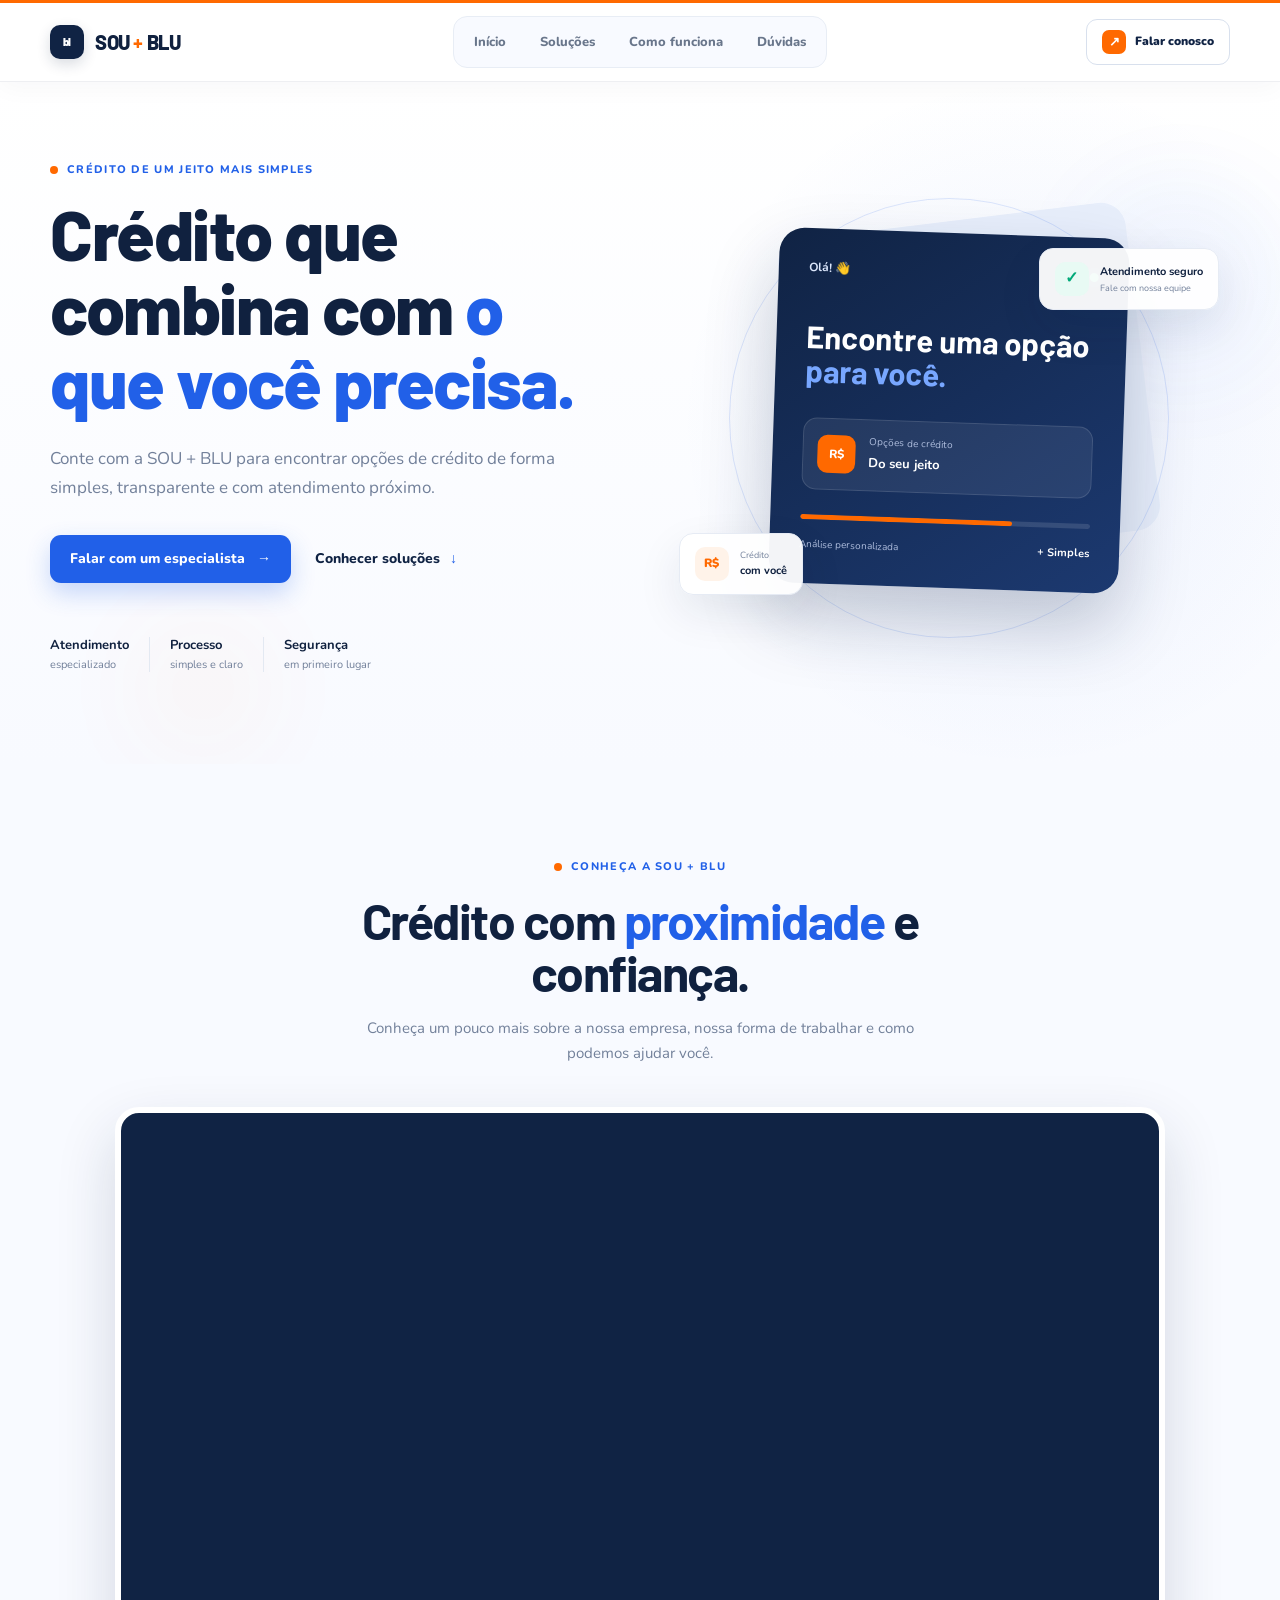
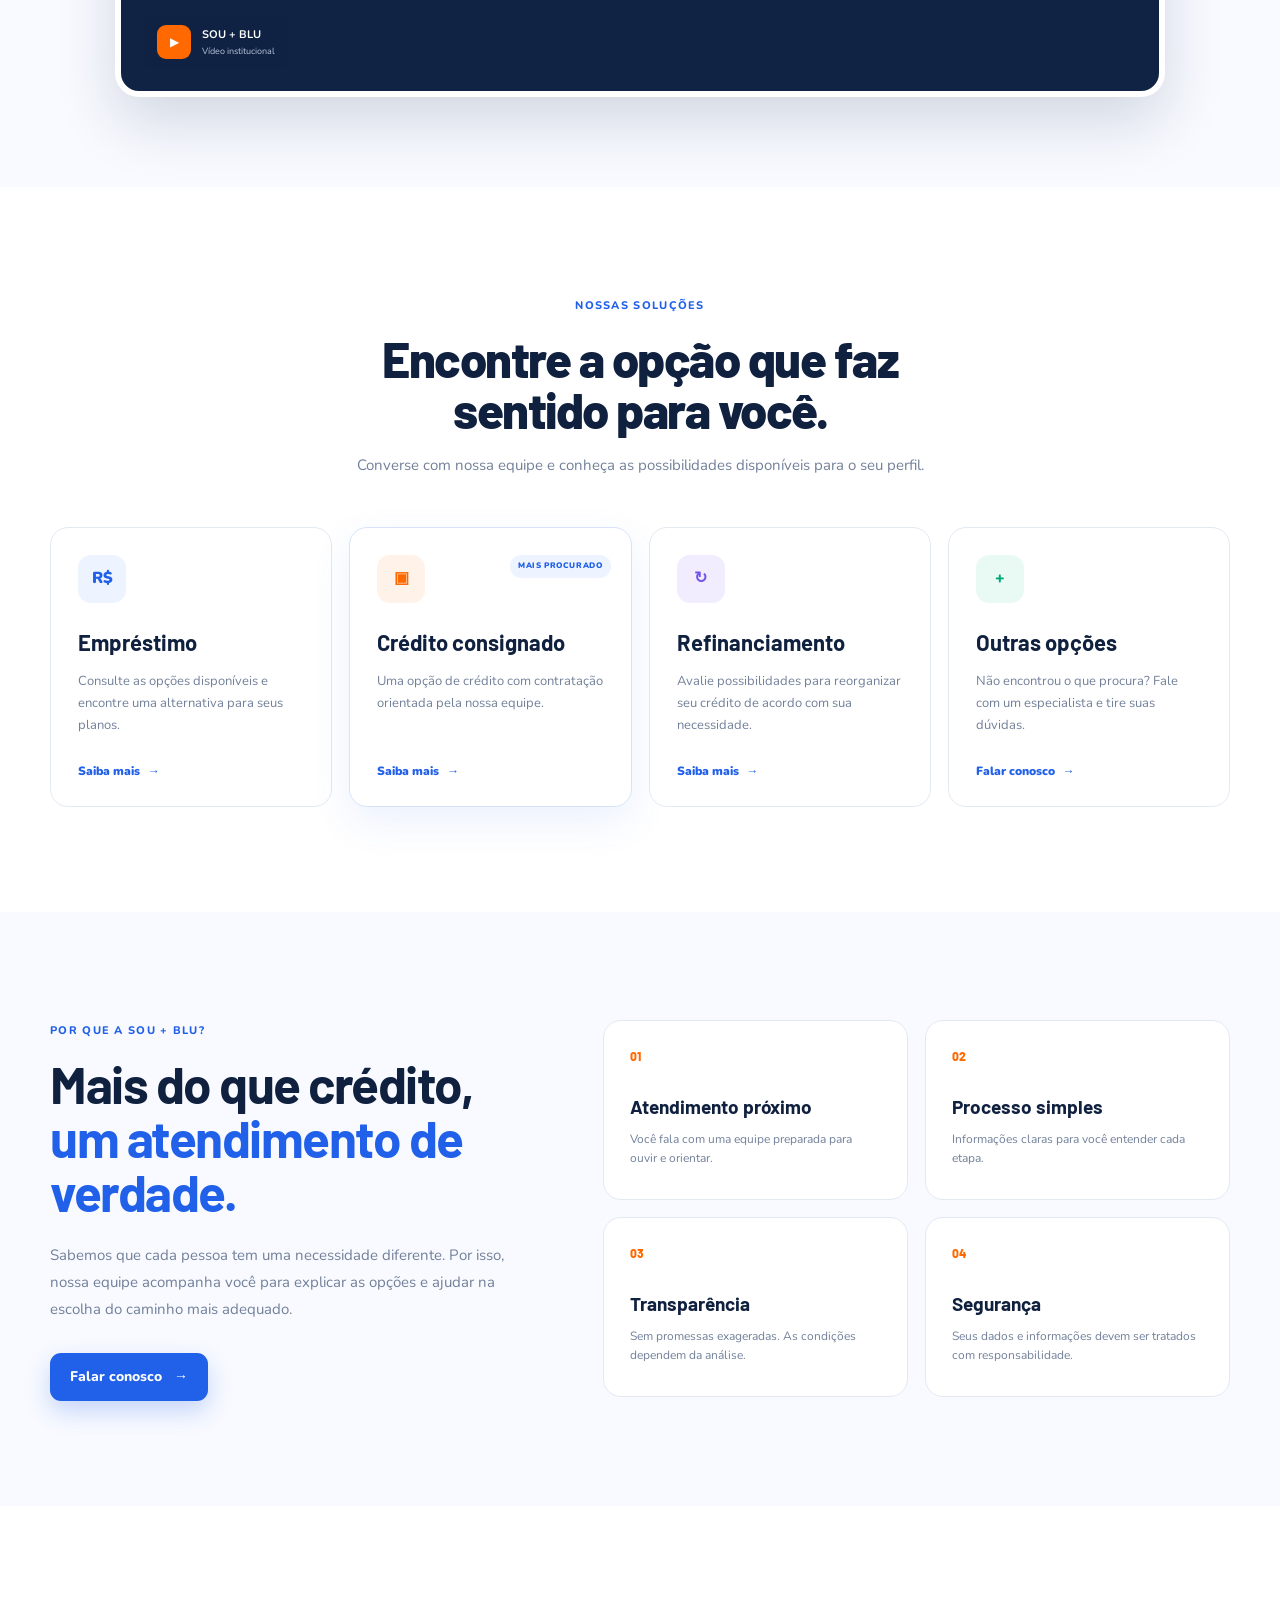
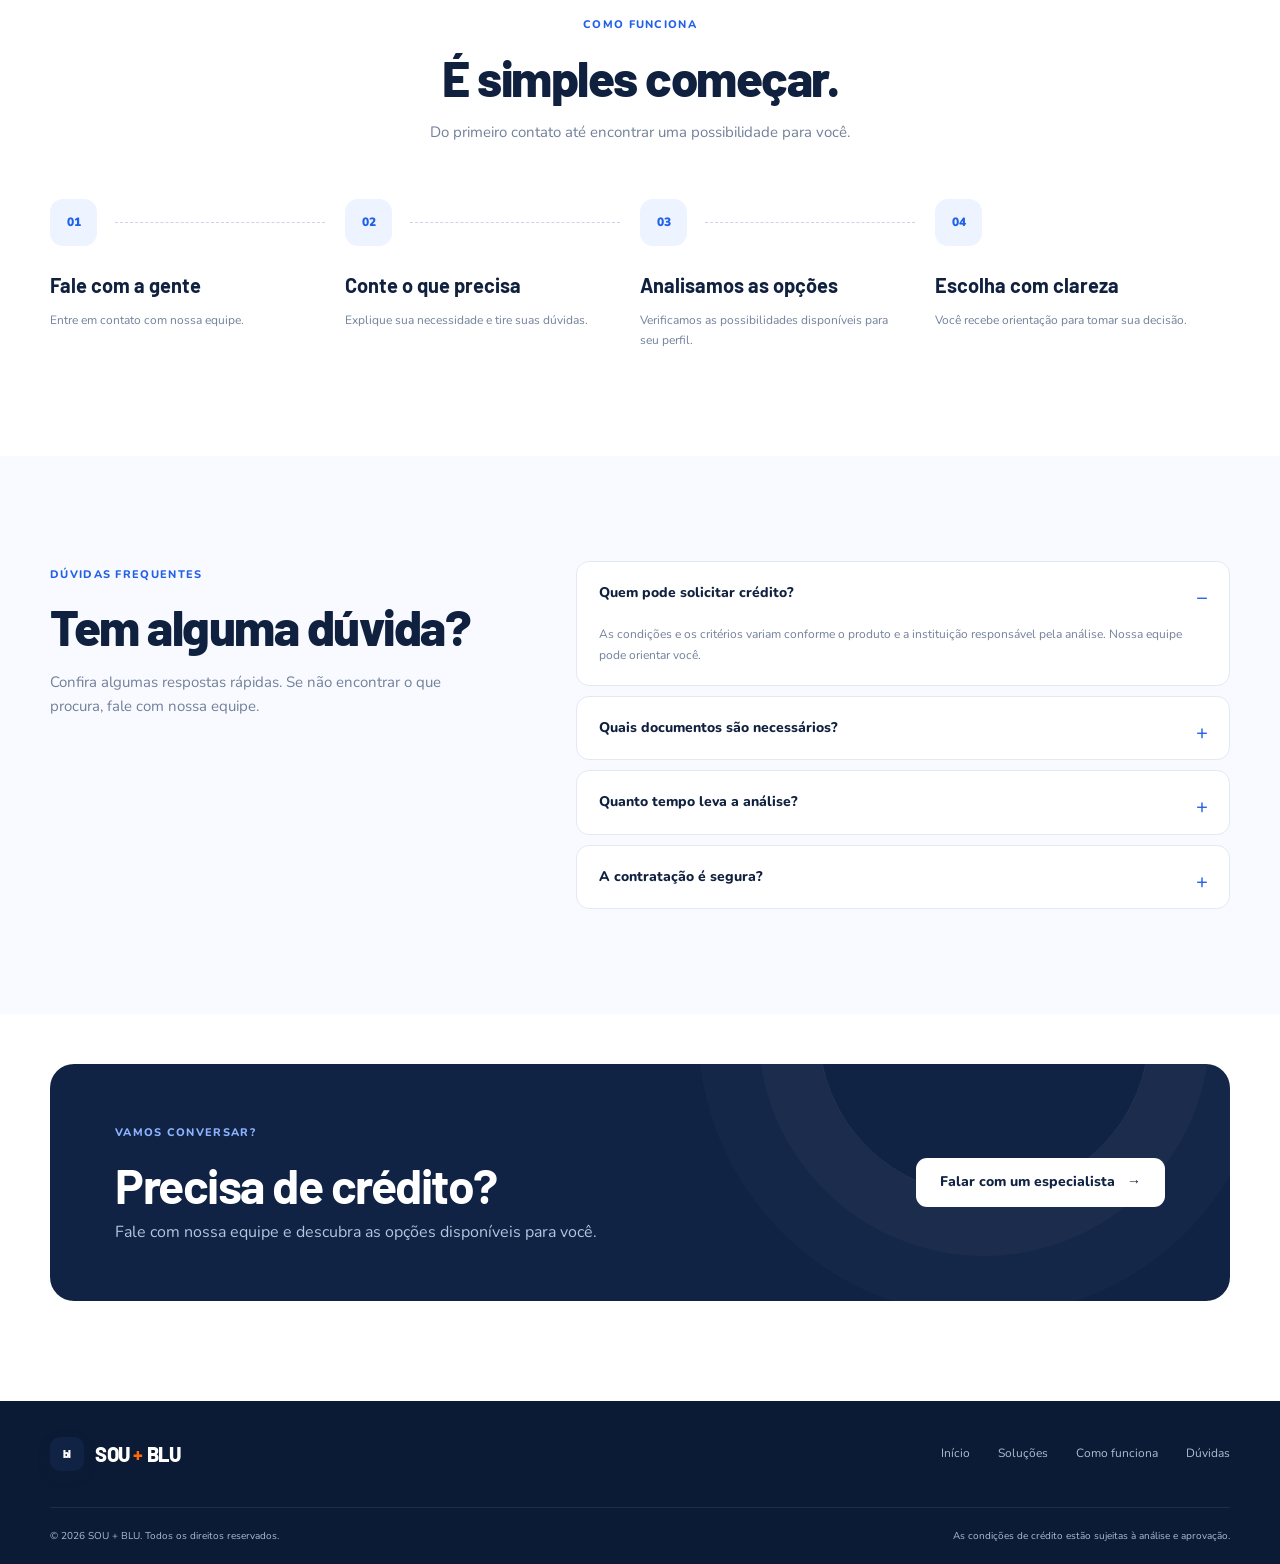
==== index.html @ 6745662d "projeto" ====
<!DOCTYPE html>
<html lang="pt-BR">
<head>
  <meta charset="UTF-8">
  <meta name="viewport" content="width=device-width, initial-scale=1.0">
  <meta name="description" content="SOU + BLU Promotora de Crédito. Encontre opções de crédito de forma simples, segura e com atendimento especializado.">
  <title>SOU + BLU · Crédito para você</title>

  <link rel="preconnect" href="https://fonts.googleapis.com">
  <link rel="preconnect" href="https://fonts.gstatic.com" crossorigin>
  <link href="https://fonts.googleapis.com/css2?family=Barlow:wght@400;500;600;700;800&family=Nunito:wght@400;500;600;700;800&display=swap" rel="stylesheet">

  <link rel="stylesheet" href="style.css">
</head>
<body>

  <header class="header" id="inicio">
  <div class="container nav">

    <!-- Logo -->
    <a href="#inicio" class="brand" aria-label="SOU + BLU - início">
      <span class="brand-mark">bl</span>
      <span class="brand-name">SOU <b>+</b> BLU</span>
    </a>

    <!-- Menu -->
    <nav class="desktop-nav" aria-label="Navegação principal">
      <a href="#inicio" class="active">Início</a>
      <a href="#solucoes">Soluções</a>
      <a href="#como-funciona">Como funciona</a>
      <a href="#duvidas">Dúvidas</a>
    </nav>

    <!-- Ações -->
    <div class="nav-actions">
      <a class="nav-contact" href="#contato">
        <span class="nav-contact-icon">↗</span>
        <span>Falar conosco</span>
      </a>

      <button
        class="menu-btn"
        id="menuBtn"
        aria-label="Abrir menu"
        aria-expanded="false"
      >
        <span></span>
        <span></span>
        <span></span>
      </button>
    </div>

  </div>

  <!-- Menu mobile -->
  <div class="mobile-menu" id="mobileMenu">
    <a href="#inicio">
      <span>01</span>
      Início
    </a>

    <a href="#solucoes">
      <span>02</span>
      Soluções
    </a>

    <a href="#como-funciona">
      <span>03</span>
      Como funciona
    </a>

    <a href="#duvidas">
      <span>04</span>
      Dúvidas
    </a>

    <a href="#contato" class="mobile-contact">
      Falar conosco
      <b>→</b>
    </a>
  </div>
</header>
  <main>
    <section class="hero">
      <div class="hero-glow glow-one"></div>
      <div class="hero-glow glow-two"></div>

      <div class="container hero-grid">
        <div class="hero-copy">
          <span class="eyebrow"><i></i> Crédito de um jeito mais simples</span>

          <h1>Crédito que combina com <span>o que você precisa.</span></h1>

          <p>
            Conte com a SOU + BLU para encontrar opções de crédito
            de forma simples, transparente e com atendimento próximo.
          </p>

          <div class="hero-actions">
            <a href="#contato" class="btn btn-primary">Falar com um especialista <span>→</span></a>
            <a href="#solucoes" class="text-link">Conhecer soluções <span>↓</span></a>
          </div>

          <div class="trust-row">
            <div class="trust-item">
              <strong>Atendimento</strong>
              <small>especializado</small>
            </div>
            <div class="divider"></div>
            <div class="trust-item">
              <strong>Processo</strong>
              <small>simples e claro</small>
            </div>
            <div class="divider"></div>
            <div class="trust-item">
              <strong>Segurança</strong>
              <small>em primeiro lugar</small>
            </div>
          </div>
        </div>

        <div class="hero-visual" aria-hidden="true">
          <div class="visual-card card-back"></div>

          <div class="main-card">
            <div class="card-top">
              <span>Olá! 👋</span>
              <span class="status-dot"></span>
            </div>

            <h3>Encontre uma opção<br><span>para você.</span></h3>

            <div class="credit-box">
              <div class="mini-icon">R$</div>
              <div>
                <small>Opções de crédito</small>
                <strong>Do seu jeito</strong>
              </div>
            </div>

            <div class="progress">
              <span></span>
            </div>

            <div class="card-footer">
              <small>Análise personalizada</small>
              <b>+ Simples</b>
            </div>
          </div>

          <div class="floating floating-safe">
            <div class="floating-icon">✓</div>
            <div>
              <strong>Atendimento seguro</strong>
              <small>Fale com nossa equipe</small>
            </div>
          </div>

          <div class="floating floating-money">
            <span>R$</span>
            <div>
              <small>Crédito</small>
              <strong>com você</strong>
            </div>
          </div>

          <div class="circle circle-large"></div>
          <div class="circle circle-small"></div>
        </div>
      </div>
    </section>
    <!-- =========================
     VÍDEO INSTITUCIONAL
========================= -->

<section class="institutional-video">
  <div class="container">

    <div class="video-heading">
      <span class="eyebrow">
        <i></i>
        Conheça a SOU + BLU
      </span>

      <h2>
        Crédito com <span>proximidade</span> e confiança.
      </h2>

      <p>
        Conheça um pouco mais sobre a nossa empresa,
        nossa forma de trabalhar e como podemos ajudar você.
      </p>
    </div>

    <div class="video-wrapper">

      <!--
        Troque o src pelo link do seu vídeo.
        Exemplo para YouTube:
        https://www.youtube.com/embed/SEU_ID
      -->

      <iframe
        src="https://www.youtube.com/embed/SEU_VIDEO"
        title="Vídeo institucional SOU + BLU"
        allow="accelerometer; autoplay; clipboard-write; encrypted-media; gyroscope; picture-in-picture; web-share"
        allowfullscreen>
      </iframe>

      <div class="video-label">
        <span class="video-play">▶</span>
        <div>
          <strong>SOU + BLU</strong>
          <small>Vídeo institucional</small>
        </div>
      </div>

    </div>

  </div>
</section>

    <section class="solutions section" id="solucoes">
      <div class="container">
        <div class="section-heading centered">
          <span class="eyebrow">Nossas soluções</span>
          <h2>Encontre a opção que faz sentido para você.</h2>
          <p>Converse com nossa equipe e conheça as possibilidades disponíveis para o seu perfil.</p>
        </div>

        <div class="solutions-grid">
          <article class="solution-card">
            <div class="solution-icon blue">R$</div>
            <h3>Empréstimo</h3>
            <p>Consulte as opções disponíveis e encontre uma alternativa para seus planos.</p>
            <a href="#contato">Saiba mais <span>→</span></a>
          </article>

          <article class="solution-card featured">
            <div class="solution-icon orange">▣</div>
            <span class="card-tag">Mais procurado</span>
            <h3>Crédito consignado</h3>
            <p>Uma opção de crédito com contratação orientada pela nossa equipe.</p>
            <a href="#contato">Saiba mais <span>→</span></a>
          </article>

          <article class="solution-card">
            <div class="solution-icon purple">↻</div>
            <h3>Refinanciamento</h3>
            <p>Avalie possibilidades para reorganizar seu crédito de acordo com sua necessidade.</p>
            <a href="#contato">Saiba mais <span>→</span></a>
          </article>

          <article class="solution-card">
            <div class="solution-icon green">+</div>
            <h3>Outras opções</h3>
            <p>Não encontrou o que procura? Fale com um especialista e tire suas dúvidas.</p>
            <a href="#contato">Falar conosco <span>→</span></a>
          </article>
        </div>
      </div>
    </section>

    <section class="why section">
      <div class="container why-grid">
        <div class="why-copy">
          <span class="eyebrow">Por que a SOU + BLU?</span>
          <h2>Mais do que crédito, <span>um atendimento de verdade.</span></h2>
          <p>
            Sabemos que cada pessoa tem uma necessidade diferente.
            Por isso, nossa equipe acompanha você para explicar as opções
            e ajudar na escolha do caminho mais adequado.
          </p>
          <a href="#contato" class="btn btn-primary">Falar conosco <span>→</span></a>
        </div>

        <div class="benefits">
          <div class="benefit">
            <div class="benefit-number">01</div>
            <div>
              <h3>Atendimento próximo</h3>
              <p>Você fala com uma equipe preparada para ouvir e orientar.</p>
            </div>
          </div>

          <div class="benefit">
            <div class="benefit-number">02</div>
            <div>
              <h3>Processo simples</h3>
              <p>Informações claras para você entender cada etapa.</p>
            </div>
          </div>

          <div class="benefit">
            <div class="benefit-number">03</div>
            <div>
              <h3>Transparência</h3>
              <p>Sem promessas exageradas. As condições dependem da análise.</p>
            </div>
          </div>

          <div class="benefit">
            <div class="benefit-number">04</div>
            <div>
              <h3>Segurança</h3>
              <p>Seus dados e informações devem ser tratados com responsabilidade.</p>
            </div>
          </div>
        </div>
      </div>
    </section>

    <section class="steps section" id="como-funciona">
      <div class="container">
        <div class="section-heading centered">
          <span class="eyebrow">Como funciona</span>
          <h2>É simples começar.</h2>
          <p>Do primeiro contato até encontrar uma possibilidade para você.</p>
        </div>

        <div class="steps-grid">
          <div class="step">
            <span>01</span>
            <div class="step-line"></div>
            <h3>Fale com a gente</h3>
            <p>Entre em contato com nossa equipe.</p>
          </div>

          <div class="step">
            <span>02</span>
            <div class="step-line"></div>
            <h3>Conte o que precisa</h3>
            <p>Explique sua necessidade e tire suas dúvidas.</p>
          </div>

          <div class="step">
            <span>03</span>
            <div class="step-line"></div>
            <h3>Analisamos as opções</h3>
            <p>Verificamos as possibilidades disponíveis para seu perfil.</p>
          </div>

          <div class="step">
            <span>04</span>
            <h3>Escolha com clareza</h3>
            <p>Você recebe orientação para tomar sua decisão.</p>
          </div>
        </div>
      </div>
    </section>

    <section class="faq section" id="duvidas">
      <div class="container faq-grid">
        <div class="section-heading">
          <span class="eyebrow">Dúvidas frequentes</span>
          <h2>Tem alguma dúvida?</h2>
          <p>Confira algumas respostas rápidas. Se não encontrar o que procura, fale com nossa equipe.</p>
        </div>

        <div class="accordion">
          <details open>
            <summary>Quem pode solicitar crédito?</summary>
            <p>As condições e os critérios variam conforme o produto e a instituição responsável pela análise. Nossa equipe pode orientar você.</p>
          </details>

          <details>
            <summary>Quais documentos são necessários?</summary>
            <p>A documentação depende da modalidade escolhida e da análise. Durante o atendimento, informaremos o que será necessário.</p>
          </details>

          <details>
            <summary>Quanto tempo leva a análise?</summary>
            <p>O prazo varia conforme o produto, a instituição e a documentação apresentada.</p>
          </details>

          <details>
            <summary>A contratação é segura?</summary>
            <p>Trabalhamos para oferecer um atendimento transparente e responsável. Nunca compartilhe senhas ou códigos de segurança com terceiros.</p>
          </details>
        </div>
      </div>
    </section>

    <section class="contact section" id="contato">
      <div class="container">
        <div class="contact-box">
          <div>
            <span class="eyebrow light">Vamos conversar?</span>
            <h2>Precisa de crédito?</h2>
            <p>Fale com nossa equipe e descubra as opções disponíveis para você.</p>
          </div>

          <!-- Troque o href pelo WhatsApp oficial da promotora -->
          <a href="https://wa.me/5500000000000" class="btn btn-white" target="_blank" rel="noopener noreferrer">
            Falar com um especialista <span>→</span>
          </a>
        </div>
      </div>
    </section>
  </main>

  <footer class="footer">
    <div class="container footer-top">
      <a href="#inicio" class="brand footer-brand">
        <span class="brand-mark">bl</span>
        <span>SOU <b>+</b> BLU</span>
      </a>

      <div class="footer-links">
        <a href="#inicio">Início</a>
        <a href="#solucoes">Soluções</a>
        <a href="#como-funciona">Como funciona</a>
        <a href="#duvidas">Dúvidas</a>
      </div>
    </div>

    <div class="container footer-bottom">
      <p>© 2026 SOU + BLU. Todos os direitos reservados.</p>
      <p>As condições de crédito estão sujeitas à análise e aprovação.</p>
    </div>
  </footer>

  <script src="script.js"></script>
</body>
</html>
---- style.css ----
:root {
  --navy: #102344;
  --navy-2: #172d55;
  --blue: #2160e8;
  --blue-light: #edf4ff;
  --orange: #ff6900;
  --orange-light: #fff3e9;
  --purple: #7255e8;
  --green: #00a978;
  --text: #10213f;
  --muted: #72809a;
  --line: #e3e9f2;
  --bg: #f8faff;
  --white: #ffffff;
  --shadow: 0 18px 45px rgba(16, 35, 68, .09);
  --radius: 18px;
}

* {
  margin: 0;
  padding: 0;
  box-sizing: border-box;
}

html {
  scroll-behavior: smooth;
}

body {
  font-family: "Nunito", sans-serif;
  color: var(--text);
  background: var(--white);
  line-height: 1.6;
  overflow-x: hidden;
}

a {
  color: inherit;
  text-decoration: none;
}

button,
a {
  -webkit-tap-highlight-color: transparent;
}

.container {
  width: min(1180px, calc(100% - 48px));
  margin-inline: auto;
}

.header {
  position: sticky;
  top: 0;
  z-index: 1000;
  background: rgba(255, 255, 255, .95);
  backdrop-filter: blur(14px);
  border-top: 4px solid var(--orange);
  border-bottom: 1px solid rgba(227, 233, 242, .85);
}

/* =========================
   NAVBAR
========================= */

.header {
  position: sticky;
  top: 0;
  z-index: 1000;

  background: rgba(255, 255, 255, 0.92);
  backdrop-filter: blur(18px);
  -webkit-backdrop-filter: blur(18px);

  border-top: 3px solid #ff6900;
  border-bottom: 1px solid rgba(16, 35, 68, 0.07);

  box-shadow: 0 5px 25px rgba(16, 35, 68, 0.035);
}

.nav {
  min-height: 78px;

  display: grid;
  grid-template-columns: 1fr auto 1fr;

  align-items: center;
  gap: 30px;
}


/* =========================
   LOGO
========================= */

.brand {
  display: inline-flex;
  align-items: center;
  justify-self: start;

  gap: 11px;

  font-family: "Barlow", sans-serif;
  font-size: 20px;
  font-weight: 800;

  letter-spacing: -0.4px;
}

.brand b {
  color: #ff6900;
}

.brand-mark {
  width: 34px;
  height: 34px;

  display: grid;
  place-items: center;

  border-radius: 10px;

  background: #102344;
  color: #fff;

  font-size: 11px;
  font-weight: 900;

  box-shadow: 0 5px 14px rgba(16, 35, 68, 0.16);
}


/* =========================
   MENU DESKTOP
========================= */

.desktop-nav {
  display: flex;
  align-items: center;
  justify-content: center;

  gap: 4px;

  padding: 5px;

  border: 1px solid #e8edf5;
  border-radius: 14px;

  background: #f8faff;
}

.desktop-nav a {
  position: relative;

  padding: 10px 15px;

  border-radius: 10px;

  color: #69768b;

  font-size: 13px;
  font-weight: 800;

  transition: 0.2s ease;
}

.desktop-nav a:hover {
  color: #102344;
  background: #fff;
}

.desktop-nav a.active {
  color: #102344;
  background: #fff;

  box-shadow: 0 3px 12px rgba(16, 35, 68, 0.07);
}

.desktop-nav a.active::after {
  content: "";

  position: absolute;

  left: 50%;
  bottom: 3px;

  width: 4px;
  height: 4px;

  border-radius: 50%;

  transform: translateX(-50%);

  background: #ff6900;
}


/* =========================
   BOTÃO FALAR CONOSCO
========================= */

.nav-actions {
  justify-self: end;

  display: flex;
  align-items: center;

  gap: 10px;
}

.nav-contact {
  display: inline-flex;
  align-items: center;

  gap: 9px;

  padding: 10px 15px;

  border: 1px solid #d8e0ed;
  border-radius: 11px;

  color: #102344;
  background: #fff;

  font-size: 12px;
  font-weight: 900;

  transition: 0.2s ease;
}

.nav-contact:hover {
  color: #fff;

  border-color: #102344;
  background: #102344;

  transform: translateY(-1px);
}

.nav-contact-icon {
  width: 24px;
  height: 24px;

  display: grid;
  place-items: center;

  border-radius: 7px;

  color: #fff;
  background: #ff6900;

  font-size: 13px;
}


/* =========================
   VÍDEO INSTITUCIONAL
========================= */

.institutional-video {
  padding: 90px 0;
  background: #f8faff;
}

.video-heading {
  max-width: 700px;
  margin: 0 auto 40px;
  text-align: center;
}

.video-heading h2 {
  font-family: "Barlow", sans-serif;
  font-size: clamp(36px, 4vw, 50px);
  line-height: 1.05;
  letter-spacing: -1.5px;
}

.video-heading h2 span {
  color: #2160e8;
}

.video-heading p {
  max-width: 600px;
  margin: 17px auto 0;
  color: #72809a;
  font-size: 15px;
  line-height: 1.7;
}


/* Área do vídeo */

.video-wrapper {
  position: relative;

  width: 100%;
  max-width: 1050px;

  margin: 0 auto;

  aspect-ratio: 16 / 9;

  overflow: hidden;

  border-radius: 24px;

  background: #102344;

  box-shadow:
    0 25px 60px rgba(16, 35, 68, 0.16);

  border: 6px solid #fff;
}


/* Vídeo */

.video-wrapper iframe {
  width: 100%;
  height: 100%;

  display: block;

  border: 0;
}


/* Identificação do vídeo */

.video-label {
  position: absolute;

  left: 22px;
  bottom: 22px;

  display: flex;
  align-items: center;

  gap: 11px;

  padding: 10px 14px;

  border-radius: 12px;

  color: #fff;

  background: rgba(16, 35, 68, 0.88);

  backdrop-filter: blur(10px);

  pointer-events: none;
}

.video-play {
  width: 34px;
  height: 34px;

  display: grid;
  place-items: center;

  border-radius: 9px;

  color: #fff;
  background: #ff6900;

  font-size: 12px;
}

.video-label strong,
.video-label small {
  display: block;
}

.video-label strong {
  font-size: 11px;
}

.video-label small {
  margin-top: 1px;

  color: #b9c7dd;

  font-size: 9px;
}


/* =========================
   MOBILE
========================= */

@media (max-width: 600px) {

  .institutional-video {
    padding: 70px 0;
  }

  .video-wrapper {
    border-radius: 17px;
    border-width: 4px;
  }

  .video-label {
    left: 12px;
    bottom: 12px;

    padding: 7px 10px;
  }

  .video-play {
    width: 29px;
    height: 29px;
  }
}

.menu-btn {
  display: none;

  width: 42px;
  height: 42px;

  border: 1px solid #dfe6f0;
  border-radius: 11px;

  background: #fff;

  cursor: pointer;
}

.menu-btn span {
  display: block;

  width: 19px;
  height: 2px;

  margin: 4px auto;

  border-radius: 5px;

  background: #102344;
}

.mobile-menu {
  display: none;
}


/* =========================
   RESPONSIVO
========================= */

@media (max-width: 800px) {

  .nav {
    display: flex;
    justify-content: space-between;

    min-height: 70px;
  }

  .desktop-nav,
  .nav-contact {
    display: none;
  }

  .nav-actions {
    justify-self: auto;
  }

  .menu-btn {
    display: block;
  }

  .mobile-menu {
    display: none;

    padding: 8px 16px 20px;

    border-top: 1px solid #e3e9f2;

    background: rgba(255, 255, 255, 0.98);
  }

  .mobile-menu.open {
    display: grid;
  }

  .mobile-menu a {
    display: flex;
    align-items: center;
    justify-content: space-between;

    padding: 14px 0;

    border-bottom: 1px solid #f0f3f8;

    color: #5d6b83;

    font-size: 13px;
    font-weight: 800;
  }

  .mobile-menu a span {
    color: #9aa7ba;

    font-size: 10px;
    font-weight: 900;

    letter-spacing: 1px;
  }

  .mobile-menu .mobile-contact {
    margin-top: 8px;

    padding: 14px 16px;

    border: 0;
    border-radius: 11px;

    color: #fff;
    background: #102344;
  }

  .mobile-menu .mobile-contact b {
    color: #ff6900;

    font-size: 18px;
  }
}

.btn {
  display: inline-flex;
  align-items: center;
  justify-content: center;
  gap: 12px;
  border: 0;
  border-radius: 11px;
  padding: 13px 20px;
  font-size: 14px;
  font-weight: 800;
  cursor: pointer;
  transition: transform .2s ease, box-shadow .2s ease, background .2s ease;
}

.btn:hover {
  transform: translateY(-2px);
}

.btn-primary {
  color: #fff;
  background: var(--blue);
  box-shadow: 0 10px 25px rgba(33, 96, 232, .24);
}

.btn-primary:hover {
  background: #1554d7;
}

.btn-outline {
  color: var(--navy);
  border: 1px solid #cfd8e7;
  background: #fff;
}

.btn-white {
  color: var(--navy);
  background: #fff;
  padding-inline: 24px;
}

.menu-btn {
  display: none;
  border: 0;
  background: transparent;
  width: 42px;
  height: 42px;
  cursor: pointer;
}

.menu-btn span {
  display: block;
  width: 22px;
  height: 2px;
  margin: 5px auto;
  background: var(--navy);
  border-radius: 4px;
}

.mobile-menu {
  display: none;
}

.hero {
  position: relative;
  min-height: 650px;
  display: flex;
  align-items: center;
  overflow: hidden;
  background:
    radial-gradient(circle at 80% 50%, rgba(33, 96, 232, .07), transparent 32%),
    linear-gradient(180deg, #fff 0%, #f8faff 100%);
}

.hero-grid {
  position: relative;
  z-index: 2;
  display: grid;
  grid-template-columns: 1fr 1fr;
  align-items: center;
  gap: 55px;
  padding: 75px 0 90px;
}

.hero-copy {
  max-width: 620px;
}

.eyebrow {
  display: inline-flex;
  align-items: center;
  gap: 9px;
  margin-bottom: 18px;
  color: var(--blue);
  text-transform: uppercase;
  letter-spacing: 1.3px;
  font-size: 11px;
  font-weight: 800;
}

.eyebrow i {
  width: 8px;
  height: 8px;
  border-radius: 50%;
  background: var(--orange);
}

.hero h1,
.section-heading h2,
.why-copy h2,
.contact-box h2 {
  font-family: "Barlow", sans-serif;
  letter-spacing: -1.5px;
  line-height: 1.05;
}

.hero h1 {
  max-width: 650px;
  font-size: clamp(48px, 5.5vw, 72px);
  font-weight: 800;
}

.hero h1 span,
.why-copy h2 span {
  color: var(--blue);
}

.hero-copy > p {
  max-width: 570px;
  margin-top: 25px;
  color: var(--muted);
  font-size: 17px;
  line-height: 1.75;
}

.hero-actions {
  display: flex;
  align-items: center;
  flex-wrap: wrap;
  gap: 24px;
  margin-top: 32px;
}

.text-link {
  color: var(--navy);
  font-size: 14px;
  font-weight: 800;
}

.text-link span {
  margin-left: 6px;
  color: var(--blue);
}

.trust-row {
  display: flex;
  align-items: center;
  gap: 20px;
  margin-top: 52px;
}

.trust-item {
  display: flex;
  flex-direction: column;
}

.trust-item strong {
  font-size: 13px;
}

.trust-item small {
  color: var(--muted);
  font-size: 11px;
}

.divider {
  width: 1px;
  height: 35px;
  background: var(--line);
}

.hero-visual {
  position: relative;
  min-height: 475px;
}

.main-card {
  position: absolute;
  z-index: 3;
  top: 55px;
  left: 50%;
  width: 350px;
  min-height: 330px;
  padding: 30px;
  border-radius: 25px;
  transform: translateX(-50%) rotate(2deg);
  background: linear-gradient(145deg, var(--navy), #1c3970);
  color: #fff;
  box-shadow: 0 35px 70px rgba(16, 35, 68, .23);
}

.card-back {
  position: absolute;
  width: 350px;
  height: 330px;
  top: 42px;
  left: calc(50% - 155px);
  border-radius: 25px;
  background: #e7eefb;
  transform: rotate(-7deg);
}

.card-top,
.card-footer {
  display: flex;
  justify-content: space-between;
  align-items: center;
}

.card-top {
  color: #dbe6fb;
  font-size: 12px;
  font-weight: 700;
}

.status-dot {
  width: 9px;
  height: 9px;
  background: #42d5a5;
  border-radius: 50%;
  box-shadow: 0 0 0 5px rgba(66, 213, 165, .12);
}

.main-card h3 {
  margin-top: 42px;
  font-family: "Barlow", sans-serif;
  font-size: 31px;
  line-height: 1.1;
}

.main-card h3 span {
  color: #78a7ff;
}

.credit-box {
  display: flex;
  align-items: center;
  gap: 13px;
  margin-top: 30px;
  padding: 14px;
  border: 1px solid rgba(255,255,255,.12);
  border-radius: 14px;
  background: rgba(255,255,255,.07);
}

.mini-icon {
  width: 38px;
  height: 38px;
  display: grid;
  place-items: center;
  border-radius: 10px;
  color: #fff;
  background: var(--orange);
  font-size: 12px;
  font-weight: 800;
}

.credit-box small,
.card-footer small {
  display: block;
  color: #aebddd;
  font-size: 10px;
}

.credit-box strong {
  font-size: 13px;
}

.progress {
  height: 5px;
  margin-top: 25px;
  overflow: hidden;
  border-radius: 99px;
  background: rgba(255,255,255,.12);
}

.progress span {
  display: block;
  width: 73%;
  height: 100%;
  border-radius: inherit;
  background: var(--orange);
}

.card-footer {
  margin-top: 16px;
}

.card-footer b {
  color: #fff;
  font-size: 11px;
}

.floating {
  position: absolute;
  z-index: 5;
  display: flex;
  align-items: center;
  gap: 11px;
  padding: 13px 15px;
  border: 1px solid #e6ebf4;
  border-radius: 14px;
  background: rgba(255,255,255,.95);
  box-shadow: var(--shadow);
}

.floating-safe {
  top: 70px;
  right: 2%;
}

.floating-money {
  bottom: 58px;
  left: 2%;
}

.floating-icon {
  width: 34px;
  height: 34px;
  display: grid;
  place-items: center;
  border-radius: 10px;
  color: var(--green);
  background: #e8faf4;
  font-weight: 900;
}

.floating-money > span {
  width: 34px;
  height: 34px;
  display: grid;
  place-items: center;
  border-radius: 10px;
  color: var(--orange);
  background: var(--orange-light);
  font-size: 12px;
  font-weight: 900;
}

.floating strong,
.floating small {
  display: block;
}

.floating strong {
  font-size: 11px;
}

.floating small {
  color: var(--muted);
  font-size: 9px;
}

.circle {
  position: absolute;
  border-radius: 50%;
  border: 1px solid rgba(33, 96, 232, .14);
}

.circle-large {
  width: 440px;
  height: 440px;
  left: 50%;
  top: 20px;
  transform: translateX(-50%);
}

.circle-small {
  width: 280px;
  height: 280px;
  left: 50%;
  top: 100px;
  transform: translateX(-50%);
}

.hero-glow {
  position: absolute;
  border-radius: 50%;
  filter: blur(50px);
  opacity: .4;
}

.glow-one {
  width: 200px;
  height: 200px;
  top: 100px;
  right: 0;
  background: rgba(33,96,232,.12);
}

.glow-two {
  width: 150px;
  height: 150px;
  bottom: 0;
  left: 10%;
  background: rgba(255,105,0,.09);
}

.section {
  padding: 105px 0;
}

.solutions {
  background: #fff;
}

.section-heading {
  max-width: 650px;
}

.section-heading.centered {
  margin-inline: auto;
  text-align: center;
}

.section-heading h2 {
  font-size: clamp(36px, 4vw, 49px);
  font-weight: 800;
}

.section-heading p {
  margin-top: 17px;
  color: var(--muted);
  font-size: 15px;
}

.solutions-grid {
  display: grid;
  grid-template-columns: repeat(4, 1fr);
  gap: 17px;
  margin-top: 50px;
}

.solution-card {
  position: relative;
  min-height: 280px;
  padding: 27px;
  border: 1px solid var(--line);
  border-radius: var(--radius);
  background: #fff;
  transition: .25s ease;
}

.solution-card:hover {
  transform: translateY(-5px);
  box-shadow: var(--shadow);
}

.solution-card.featured {
  border-color: #d8e3fb;
  box-shadow: 0 15px 40px rgba(33,96,232,.09);
}

.solution-icon {
  width: 48px;
  height: 48px;
  display: grid;
  place-items: center;
  border-radius: 13px;
  font-weight: 900;
  margin-bottom: 22px;
}

.solution-icon.blue { color: var(--blue); background: var(--blue-light); }
.solution-icon.orange { color: var(--orange); background: var(--orange-light); }
.solution-icon.purple { color: var(--purple); background: #f1edff; }
.solution-icon.green { color: var(--green); background: #e9faf4; }

.card-tag {
  position: absolute;
  top: 27px;
  right: 20px;
  padding: 5px 8px;
  border-radius: 99px;
  color: var(--blue);
  background: var(--blue-light);
  text-transform: uppercase;
  font-size: 8px;
  font-weight: 900;
  letter-spacing: .6px;
}

.solution-card h3 {
  font-family: "Barlow", sans-serif;
  font-size: 22px;
}

.solution-card p {
  margin-top: 10px;
  color: var(--muted);
  font-size: 13px;
  line-height: 1.7;
}

.solution-card a {
  position: absolute;
  left: 27px;
  bottom: 25px;
  color: var(--blue);
  font-size: 12px;
  font-weight: 900;
}

.solution-card a span {
  margin-left: 5px;
}

.why {
  background: var(--bg);
}

.why-grid {
  display: grid;
  grid-template-columns: .85fr 1.15fr;
  align-items: center;
  gap: 90px;
}

.why-copy h2 {
  max-width: 520px;
  font-size: clamp(38px, 4vw, 53px);
}

.why-copy p {
  max-width: 530px;
  margin: 23px 0 30px;
  color: var(--muted);
  font-size: 15px;
  line-height: 1.8;
}

.benefits {
  display: grid;
  grid-template-columns: 1fr 1fr;
  gap: 17px;
}

.benefit {
  min-height: 180px;
  padding: 26px;
  border: 1px solid var(--line);
  border-radius: var(--radius);
  background: #fff;
}

.benefit-number {
  margin-bottom: 25px;
  color: var(--orange);
  font-family: "Barlow", sans-serif;
  font-size: 12px;
  font-weight: 800;
}

.benefit h3 {
  font-family: "Barlow", sans-serif;
  font-size: 19px;
}

.benefit p {
  margin-top: 8px;
  color: var(--muted);
  font-size: 12px;
  line-height: 1.6;
}

.steps-grid {
  display: grid;
  grid-template-columns: repeat(4, 1fr);
  margin-top: 55px;
}

.step {
  position: relative;
  padding: 0 28px 0 0;
}

.step > span {
  display: grid;
  width: 47px;
  height: 47px;
  place-items: center;
  margin-bottom: 23px;
  border-radius: 13px;
  color: var(--blue);
  background: var(--blue-light);
  font-size: 12px;
  font-weight: 900;
}

.step h3 {
  font-family: "Barlow", sans-serif;
  font-size: 20px;
}

.step p {
  margin-top: 9px;
  color: var(--muted);
  font-size: 12px;
  line-height: 1.7;
}

.step-line {
  position: absolute;
  top: 23px;
  left: 65px;
  right: 20px;
  border-top: 1px dashed #cbd5e5;
}

.faq {
  background: var(--bg);
}

.faq-grid {
  display: grid;
  grid-template-columns: .8fr 1.2fr;
  gap: 90px;
}

.accordion {
  display: grid;
  gap: 10px;
}

.accordion details {
  border: 1px solid var(--line);
  border-radius: 13px;
  background: #fff;
  overflow: hidden;
}

.accordion summary {
  position: relative;
  padding: 20px 50px 20px 22px;
  list-style: none;
  cursor: pointer;
  font-size: 14px;
  font-weight: 800;
}

.accordion summary::-webkit-details-marker {
  display: none;
}

.accordion summary::after {
  content: "+";
  position: absolute;
  right: 21px;
  color: var(--blue);
  font-size: 20px;
  font-weight: 500;
}

.accordion details[open] summary::after {
  content: "−";
}

.accordion p {
  padding: 0 22px 20px;
  color: var(--muted);
  font-size: 12px;
  line-height: 1.7;
}

.contact {
  padding-top: 50px;
  padding-bottom: 100px;
}

.contact-box {
  position: relative;
  display: flex;
  align-items: center;
  justify-content: space-between;
  gap: 30px;
  overflow: hidden;
  padding: 55px 65px;
  border-radius: 24px;
  background: var(--navy);
  color: #fff;
}

.contact-box::after {
  content: "";
  position: absolute;
  width: 330px;
  height: 330px;
  right: 80px;
  top: -200px;
  border: 1px solid rgba(255,255,255,.08);
  border-radius: 50%;
  box-shadow: 0 0 0 60px rgba(255,255,255,.025), 0 0 0 120px rgba(255,255,255,.018);
}

.eyebrow.light {
  color: #8eb4ff;
}

.contact-box h2 {
  font-size: 48px;
}

.contact-box p {
  max-width: 530px;
  margin-top: 10px;
  color: #b5c4df;
}

.contact-box .btn {
  position: relative;
  z-index: 2;
  flex-shrink: 0;
}

.footer {
  color: #aebbd0;
  background: #0c1b35;
}

.footer-top {
  display: flex;
  align-items: center;
  justify-content: space-between;
  padding: 36px 0;
  border-bottom: 1px solid rgba(255,255,255,.08);
}

.footer-brand {
  color: #fff;
}

.footer-links {
  display: flex;
  gap: 28px;
  font-size: 12px;
}

.footer-links a:hover {
  color: #fff;
}

.footer-bottom {
  display: flex;
  justify-content: space-between;
  gap: 20px;
  padding: 20px 0;
  font-size: 10px;
}

/* Responsivo */
@media (max-width: 1050px) {
  .desktop-nav {
    gap: 20px;
  }

  .solutions-grid {
    grid-template-columns: 1fr 1fr;
  }

  .hero-grid {
    gap: 25px;
  }

  .why-grid,
  .faq-grid {
    gap: 50px;
  }
}

@media (max-width: 800px) {
  .container {
    width: min(100% - 32px, 600px);
  }

  .desktop-nav,
  .nav-cta {
    display: none;
  }

  .menu-btn {
    display: block;
  }

  .mobile-menu {
    display: none;
    padding: 8px 16px 20px;
    border-top: 1px solid var(--line);
    background: #fff;
  }

  .mobile-menu.open {
    display: grid;
  }

  .mobile-menu a {
    padding: 13px 0;
    border-bottom: 1px solid #f0f3f8;
  }

  .hero-grid,
  .why-grid,
  .faq-grid {
    grid-template-columns: 1fr;
  }

  .hero {
    min-height: auto;
  }

  .hero-grid {
    padding: 65px 0;
  }

  .hero-copy {
    text-align: center;
    margin-inline: auto;
  }

  .hero-copy .eyebrow {
    justify-content: center;
  }

  .hero-copy > p {
    margin-inline: auto;
  }

  .hero-actions {
    justify-content: center;
  }

  .trust-row {
    justify-content: center;
  }

  .hero-visual {
    min-height: 470px;
  }

  .why-copy {
    text-align: center;
  }

  .why-copy .eyebrow {
    justify-content: center;
  }

  .why-copy p {
    margin-inline: auto;
  }

  .why-copy .btn {
    margin-top: 5px;
  }

  .faq-grid {
    gap: 45px;
  }

  .faq .section-heading {
    text-align: center;
    margin-inline: auto;
  }

  .contact-box {
    flex-direction: column;
    align-items: flex-start;
    padding: 45px 35px;
  }

  .footer-bottom {
    flex-direction: column;
  }
}

@media (max-width: 560px) {
  .hero h1 {
    font-size: 43px;
  }

  .hero-copy > p {
    font-size: 15px;
  }

  .hero-actions {
    flex-direction: column;
    gap: 17px;
  }

  .hero-actions .btn {
    width: 100%;
  }

  .trust-row {
    gap: 11px;
    margin-top: 38px;
  }

  .trust-item strong {
    font-size: 11px;
  }

  .trust-item small {
    font-size: 9px;
  }

  .hero-visual {
    min-height: 410px;
    transform: scale(.86);
    margin: -20px 0;
  }

  .main-card,
  .card-back {
    width: 320px;
  }

  .main-card {
    left: 50%;
  }

  .card-back {
    left: calc(50% - 140px);
  }

  .floating-safe {
    right: -5px;
  }

  .floating-money {
    left: -5px;
  }

  .solutions-grid,
  .benefits,
  .steps-grid {
    grid-template-columns: 1fr;
  }

  .solution-card {
    min-height: 250px;
  }

  .steps-grid {
    gap: 35px;
  }

  .step {
    padding-right: 0;
  }

  .step-line {
    display: none;
  }

  .section {
    padding: 75px 0;
  }

  .contact-box h2 {
    font-size: 40px;
  }

  .footer-top {
    align-items: flex-start;
    flex-direction: column;
    gap: 25px;
  }

  .footer-links {
    flex-wrap: wrap;
    gap: 12px 22px;
  }
}
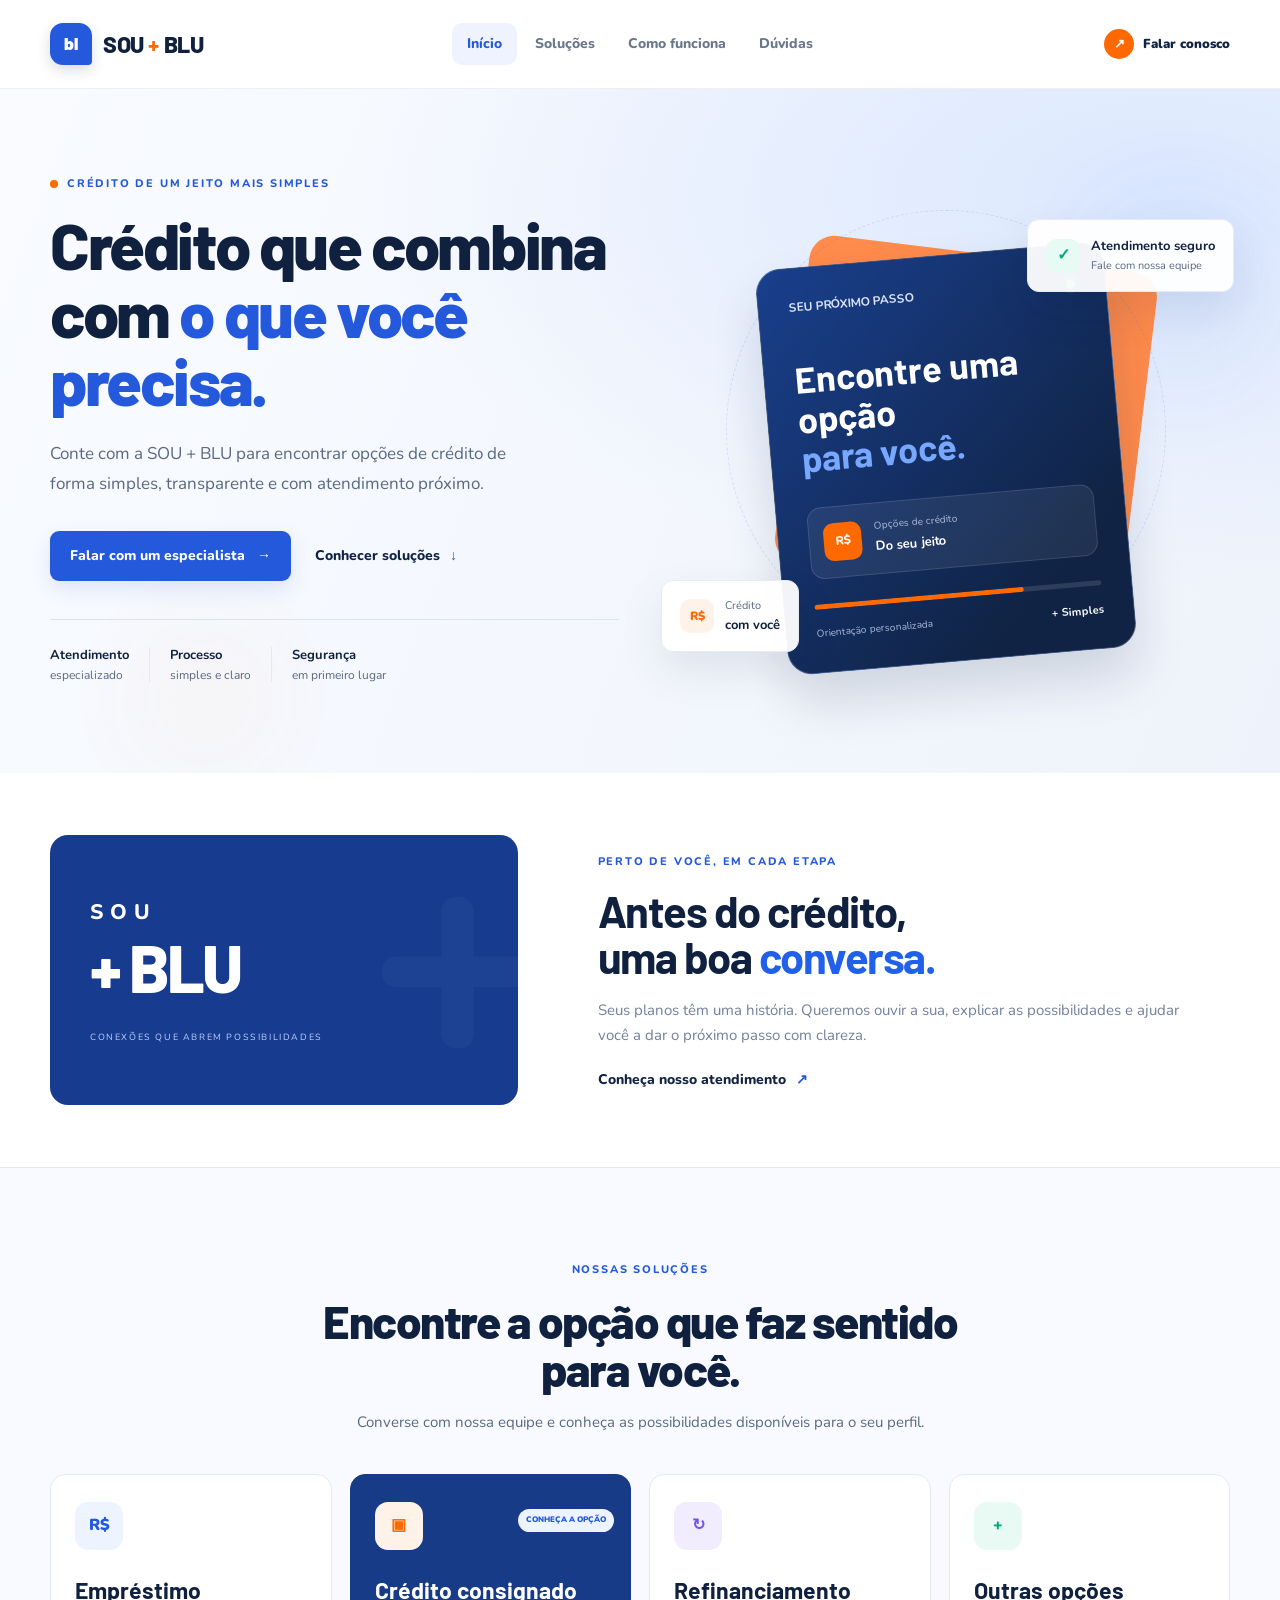
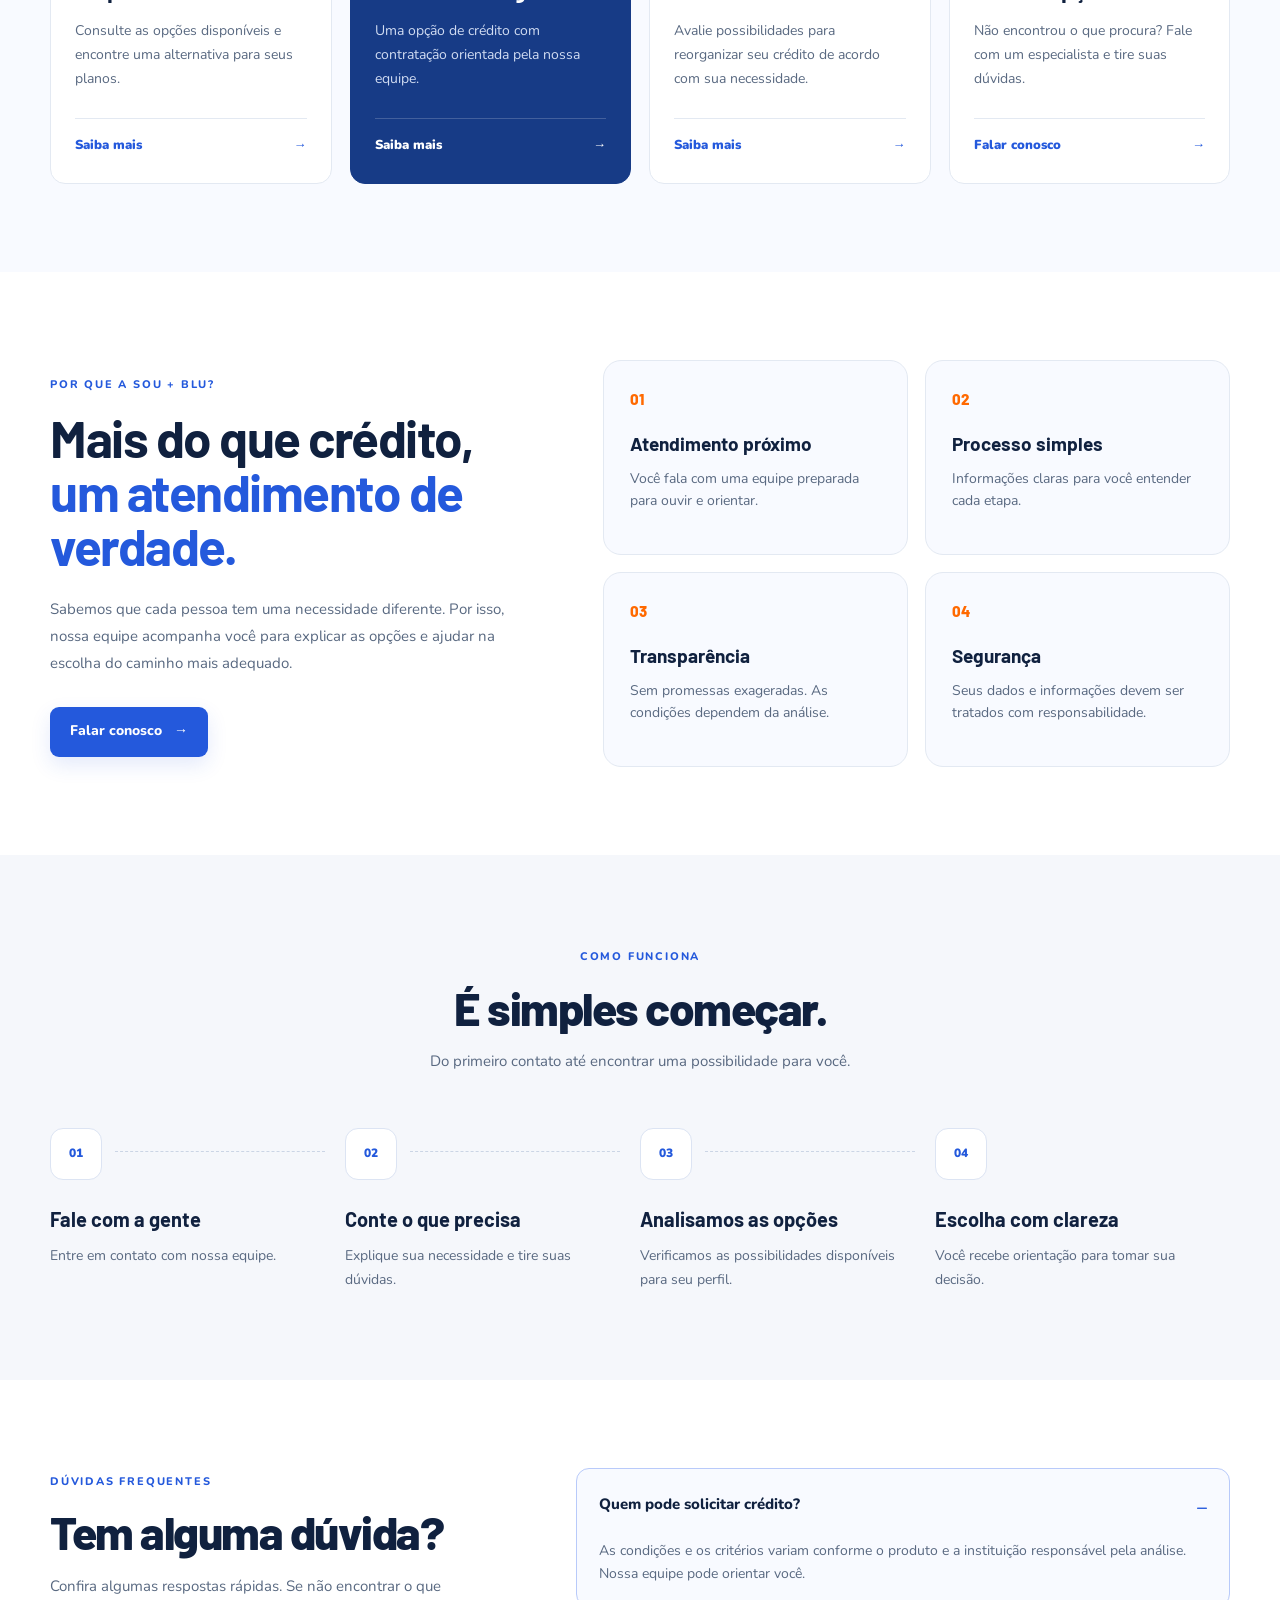
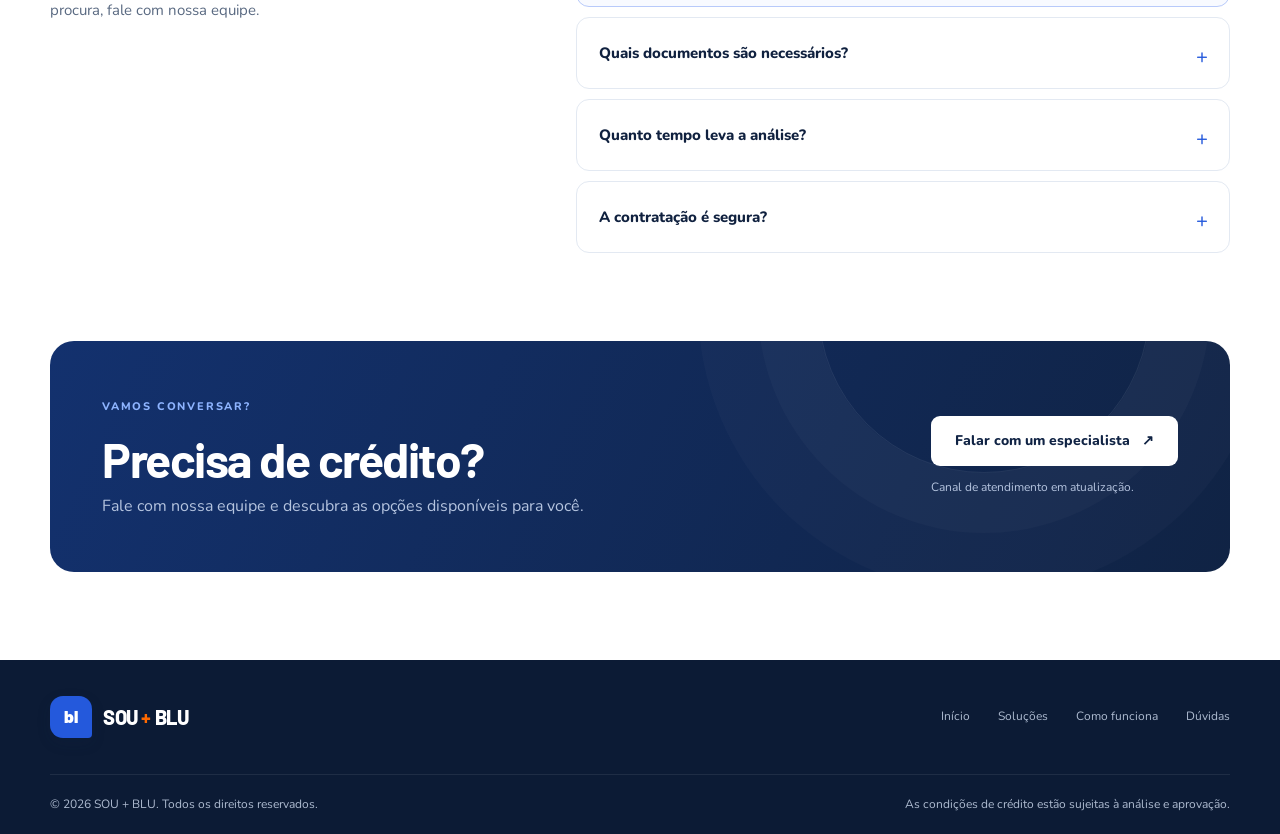
==== commit 1919f81a: "fim" ====
--- a/index.html
+++ b/index.html
@@ -13,8 +13,9 @@
   <link rel="stylesheet" href="style.css">
 </head>
 <body>
-
-  <header class="header" id="inicio">
+  <a class="skip-link" href="#conteudo">Pular para o conteúdo</a>
+
+  <header class="header" >
   <div class="container nav">
 
     <!-- Logo -->
@@ -40,7 +41,7 @@
 
       <button
         class="menu-btn"
-        id="menuBtn"
+        id="menuBtn" type="button" aria-controls="mobileMenu"
         aria-label="Abrir menu"
         aria-expanded="false"
       >
@@ -53,7 +54,7 @@
   </div>
 
   <!-- Menu mobile -->
-  <div class="mobile-menu" id="mobileMenu">
+  <nav class="mobile-menu" id="mobileMenu" aria-label="Navegação móvel">
     <a href="#inicio">
       <span>01</span>
       Início
@@ -78,10 +79,10 @@
       Falar conosco
       <b>→</b>
     </a>
-  </div>
+  </nav>
 </header>
-  <main>
-    <section class="hero">
+  <main id="conteudo">
+    <section class="hero" id="inicio">
       <div class="hero-glow glow-one"></div>
       <div class="hero-glow glow-two"></div>
 
@@ -124,7 +125,7 @@
 
           <div class="main-card">
             <div class="card-top">
-              <span>Olá! 👋</span>
+              <span>SEU PRÓXIMO PASSO</span>
               <span class="status-dot"></span>
             </div>
 
@@ -143,7 +144,7 @@
             </div>
 
             <div class="card-footer">
-              <small>Análise personalizada</small>
+              <small>Orientação personalizada</small>
               <b>+ Simples</b>
             </div>
           </div>
@@ -173,50 +174,10 @@
      VÍDEO INSTITUCIONAL
 ========================= -->
 
-<section class="institutional-video">
-  <div class="container">
-
-    <div class="video-heading">
-      <span class="eyebrow">
-        <i></i>
-        Conheça a SOU + BLU
-      </span>
-
-      <h2>
-        Crédito com <span>proximidade</span> e confiança.
-      </h2>
-
-      <p>
-        Conheça um pouco mais sobre a nossa empresa,
-        nossa forma de trabalhar e como podemos ajudar você.
-      </p>
-    </div>
-
-    <div class="video-wrapper">
-
-      <!--
-        Troque o src pelo link do seu vídeo.
-        Exemplo para YouTube:
-        https://www.youtube.com/embed/SEU_ID
-      -->
-
-      <iframe
-        src="https://www.youtube.com/embed/SEU_VIDEO"
-        title="Vídeo institucional SOU + BLU"
-        allow="accelerometer; autoplay; clipboard-write; encrypted-media; gyroscope; picture-in-picture; web-share"
-        allowfullscreen>
-      </iframe>
-
-      <div class="video-label">
-        <span class="video-play">▶</span>
-        <div>
-          <strong>SOU + BLU</strong>
-          <small>Vídeo institucional</small>
-        </div>
-      </div>
-
-    </div>
-
+<section class="institutional-video" aria-labelledby="about-title">
+  <div class="container about-grid">
+    <div class="about-mark" aria-hidden="true"><span>SOU</span><strong>+ BLU</strong><small>CONEXÕES QUE ABREM POSSIBILIDADES</small></div>
+    <div class="video-heading"><span class="eyebrow">Perto de você, em cada etapa</span><h2 id="about-title">Antes do crédito,<br>uma boa <span>conversa.</span></h2><p>Seus planos têm uma história. Queremos ouvir a sua, explicar as possibilidades e ajudar você a dar o próximo passo com clareza.</p><a class="text-link" href="#como-funciona">Conheça nosso atendimento <span>↗</span></a></div>
   </div>
 </section>
 
@@ -238,7 +199,7 @@
 
           <article class="solution-card featured">
             <div class="solution-icon orange">▣</div>
-            <span class="card-tag">Mais procurado</span>
+            <span class="card-tag">Conheça a opção</span>
             <h3>Crédito consignado</h3>
             <p>Uma opção de crédito com contratação orientada pela nossa equipe.</p>
             <a href="#contato">Saiba mais <span>→</span></a>
@@ -390,10 +351,12 @@
             <p>Fale com nossa equipe e descubra as opções disponíveis para você.</p>
           </div>
 
-          <!-- Troque o href pelo WhatsApp oficial da promotora -->
-          <a href="https://wa.me/5500000000000" class="btn btn-white" target="_blank" rel="noopener noreferrer">
-            Falar com um especialista <span>→</span>
+          <div class="contact-action">
+          <a id="whatsappLink" href="#contact-status" class="btn btn-white" aria-describedby="contact-status">
+            Falar com um especialista <span>↗</span>
           </a>
+          <p id="contact-status" role="status">Canal de atendimento em atualização.</p>
+          </div>
         </div>
       </div>
     </section>
@@ -420,6 +383,6 @@
     </div>
   </footer>
 
-  <script src="script.js"></script>
+  <script src="script.js" defer></script>
 </body>
 </html>
--- a/style.css
+++ b/style.css
@@ -1509,3 +1509,164 @@
     gap: 12px 22px;
   }
 }
+
+/* Refinamento visual e acessibilidade */
+:root { --muted: #596981; --blue: #2459dc; --bg: #f5f7fb; }
+html { scroll-padding-top: 105px; }
+:focus-visible { outline: 3px solid #e86721; outline-offset: 5px; }
+.skip-link { position: fixed; top: -100px; left: 16px; z-index: 2000; padding: 12px 20px; background: white; color: var(--navy); border-radius: 8px; }
+.skip-link:focus { top: 12px; }
+.header { border-top: 0; box-shadow: none; }
+.nav { min-height: 88px; }
+.brand-mark { width: 42px; height: 42px; font-size: 17px; border-radius: 13px 13px 4px 13px; background: var(--blue); }
+.brand-name { font-size: 23px; }
+.desktop-nav { background: transparent; border: 0; gap: 3px; }
+.desktop-nav a { font-size: 14px; }
+.desktop-nav a.active { box-shadow: none; color: var(--blue); background: #eef3ff; }
+.desktop-nav a.active::after { display: none; }
+.nav-contact { border: 0; padding: 10px 0 10px 12px; font-size: 13px; }
+.nav-contact-icon { border-radius: 50%; width: 30px; height: 30px; }
+.hero { background: radial-gradient(ellipse at 90% 15%, #dce8ff 0, transparent 48%), linear-gradient(110deg, #f9fbff, #eef3fb); min-height: 670px; }
+.hero-grid { padding: 82px 0 88px; gap: 42px; }
+.hero h1 { font-size: clamp(46px, 5.1vw, 70px); letter-spacing: -2.4px; line-height: 1.04; }
+.hero h1 span { color: var(--blue); }
+.hero-copy > p { font-size: 17px; max-width: 470px; }
+.eyebrow { letter-spacing: 1.8px; font-size: 11px; }
+.btn { min-height: 50px; border-radius: 9px; font-family: inherit; }
+.btn-primary { box-shadow: 0 8px 20px #2459dc20; }
+.trust-row { margin-top: 38px; padding-top: 25px; border-top: 1px solid #dbe3ef; }
+.trust-item small { font-size: 12px; }
+.main-card { top: 65px; min-height: 345px; transform: translateX(-50%) rotate(-5deg); background: linear-gradient(135deg, #193f8d, #102344 80%); border: 1px solid #ffffff40; box-shadow: 0 28px 50px #10234426; }
+.card-back { top: 63px; transform: rotate(7deg); background: #ff8b4c; }
+.main-card h3 { font-size: 36px; }
+.floating-safe { top: 29px; right: -4px; }
+.floating-money { bottom: 13px; left: 0; }
+.floating { padding: 16px 18px; border-radius: 12px; }
+.floating strong { font-size: 13px; }
+.floating small { font-size: 11px; }
+.circle-large { border-style: dashed; }
+.institutional-video { padding: 62px 0; background: white; border-bottom: 1px solid var(--line); }
+.about-grid { display: grid; grid-template-columns: .85fr 1.15fr; align-items: center; gap: 80px; }
+.about-mark { min-height: 270px; border-radius: 18px; background: #163b8f; color: white; display: flex; flex-direction: column; justify-content: center; padding: 40px; position: relative; overflow: hidden; }
+.about-mark::after { content: '+'; position: absolute; font-size: 300px; line-height: 1; font-weight: 800; right: -30px; top: -25px; color: #ffffff09; }
+.about-mark > span { font-size: 21px; letter-spacing: 7px; font-weight: 800; }
+.about-mark strong { font: 800 66px/1.15 Barlow, sans-serif; letter-spacing: -3px; }
+.about-mark small { margin-top: 25px; font-size: 9px; letter-spacing: 1.6px; color: #c0d4ff; }
+.video-heading { margin: 0; text-align: left; }
+.video-heading h2 { font-size: clamp(32px, 3.4vw, 44px); }
+.video-heading p { margin: 18px 0; }
+.configured-video { width: 100%; aspect-ratio: 16/9; border: 0; border-radius: 18px; }
+.section { padding: 88px 0; }
+.solutions { background: #f8faff; }
+.section-heading h2 { font-size: clamp(34px, 3.8vw, 46px); }
+.solutions-grid { gap: 18px; margin-top: 40px; }
+.solution-card { display: flex; flex-direction: column; padding: 27px 24px; min-height: 310px; border-radius: 15px; }
+.solution-card h3 { font-size: 23px; }
+.solution-card p { font-size: 14px; margin-bottom: 25px; }
+.solution-card a { position: static; margin-top: auto; padding-top: 16px; border-top: 1px solid var(--line); font-size: 13px; display: flex; justify-content: space-between; }
+.solution-card.featured { background: #173b86; color: white; border-color: #173b86; box-shadow: none; }
+.solution-card.featured p { color: #d1dcf2; }
+.solution-card.featured a { color: white; border-color: #ffffff30; }
+.card-tag { top: 34px; right: 16px; letter-spacing: 0; font-size: 8px; }
+.why { background: white; }
+.benefit { min-height: 195px; background: #f8faff; }
+.benefit p, .step p, .accordion p { font-size: 14px; }
+.benefit-number { font-size: 15px; margin-bottom: 18px; }
+.steps { background: #f5f7fb; }
+.step > span { background: white; border: 1px solid #dce4f3; width: 52px; height: 52px; }
+.faq { background: white; }
+.accordion summary { font-size: 15px; padding-block: 23px; }
+.accordion details[open] { border-color: #b8cafa; background: #f8faff; }
+.contact { padding-top: 0; }
+.contact-box { padding: 52px; background: linear-gradient(115deg, #13316e, #102344); }
+.contact-box::after { pointer-events: none; }
+.contact-action { position: relative; z-index: 1; max-width: 300px; }
+.contact-action #contact-status { font-size: 12px; line-height: 1.6; margin-top: 12px; }
+.footer-bottom { font-size: 12px; }
+@media (max-width: 1050px) { .nav { gap: 12px; } .desktop-nav { gap: 0; } .desktop-nav a { padding-inline: 10px; } .hero-grid { gap: 24px; } .about-grid { gap: 40px; } }
+@media (max-width: 900px) {
+ .nav { display: flex; justify-content: space-between; min-height: 74px; }
+ .desktop-nav { display: none; } .menu-btn { display: block; }
+ .mobile-menu.open { display: grid; padding: 10px 24px 22px; border-top: 1px solid var(--line); background: white; }
+ .mobile-menu a { display: flex; align-items: center; gap: 15px; padding: 13px; border-bottom: 1px solid var(--line); }
+ .mobile-menu a span { font-size: 11px; color: var(--muted); }
+ .mobile-contact { background: var(--navy); color: white; margin-top: 10px; border-radius: 8px; }
+ .mobile-contact b { margin-left: auto; }
+ .hero-grid { grid-template-columns: 1fr; max-width: 600px; }
+ .hero-copy { margin: auto; text-align: center; } .hero-copy > p { margin-inline: auto; }
+ .hero-actions, .trust-row { justify-content: center; }
+ .hero-visual { width: 100%; max-width: 480px; margin-inline: auto; min-height: 450px; }
+ .about-grid { gap: 30px; } .about-mark { padding: 30px; }
+ .why-grid, .faq-grid { gap: 36px; }
+}
+@media (max-width: 600px) {
+ .container { width: calc(100% - 36px); }
+ .nav-contact { display: none; } .brand-name { font-size: 20px; }
+ .hero-grid { padding: 48px 0 35px; gap: 20px; }
+ .hero h1 { font-size: clamp(38px, 10.8vw, 56px); letter-spacing: -1.5px; }
+ .hero-copy > p { font-size: 16px; }
+ .hero-actions { flex-direction: column; gap: 20px; } .hero-actions .btn { width: 100%; }
+ .trust-row { gap: 12px; } .trust-item strong { font-size: 11px; } .trust-item small { font-size: 10px; }
+ .hero-visual { transform: none; min-height: 380px; margin: 0; }
+ .main-card, .card-back { width: 84%; max-width: 320px; }
+ .main-card { top: 40px; min-height: 295px; padding: 24px; }
+ .main-card h3 { margin-top: 26px; font-size: 30px; }
+ .card-back { height: 300px; top: 40px; left: 9%; }
+ .credit-box { margin-top: 20px; } .progress { margin-top: 16px; }
+ .floating-safe { top: 14px; right: 0; } .floating-money { bottom: 0; left: 0; }
+ .floating { padding: 10px 12px; } .floating strong { font-size: 11px; } .floating small { font-size: 10px; }
+ .circle-large { width: 100%; height: auto; aspect-ratio: 1; } .circle-small { width: 70%; height: auto; aspect-ratio: 1; }
+ .section { padding: 60px 0; } .institutional-video { padding: 40px 0; }
+ .about-grid, .why-grid, .faq-grid, .solutions-grid, .benefits, .steps-grid { grid-template-columns: 1fr; }
+ .about-mark { min-height: 230px; } .video-heading { padding-top: 6px; }
+ .solution-card { min-height: 275px; } .solution-card p { max-width: 380px; }
+ .benefit { min-height: auto; display: flex; gap: 22px; } .benefit-number { margin: 0; }
+ .steps-grid { gap: 28px; } .step { padding-left: 72px; min-height: 80px; } .step > span { position: absolute; left: 0; top: 0; }
+ .step-line { display: none; }
+ .contact { padding-top: 0; } .contact-box { padding: 32px 24px; border-radius: 16px; }
+ .contact-box h2 { font-size: 38px; } .contact-action { width: 100%; max-width: none; } .contact-action .btn { width: 100%; font-size: 13px; }
+ .footer-bottom { font-size: 11px; }
+}
+@media (prefers-reduced-motion: reduce) { html { scroll-behavior: auto; } *, *::before, *::after { transition: none !important; animation: none !important; } }
+
+/* Movimento: entradas discretas, resposta ao toque e flutuação do destaque. */
+@keyframes blu-enter {
+  from { opacity: 0; translate: 0 20px; }
+  to { opacity: 1; translate: 0 0; }
+}
+@keyframes blu-float {
+  0%, 100% { translate: 0 0; }
+  50% { translate: 0 -9px; }
+}
+@media (prefers-reduced-motion: no-preference) {
+  .hero-copy > .eyebrow { animation: blu-enter 600ms ease-out both; }
+  .hero h1 { animation: blu-enter 700ms 80ms ease-out both; }
+  .hero-copy > p { animation: blu-enter 700ms 160ms ease-out both; }
+  .hero-actions { animation: blu-enter 700ms 240ms ease-out both; }
+  .trust-row { animation: blu-enter 700ms 320ms ease-out both; }
+  .hero-visual { animation: blu-enter 900ms 180ms ease-out both; }
+  .main-card { animation: blu-float 6s 1s ease-in-out infinite; }
+  .floating-safe { animation: blu-float 5s 600ms ease-in-out infinite; }
+  .floating-money { animation: blu-float 7s 1200ms ease-in-out infinite; }
+  .hero-visual:hover .main-card, .hero-visual:hover .floating { animation-play-state: paused; }
+  .reveal-item { transition: opacity 650ms ease, translate 650ms cubic-bezier(.22, 1, .36, 1), transform 250ms ease, box-shadow 250ms ease, border-color 250ms ease; }
+  .reveal-pending { opacity: 0; translate: 0 22px; }
+  .btn, .nav-contact, .desktop-nav a, .text-link, .solution-card a, .footer-links a { transition: color 200ms ease, background-color 200ms ease, box-shadow 250ms ease, transform 250ms ease; }
+  .btn span, .text-link span, .solution-card a span { display: inline-block; transition: transform 250ms ease; }
+  .btn:hover span, .text-link:hover span, .solution-card a:hover span { transform: translateX(4px); }
+  .btn:active { transform: translateY(0) scale(.98); }
+  .menu-btn span { transition: transform 250ms ease, opacity 180ms ease; }
+  .menu-btn[aria-expanded="true"] span:nth-child(1) { transform: translateY(7px) rotate(45deg); }
+  .menu-btn[aria-expanded="true"] span:nth-child(2) { opacity: 0; }
+  .menu-btn[aria-expanded="true"] span:nth-child(3) { transform: translateY(-7px) rotate(-45deg); }
+  .accordion details[open] p { animation: blu-enter 300ms ease-out both; }
+}
+@media (hover: hover) and (prefers-reduced-motion: no-preference) {
+  .benefit:hover { transform: translateY(-4px); border-color: #b8cafa; box-shadow: 0 12px 28px #1023440a; }
+}
+@media (prefers-reduced-motion: reduce) {
+  .reveal-pending { opacity: 1; translate: none; }
+}
+@media print {
+  .reveal-pending { opacity: 1; translate: none; }
+}
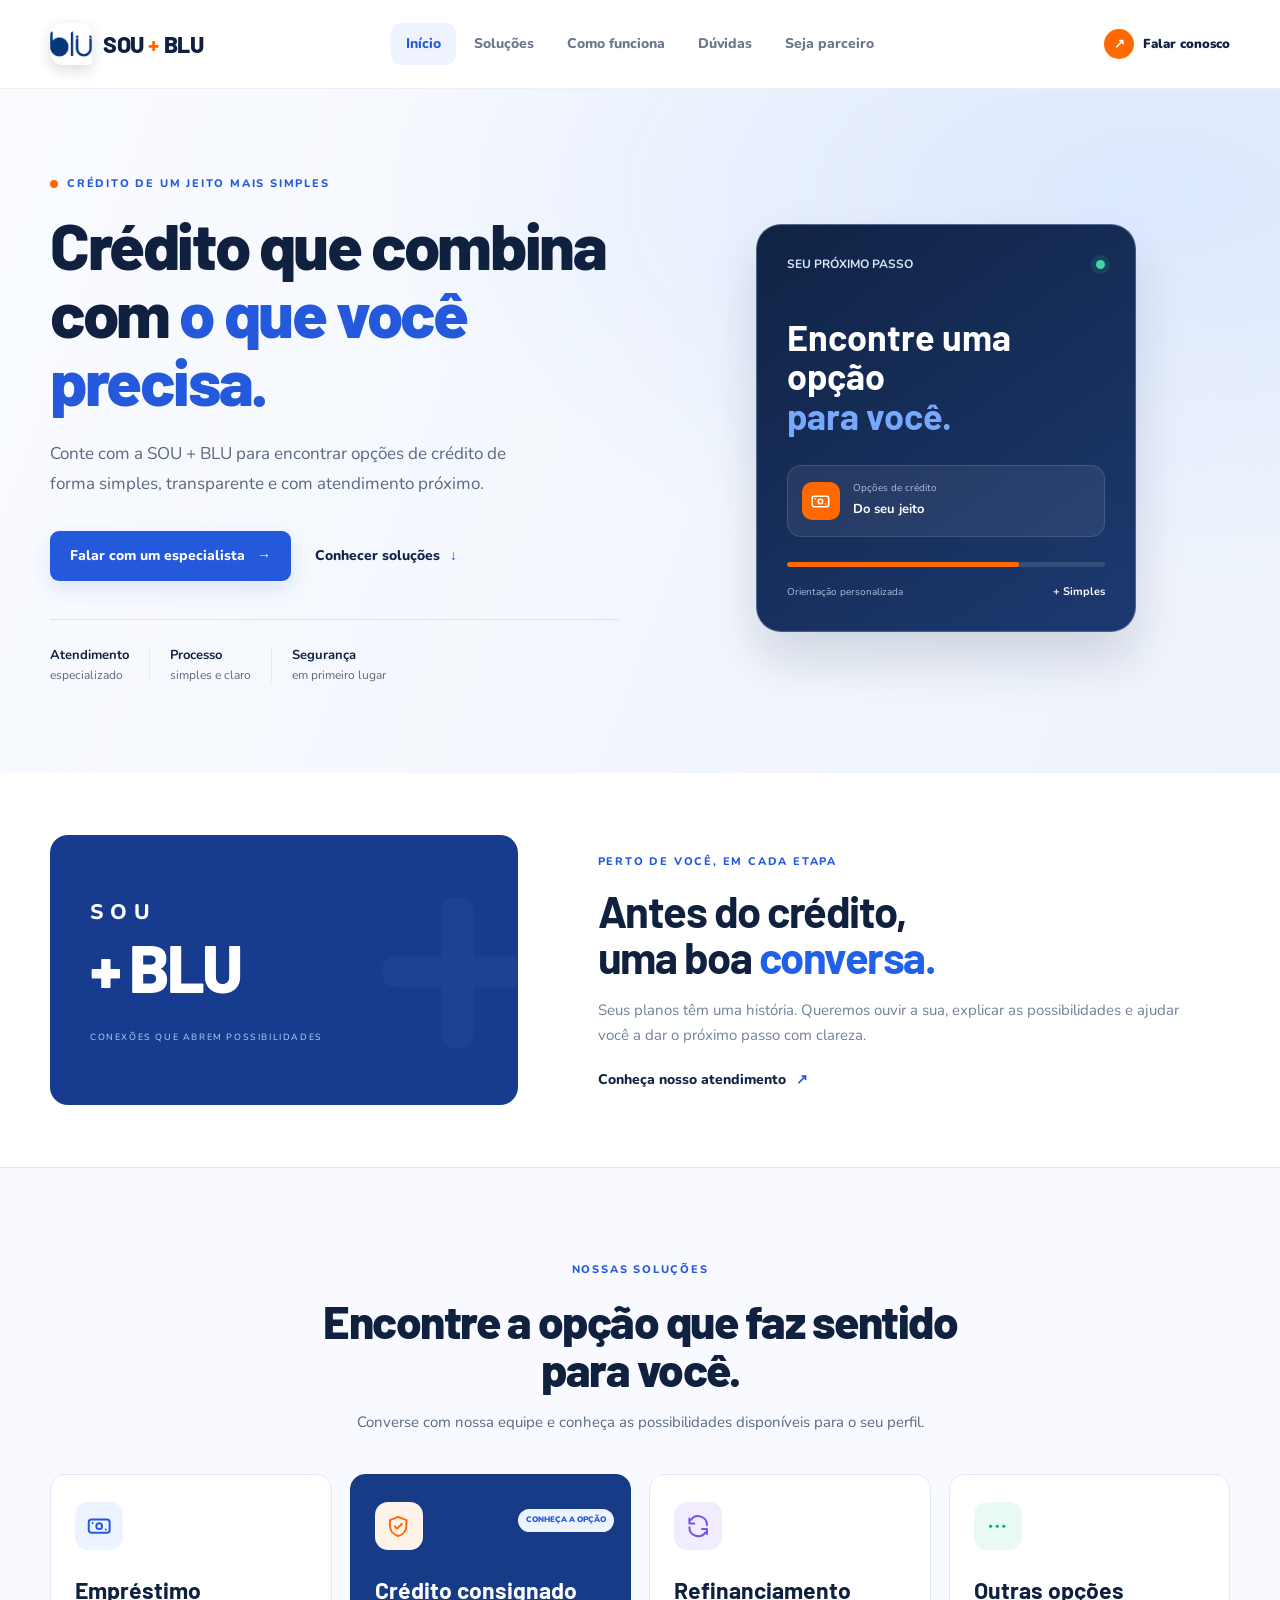
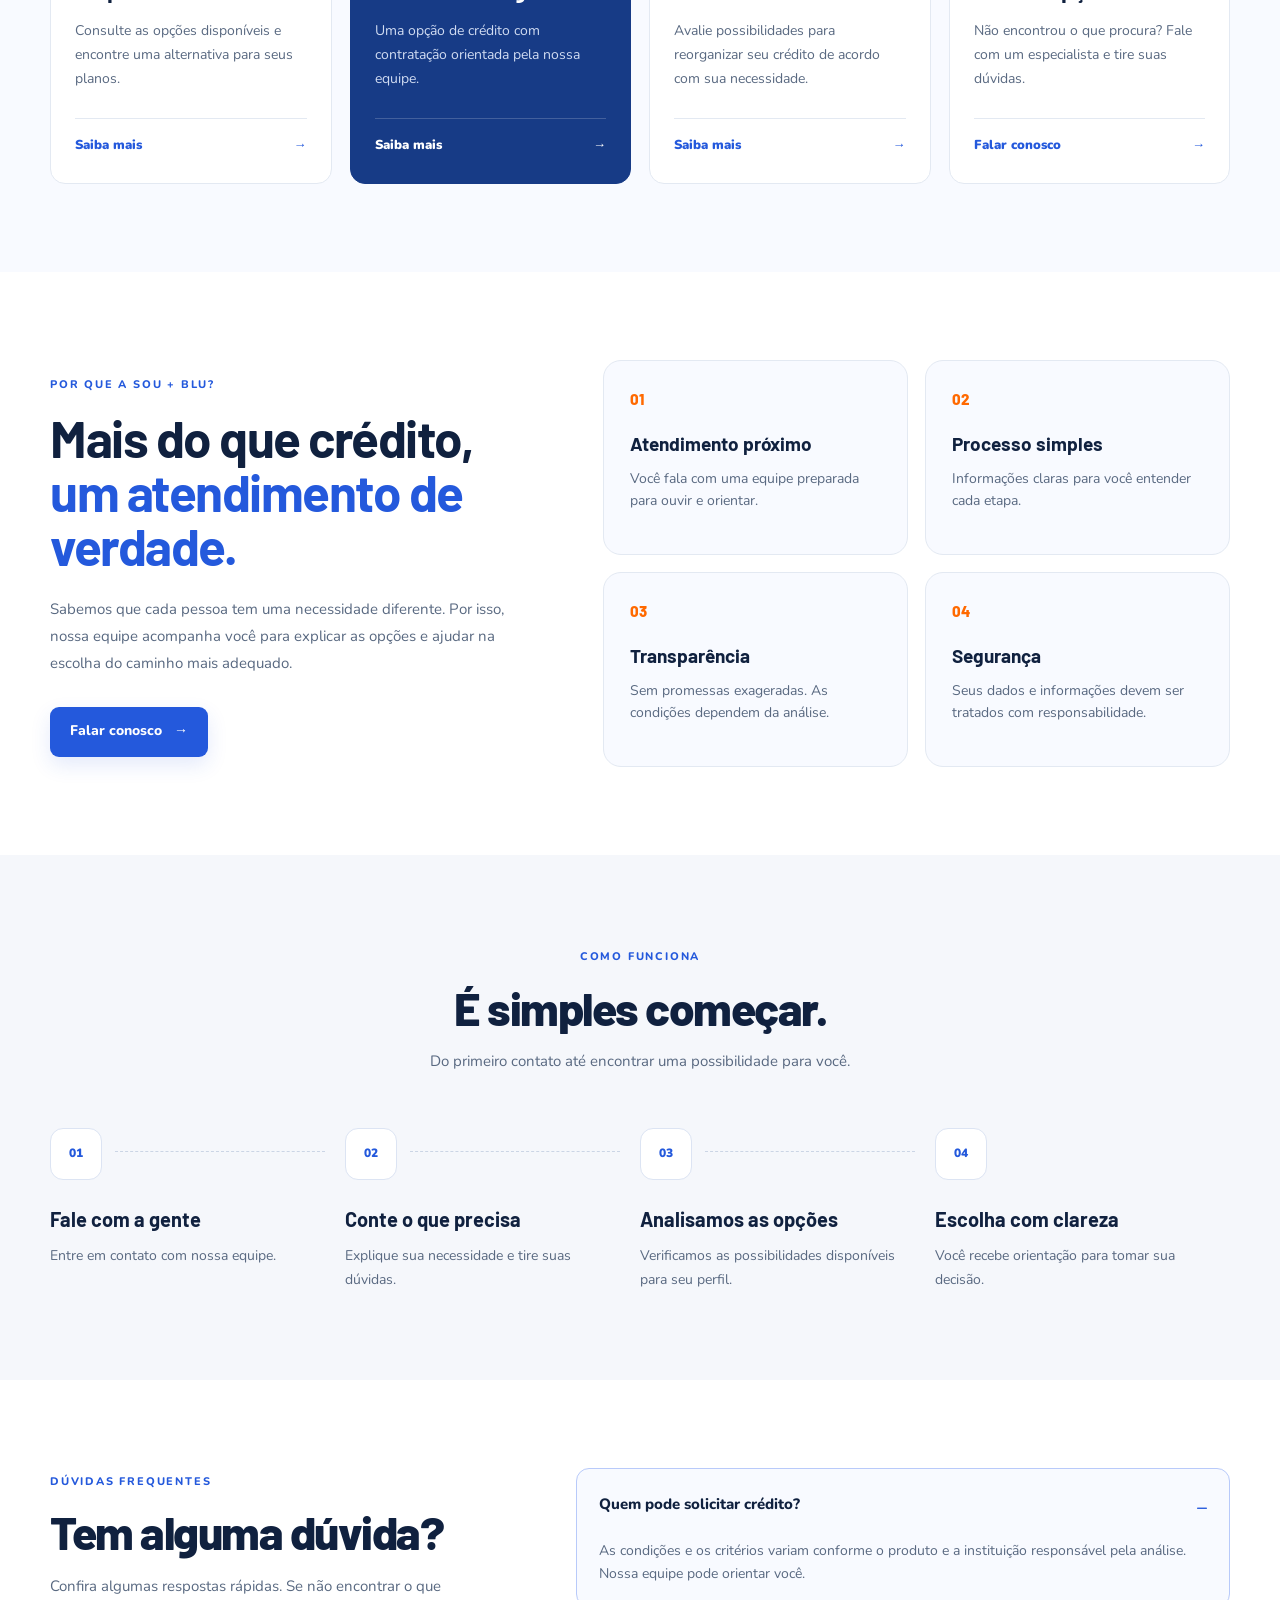
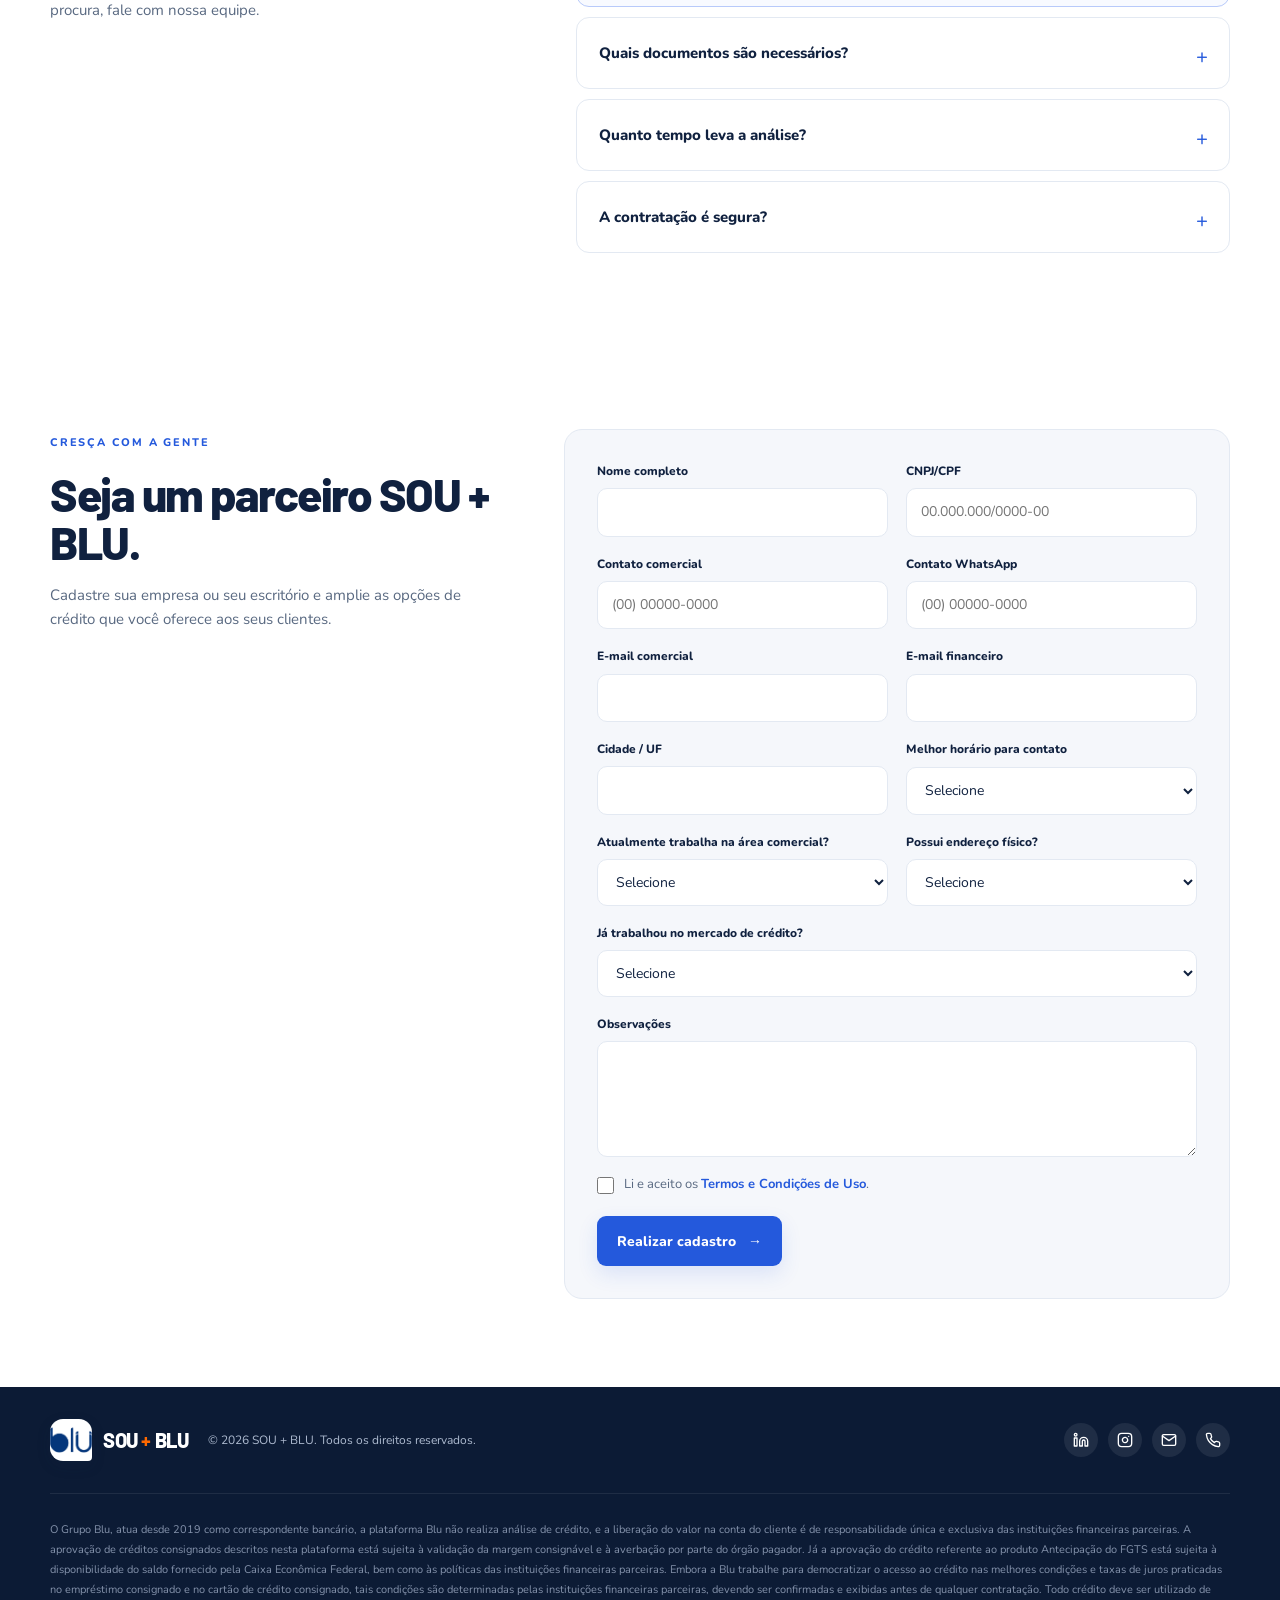
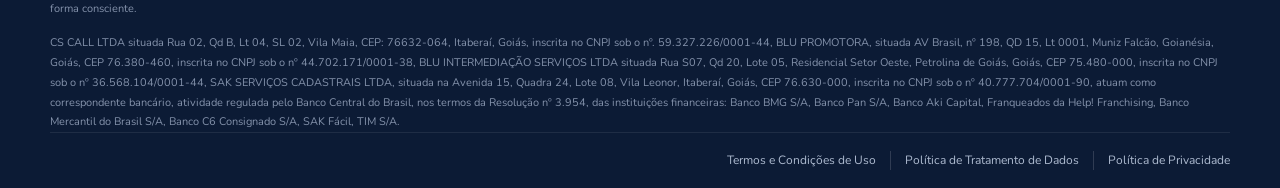
==== commit 9ef7bea7: "Adiciona painel admin, API de CNPJ/parceiros e páginas legais Inclui config PHP com backend server-s" ====
--- a/index.html
+++ b/index.html
@@ -6,6 +6,10 @@
   <meta name="description" content="SOU + BLU Promotora de Crédito. Encontre opções de crédito de forma simples, segura e com atendimento especializado.">
   <title>SOU + BLU · Crédito para você</title>
 
+  <link rel="icon" type="image/png" href="favicon.png">
+  <link rel="alternate icon" href="favicon.png">
+  <link rel="apple-touch-icon" href="favicon.png">
+
   <link rel="preconnect" href="https://fonts.googleapis.com">
   <link rel="preconnect" href="https://fonts.gstatic.com" crossorigin>
   <link href="https://fonts.googleapis.com/css2?family=Barlow:wght@400;500;600;700;800&family=Nunito:wght@400;500;600;700;800&display=swap" rel="stylesheet">
@@ -20,7 +24,7 @@
 
     <!-- Logo -->
     <a href="#inicio" class="brand" aria-label="SOU + BLU - início">
-      <span class="brand-mark">bl</span>
+      <img class="brand-mark" src="logo-mark.png" alt="SOU + BLU">
       <span class="brand-name">SOU <b>+</b> BLU</span>
     </a>
 
@@ -30,6 +34,7 @@
       <a href="#solucoes">Soluções</a>
       <a href="#como-funciona">Como funciona</a>
       <a href="#duvidas">Dúvidas</a>
+      <a href="#seja-parceiro">Seja parceiro</a>
     </nav>
 
     <!-- Ações -->
@@ -75,6 +80,11 @@
       Dúvidas
     </a>
 
+    <a href="#seja-parceiro">
+      <span>05</span>
+      Seja parceiro
+    </a>
+
     <a href="#contato" class="mobile-contact">
       Falar conosco
       <b>→</b>
@@ -83,9 +93,6 @@
 </header>
   <main id="conteudo">
     <section class="hero" id="inicio">
-      <div class="hero-glow glow-one"></div>
-      <div class="hero-glow glow-two"></div>
-
       <div class="container hero-grid">
         <div class="hero-copy">
           <span class="eyebrow"><i></i> Crédito de um jeito mais simples</span>
@@ -121,8 +128,6 @@
         </div>
 
         <div class="hero-visual" aria-hidden="true">
-          <div class="visual-card card-back"></div>
-
           <div class="main-card">
             <div class="card-top">
               <span>SEU PRÓXIMO PASSO</span>
@@ -132,7 +137,9 @@
             <h3>Encontre uma opção<br><span>para você.</span></h3>
 
             <div class="credit-box">
-              <div class="mini-icon">R$</div>
+              <div class="mini-icon">
+                <svg viewBox="0 0 24 24" fill="none" stroke="currentColor" stroke-width="1.8" stroke-linecap="round" stroke-linejoin="round"><rect x="2.5" y="6" width="19" height="12" rx="2.5"/><circle cx="12" cy="12" r="2.6"/><path d="M6 9v0M18 15v0"/></svg>
+              </div>
               <div>
                 <small>Opções de crédito</small>
                 <strong>Do seu jeito</strong>
@@ -148,32 +155,10 @@
               <b>+ Simples</b>
             </div>
           </div>
-
-          <div class="floating floating-safe">
-            <div class="floating-icon">✓</div>
-            <div>
-              <strong>Atendimento seguro</strong>
-              <small>Fale com nossa equipe</small>
-            </div>
-          </div>
-
-          <div class="floating floating-money">
-            <span>R$</span>
-            <div>
-              <small>Crédito</small>
-              <strong>com você</strong>
-            </div>
-          </div>
-
-          <div class="circle circle-large"></div>
-          <div class="circle circle-small"></div>
-        </div>
-      </div>
-    </section>
-    <!-- =========================
-     VÍDEO INSTITUCIONAL
-========================= -->
-
+        </div>
+      </div>
+    </section>
+                   <!--Depois colocar o video bem aq quando tiver-->
 <section class="institutional-video" aria-labelledby="about-title">
   <div class="container about-grid">
     <div class="about-mark" aria-hidden="true"><span>SOU</span><strong>+ BLU</strong><small>CONEXÕES QUE ABREM POSSIBILIDADES</small></div>
@@ -191,14 +176,14 @@
 
         <div class="solutions-grid">
           <article class="solution-card">
-            <div class="solution-icon blue">R$</div>
+            <div class="solution-icon blue"><svg viewBox="0 0 24 24" fill="none" stroke="currentColor" stroke-width="1.8" stroke-linecap="round" stroke-linejoin="round"><rect x="2.5" y="6" width="19" height="12" rx="2.5"/><circle cx="12" cy="12" r="2.6"/><path d="M6 9v0M18 15v0"/></svg></div>
             <h3>Empréstimo</h3>
             <p>Consulte as opções disponíveis e encontre uma alternativa para seus planos.</p>
             <a href="#contato">Saiba mais <span>→</span></a>
           </article>
 
           <article class="solution-card featured">
-            <div class="solution-icon orange">▣</div>
+            <div class="solution-icon orange"><svg viewBox="0 0 24 24" fill="none" stroke="currentColor" stroke-width="1.8" stroke-linecap="round" stroke-linejoin="round"><path d="M12 3.5 19.5 6.5V11.5C19.5 16 16.3 19.6 12 20.9C7.7 19.6 4.5 16 4.5 11.5V6.5L12 3.5Z"/><path d="M9 12.2L11 14.2L15.2 10"/></svg></div>
             <span class="card-tag">Conheça a opção</span>
             <h3>Crédito consignado</h3>
             <p>Uma opção de crédito com contratação orientada pela nossa equipe.</p>
@@ -206,14 +191,14 @@
           </article>
 
           <article class="solution-card">
-            <div class="solution-icon purple">↻</div>
+            <div class="solution-icon purple"><svg viewBox="0 0 24 24" fill="none" stroke="currentColor" stroke-width="1.8" stroke-linecap="round" stroke-linejoin="round"><path d="M20 11a8 8 0 0 0-14.6-4.6M4 5v4.5h4.5"/><path d="M4 13a8 8 0 0 0 14.6 4.6M20 19v-4.5h-4.5"/></svg></div>
             <h3>Refinanciamento</h3>
             <p>Avalie possibilidades para reorganizar seu crédito de acordo com sua necessidade.</p>
             <a href="#contato">Saiba mais <span>→</span></a>
           </article>
 
           <article class="solution-card">
-            <div class="solution-icon green">+</div>
+            <div class="solution-icon green"><svg viewBox="0 0 24 24" fill="none" stroke="currentColor" stroke-width="1.8" stroke-linecap="round" stroke-linejoin="round"><circle cx="6" cy="12" r="1.4" fill="currentColor" stroke="none"/><circle cx="12" cy="12" r="1.4" fill="currentColor" stroke="none"/><circle cx="18" cy="12" r="1.4" fill="currentColor" stroke="none"/></svg></div>
             <h3>Outras opções</h3>
             <p>Não encontrou o que procura? Fale com um especialista e tire suas dúvidas.</p>
             <a href="#contato">Falar conosco <span>→</span></a>
@@ -342,47 +327,157 @@
       </div>
     </section>
 
-    <section class="contact section" id="contato">
-      <div class="container">
-        <div class="contact-box">
-          <div>
-            <span class="eyebrow light">Vamos conversar?</span>
-            <h2>Precisa de crédito?</h2>
-            <p>Fale com nossa equipe e descubra as opções disponíveis para você.</p>
-          </div>
-
-          <div class="contact-action">
-          <a id="whatsappLink" href="#contact-status" class="btn btn-white" aria-describedby="contact-status">
-            Falar com um especialista <span>↗</span>
-          </a>
-          <p id="contact-status" role="status">Canal de atendimento em atualização.</p>
-          </div>
-        </div>
-      </div>
-    </section>
+    <section class="partners section" id="seja-parceiro">
+      <div class="container partners-grid">
+        <div class="section-heading">
+          <span class="eyebrow">Cresça com a gente</span>
+          <h2>Seja um parceiro SOU + BLU.</h2>
+          <p>Cadastre sua empresa ou seu escritório e amplie as opções de crédito que você oferece aos seus clientes.</p>
+        </div>
+
+        <form class="partners-form" id="partnerForm" novalidate>
+          <div class="form-row">
+            <div class="form-field">
+              <label for="partnerName">Nome completo</label>
+              <input type="text" id="partnerName" name="name" autocomplete="name" required>
+            </div>
+            <div class="form-field">
+              <label for="partnerDocument">CNPJ/CPF</label>
+              <input type="text" id="partnerDocument" name="document" inputmode="numeric" autocomplete="off" maxlength="18" placeholder="00.000.000/0000-00" required>
+            </div>
+          </div>
+
+          <div class="form-row">
+            <div class="form-field">
+              <label for="partnerCommercialPhone">Contato comercial</label>
+              <input type="tel" id="partnerCommercialPhone" name="commercialPhone" inputmode="numeric" autocomplete="tel" maxlength="15" placeholder="(00) 00000-0000" required>
+            </div>
+            <div class="form-field">
+              <label for="partnerWhatsappPhone">Contato WhatsApp</label>
+              <input type="tel" id="partnerWhatsappPhone" name="whatsappPhone" inputmode="numeric" autocomplete="tel" maxlength="15" placeholder="(00) 00000-0000">
+            </div>
+          </div>
+
+          <div class="form-row">
+            <div class="form-field">
+              <label for="partnerCommercialEmail">E-mail comercial</label>
+              <input type="email" id="partnerCommercialEmail" name="commercialEmail" autocomplete="email" required>
+            </div>
+            <div class="form-field">
+              <label for="partnerFinancialEmail">E-mail financeiro</label>
+              <input type="email" id="partnerFinancialEmail" name="financialEmail" autocomplete="email">
+            </div>
+          </div>
+
+          <div class="form-row">
+            <div class="form-field">
+              <label for="partnerCity">Cidade / UF</label>
+              <input type="text" id="partnerCity" name="city" autocomplete="address-level2">
+            </div>
+            <div class="form-field">
+              <label for="partnerContactTime">Melhor horário para contato</label>
+              <select id="partnerContactTime" name="contactTime">
+                <option value="">Selecione</option>
+                <option value="Manhã">Manhã</option>
+                <option value="Tarde">Tarde</option>
+                <option value="Noite">Noite</option>
+                <option value="Qualquer horário">Qualquer horário</option>
+              </select>
+            </div>
+          </div>
+
+          <div class="form-row">
+            <div class="form-field">
+              <label for="partnerWorksCommercial">Atualmente trabalha na área comercial?</label>
+              <select id="partnerWorksCommercial" name="worksCommercial">
+                <option value="">Selecione</option>
+                <option value="Sim">Sim</option>
+                <option value="Não">Não</option>
+              </select>
+            </div>
+            <div class="form-field">
+              <label for="partnerHasAddress">Possui endereço físico?</label>
+              <select id="partnerHasAddress" name="hasAddress">
+                <option value="">Selecione</option>
+                <option value="Sim">Sim</option>
+                <option value="Não">Não</option>
+              </select>
+            </div>
+          </div>
+
+          <div class="form-field">
+            <label for="partnerCreditExperience">Já trabalhou no mercado de crédito?</label>
+            <select id="partnerCreditExperience" name="creditExperience">
+              <option value="">Selecione</option>
+              <option value="Sim">Sim</option>
+              <option value="Não">Não</option>
+            </select>
+          </div>
+
+          <div class="form-field">
+            <label for="partnerMessage">Observações</label>
+            <textarea id="partnerMessage" name="message" rows="4"></textarea>
+          </div>
+
+          <label class="form-checkbox">
+            <input type="checkbox" id="partnerTerms" name="terms" required>
+            <span>Li e aceito os <a href="termos.html" target="_blank">Termos e Condições de Uso</a>.</span>
+          </label>
+
+          <div class="form-actions">
+            <button type="submit" class="btn btn-primary">Realizar cadastro <span>→</span></button>
+            <p id="partnerFormStatus" role="status"></p>
+          </div>
+        </form>
+      </div>
+    </section>
+
   </main>
 
   <footer class="footer">
     <div class="container footer-top">
-      <a href="#inicio" class="brand footer-brand">
-        <span class="brand-mark">bl</span>
-        <span>SOU <b>+</b> BLU</span>
-      </a>
-
-      <div class="footer-links">
-        <a href="#inicio">Início</a>
-        <a href="#solucoes">Soluções</a>
-        <a href="#como-funciona">Como funciona</a>
-        <a href="#duvidas">Dúvidas</a>
+      <div class="footer-brand-group">
+        <a href="#inicio" class="brand footer-brand">
+          <img class="brand-mark" src="logo-mark.png" alt="SOU + BLU">
+          <span>SOU <b>+</b> BLU</span>
+        </a>
+        <p class="footer-copy">© 2026 SOU + BLU. Todos os direitos reservados.</p>
+      </div>
+      <div class="footer-social" aria-label="Redes sociais">
+        <a href="https://www.linkedin.com/company/blu-promotora/posts/?feedView=all" target="_blank" rel="noopener noreferrer" class="social-btn" aria-label="LinkedIn">
+          <svg viewBox="0 0 24 24" fill="none" stroke="currentColor" stroke-width="2" stroke-linecap="round" stroke-linejoin="round"><path d="M16 8a6 6 0 0 1 6 6v7h-4v-7a2 2 0 0 0-2-2 2 2 0 0 0-2 2v7h-4v-7a6 6 0 0 1 6-6z"/><rect x="2" y="9" width="4" height="12"/><circle cx="4" cy="4" r="2"/></svg>
+        </a>
+        <a href="https://www.instagram.com/blu.promotora?igsi=MXY4amFsM3JyYW5pYw==" target="_blank" rel="noopener noreferrer" class="social-btn" aria-label="Instagram">
+          <svg viewBox="0 0 24 24" fill="none" stroke="currentColor" stroke-width="2" stroke-linecap="round" stroke-linejoin="round"><rect x="2" y="2" width="20" height="20" rx="5" ry="5"/><path d="M16 11.37A4 4 0 1 1 12.63 8 4 4 0 0 1 16 11.37z"/><line x1="17.5" y1="6.5" x2="17.5" y2="6.5"/></svg>
+        </a>
+        <a href="mailto:ouvidoria@blupromotora.com.br" class="social-btn" aria-label="E-mail">
+          <svg viewBox="0 0 24 24" fill="none" stroke="currentColor" stroke-width="2" stroke-linecap="round" stroke-linejoin="round"><path d="M4 4h16c1.1 0 2 .9 2 2v12c0 1.1-.9 2-2 2H4c-1.1 0-2-.9-2-2V6c0-1.1.9-2 2-2z"/><polyline points="22 6 12 13 2 6"/></svg>
+        </a>
+        <a href="tel:+556236025211" class="social-btn" aria-label="Telefone">
+          <svg viewBox="0 0 24 24" fill="none" stroke="currentColor" stroke-width="2" stroke-linecap="round" stroke-linejoin="round"><path d="M22 16.92v3a2 2 0 0 1-2.18 2 19.79 19.79 0 0 1-8.63-3.07 19.5 19.5 0 0 1-6-6 19.79 19.79 0 0 1-3.07-8.67A2 2 0 0 1 4.11 2h3a2 2 0 0 1 2 1.72 12.84 12.84 0 0 0 .7 2.81 2 2 0 0 1-.45 2.11L8.09 9.91a16 16 0 0 0 6 6l1.27-1.27a2 2 0 0 1 2.11-.45 12.84 12.84 0 0 0 2.81.7A2 2 0 0 1 22 16.92z"/></svg>
+        </a>
       </div>
     </div>
 
+    <div class="container">
+      <div class="footer-legal" id="footerLegal">
+        <p>O Grupo Blu, atua desde 2019 como correspondente bancário, a plataforma Blu não realiza análise de crédito, e a liberação do valor na conta do cliente é de responsabilidade única e exclusiva das instituições financeiras parceiras. A aprovação de créditos consignados descritos nesta plataforma está sujeita à validação da margem consignável e à averbação por parte do órgão pagador. Já a aprovação do crédito referente ao produto Antecipação do FGTS está sujeita à disponibilidade do saldo fornecido pela Caixa Econômica Federal, bem como às políticas das instituições financeiras parceiras. Embora a Blu trabalhe para democratizar o acesso ao crédito nas melhores condições e taxas de juros praticadas no empréstimo consignado e no cartão de crédito consignado, tais condições são determinadas pelas instituições financeiras parceiras, devendo ser confirmadas e exibidas antes de qualquer contratação. Todo crédito deve ser utilizado de forma consciente.</p>
+
+        <p>CS CALL LTDA situada Rua 02, Qd B, Lt 04, SL 02, Vila Maia, CEP: 76632-064, Itaberaí, Goiás, inscrita no CNPJ sob o nº. 59.327.226/0001-44, BLU PROMOTORA, situada AV Brasil, nº 198, QD 15, Lt 0001, Muniz Falcão, Goianésia, Goiás, CEP 76.380-460, inscrita no CNPJ sob o nº 44.702.171/0001-38, BLU INTERMEDIAÇÃO SERVIÇOS LTDA situada Rua S07, Qd 20, Lote 05, Residencial Setor Oeste, Petrolina de Goiás, Goiás, CEP 75.480-000, inscrita no CNPJ sob o nº 36.568.104/0001-44, SAK SERVIÇOS CADASTRAIS LTDA, situada na Avenida 15, Quadra 24, Lote 08, Vila Leonor, Itaberaí, Goiás, CEP 76.630-000, inscrita no CNPJ sob o nº 40.777.704/0001-90, atuam como correspondente bancário, atividade regulada pelo Banco Central do Brasil, nos termos da Resolução nº 3.954, das instituições financeiras: Banco BMG S/A, Banco Pan S/A, Banco Aki Capital, Franqueados da Help! Franchising, Banco Mercantil do Brasil S/A, Banco C6 Consignado S/A, SAK Fácil, TIM S/A.</p>
+      </div>
+      <button type="button" class="footer-legal-toggle" id="footerLegalToggle" aria-expanded="true" aria-controls="footerLegal" hidden>Ler mais</button>
+    </div>
+
     <div class="container footer-bottom">
-      <p>© 2026 SOU + BLU. Todos os direitos reservados.</p>
-      <p>As condições de crédito estão sujeitas à análise e aprovação.</p>
+      <div class="footer-policy-links">
+        <a href="termos.html">Termos e Condições de Uso</a>
+        <a href="politicas.html">Política de Tratamento de Dados</a>
+        <a href="politica-privacidade.html">Política de Privacidade</a>
+      </div>
     </div>
   </footer>
 
   <script src="script.js" defer></script>
 </body>
 </html>
+
--- a/style.css
+++ b/style.css
@@ -13,7 +13,7 @@
   --bg: #f8faff;
   --white: #ffffff;
   --shadow: 0 18px 45px rgba(16, 35, 68, .09);
-  --radius: 18px;
+  --radius: 18px; 
 }
 
 * {
@@ -50,8 +50,7 @@
 }
 
 .header {
-  position: sticky;
-  top: 0;
+  position: static;
   z-index: 1000;
   background: rgba(255, 255, 255, .95);
   backdrop-filter: blur(14px);
@@ -64,8 +63,7 @@
 ========================= */
 
 .header {
-  position: sticky;
-  top: 0;
+  position: static;
   z-index: 1000;
 
   background: rgba(255, 255, 255, 0.92);
@@ -119,6 +117,7 @@
   place-items: center;
 
   border-radius: 10px;
+  overflow: hidden;
 
   background: #102344;
   color: #fff;
@@ -127,6 +126,14 @@
   font-weight: 900;
 
   box-shadow: 0 5px 14px rgba(16, 35, 68, 0.16);
+}
+
+.brand-mark img {
+  width: 100%;
+  height: 100%;
+  object-fit: contain;
+  padding: 5px;
+  box-sizing: border-box;
 }
 
 
@@ -708,34 +715,18 @@
 }
 
 .hero-visual {
+  display: flex;
+  justify-content: center;
+}
+
+.main-card {
   position: relative;
-  min-height: 475px;
-}
-
-.main-card {
-  position: absolute;
-  z-index: 3;
-  top: 55px;
-  left: 50%;
-  width: 350px;
-  min-height: 330px;
-  padding: 30px;
+  width: min(380px, 100%);
+  padding: clamp(24px, 3vw, 30px);
   border-radius: 25px;
-  transform: translateX(-50%) rotate(2deg);
   background: linear-gradient(145deg, var(--navy), #1c3970);
   color: #fff;
-  box-shadow: 0 35px 70px rgba(16, 35, 68, .23);
-}
-
-.card-back {
-  position: absolute;
-  width: 350px;
-  height: 330px;
-  top: 42px;
-  left: calc(50% - 155px);
-  border-radius: 25px;
-  background: #e7eefb;
-  transform: rotate(-7deg);
+  box-shadow: 0 35px 70px rgba(16, 35, 68, .18);
 }
 
 .card-top,
@@ -793,6 +784,12 @@
   font-weight: 800;
 }
 
+.mini-icon svg,
+.solution-icon svg {
+  width: 55%;
+  height: 55%;
+}
+
 .credit-box small,
 .card-footer small {
   display: block;
@@ -827,111 +824,6 @@
 .card-footer b {
   color: #fff;
   font-size: 11px;
-}
-
-.floating {
-  position: absolute;
-  z-index: 5;
-  display: flex;
-  align-items: center;
-  gap: 11px;
-  padding: 13px 15px;
-  border: 1px solid #e6ebf4;
-  border-radius: 14px;
-  background: rgba(255,255,255,.95);
-  box-shadow: var(--shadow);
-}
-
-.floating-safe {
-  top: 70px;
-  right: 2%;
-}
-
-.floating-money {
-  bottom: 58px;
-  left: 2%;
-}
-
-.floating-icon {
-  width: 34px;
-  height: 34px;
-  display: grid;
-  place-items: center;
-  border-radius: 10px;
-  color: var(--green);
-  background: #e8faf4;
-  font-weight: 900;
-}
-
-.floating-money > span {
-  width: 34px;
-  height: 34px;
-  display: grid;
-  place-items: center;
-  border-radius: 10px;
-  color: var(--orange);
-  background: var(--orange-light);
-  font-size: 12px;
-  font-weight: 900;
-}
-
-.floating strong,
-.floating small {
-  display: block;
-}
-
-.floating strong {
-  font-size: 11px;
-}
-
-.floating small {
-  color: var(--muted);
-  font-size: 9px;
-}
-
-.circle {
-  position: absolute;
-  border-radius: 50%;
-  border: 1px solid rgba(33, 96, 232, .14);
-}
-
-.circle-large {
-  width: 440px;
-  height: 440px;
-  left: 50%;
-  top: 20px;
-  transform: translateX(-50%);
-}
-
-.circle-small {
-  width: 280px;
-  height: 280px;
-  left: 50%;
-  top: 100px;
-  transform: translateX(-50%);
-}
-
-.hero-glow {
-  position: absolute;
-  border-radius: 50%;
-  filter: blur(50px);
-  opacity: .4;
-}
-
-.glow-one {
-  width: 200px;
-  height: 200px;
-  top: 100px;
-  right: 0;
-  background: rgba(33,96,232,.12);
-}
-
-.glow-two {
-  width: 150px;
-  height: 150px;
-  bottom: 0;
-  left: 10%;
-  background: rgba(255,105,0,.09);
 }
 
 .section {
@@ -1200,6 +1092,135 @@
   line-height: 1.7;
 }
 
+/* =========================
+   SEJA PARCEIRO
+========================= */
+
+.partners {
+  background: #fff;
+}
+
+.partners-grid {
+  display: grid;
+  grid-template-columns: .8fr 1.2fr;
+  gap: 70px;
+  align-items: start;
+}
+
+.partners-form {
+  display: grid;
+  gap: 18px;
+  padding: 32px;
+  border: 1px solid var(--line);
+  border-radius: var(--radius);
+  background: var(--bg);
+}
+
+.form-row {
+  display: grid;
+  grid-template-columns: 1fr 1fr;
+  gap: 18px;
+}
+
+.form-field {
+  display: grid;
+  gap: 7px;
+}
+
+.form-field label {
+  color: var(--text);
+  font-size: 12px;
+  font-weight: 800;
+}
+
+.form-field input,
+.form-field select,
+.form-field textarea {
+  padding: 12px 14px;
+  border: 1px solid var(--line);
+  border-radius: 10px;
+  background: #fff;
+  color: var(--text);
+  font: inherit;
+  font-size: 14px;
+}
+
+.form-field textarea {
+  min-height: 90px;
+  resize: vertical;
+}
+
+.form-field input:focus,
+.form-field select:focus,
+.form-field textarea:focus {
+  border-color: var(--blue);
+  outline: 2px solid var(--blue);
+  outline-offset: 1px;
+}
+
+.form-checkbox {
+  display: flex;
+  align-items: flex-start;
+  gap: 10px;
+  color: var(--muted);
+  font-size: 13px;
+  line-height: 1.5;
+  cursor: pointer;
+}
+
+.form-checkbox input {
+  width: 17px;
+  height: 17px;
+  margin-top: 2px;
+  accent-color: var(--blue);
+  flex-shrink: 0;
+}
+
+.form-checkbox a {
+  color: var(--blue);
+  font-weight: 700;
+}
+
+.form-actions {
+  display: flex;
+  flex-wrap: wrap;
+  align-items: center;
+  gap: 16px;
+  margin-top: 4px;
+}
+
+#partnerFormStatus {
+  color: var(--muted);
+  font-size: 13px;
+}
+
+#partnerFormStatus.is-success {
+  color: var(--green);
+  font-weight: 700;
+}
+
+#partnerFormStatus.is-error {
+  color: #d1453b;
+  font-weight: 700;
+}
+
+@media (max-width: 900px) {
+  .partners-grid {
+    grid-template-columns: 1fr;
+    gap: 34px;
+  }
+}
+
+@media (max-width: 600px) {
+  .form-row {
+    grid-template-columns: 1fr;
+  }
+
+  .partners-form {
+    padding: 22px;
+  }
+}
+
 .contact {
   padding-top: 50px;
   padding-bottom: 100px;
@@ -1257,32 +1278,218 @@
 
 .footer-top {
   display: flex;
+  flex-wrap: wrap;
   align-items: center;
   justify-content: space-between;
-  padding: 36px 0;
+  gap: 20px 32px;
+  padding: 32px 0;
   border-bottom: 1px solid rgba(255,255,255,.08);
+}
+
+.footer-brand-group {
+  display: flex;
+  flex-wrap: wrap;
+  align-items: center;
+  gap: 10px 20px;
 }
 
 .footer-brand {
   color: #fff;
 }
 
+.footer-copy {
+  font-size: 12px;
+}
+
 .footer-links {
   display: flex;
-  gap: 28px;
-  font-size: 12px;
+  flex-wrap: wrap;
+  gap: 10px 24px;
+  font-size: 13px;
+  font-weight: 700;
 }
 
 .footer-links a:hover {
   color: #fff;
 }
 
+.footer-social {
+  display: flex;
+  gap: 10px;
+}
+
+.social-btn {
+  display: grid;
+  place-items: center;
+  width: 34px;
+  height: 34px;
+  border-radius: 50%;
+  background: rgba(255,255,255,.08);
+  color: #fff;
+  font-size: 12px;
+  font-weight: 800;
+  transition: background-color .2s ease;
+}
+
+.social-btn svg {
+  width: 16px;
+  height: 16px;
+}
+
+.social-btn:hover {
+  background: var(--blue);
+}
+
+.footer-legal {
+  display: grid;
+  gap: 14px;
+  padding-top: 26px;
+}
+
+.footer-legal p {
+  font-size: 11px;
+  line-height: 1.8;
+  color: #8492ab;
+}
+
+.footer-legal.is-collapsed {
+  position: relative;
+  max-height: 70px;
+  overflow: hidden;
+}
+
+.footer-legal.is-collapsed::after {
+  content: "";
+  position: absolute;
+  inset: auto 0 0 0;
+  height: 34px;
+  background: linear-gradient(rgba(12, 27, 53, 0), #0c1b35);
+}
+
+.footer-legal-toggle {
+  display: block;
+  margin: 10px 0 26px;
+  padding: 0;
+  border: 0;
+  background: none;
+  color: #8eb4ff;
+  font-size: 12px;
+  font-weight: 800;
+  cursor: pointer;
+}
+
+.footer-legal-toggle[hidden] {
+  display: none;
+}
+
+.footer-legal-toggle:hover {
+  color: #fff;
+}
+
 .footer-bottom {
   display: flex;
-  justify-content: space-between;
-  gap: 20px;
-  padding: 20px 0;
-  font-size: 10px;
+  justify-content: flex-end;
+  padding: 18px 0;
+  border-top: 1px solid rgba(255,255,255,.08);
+  font-size: 11px;
+}
+
+.footer-policy-links {
+  display: flex;
+  flex-wrap: wrap;
+  gap: 8px 14px;
+}
+
+.footer-policy-links a {
+  padding-right: 14px;
+  border-right: 1px solid rgba(255,255,255,.15);
+}
+
+.footer-policy-links a:last-child {
+  padding-right: 0;
+  border-right: 0;
+}
+
+.footer-policy-links a:hover {
+  color: #fff;
+}
+
+/* =========================
+   PÁGINAS LEGAIS (Termos, Privacidade, Tratamento de Dados)
+========================= */
+
+.legal {
+  padding: 90px 0 105px;
+  background: var(--bg);
+}
+
+.legal-container {
+  width: min(860px, calc(100% - 48px));
+  margin-inline: auto;
+}
+
+.legal-container h1 {
+  font-family: "Barlow", sans-serif;
+  font-size: clamp(30px, 4vw, 44px);
+  font-weight: 800;
+  letter-spacing: -1px;
+  line-height: 1.1;
+  color: var(--text);
+  margin-bottom: 10px;
+}
+
+.legal-updated {
+  margin-bottom: 30px;
+  padding-bottom: 24px;
+  border-bottom: 1px solid var(--line);
+  color: var(--muted);
+  font-size: 13px;
+}
+
+.legal-container h2 {
+  margin: 36px 0 14px;
+  color: var(--navy);
+  font-family: "Barlow", sans-serif;
+  font-size: 20px;
+  font-weight: 800;
+}
+
+.legal-container p {
+  margin-bottom: 14px;
+  color: var(--muted);
+  font-size: 15px;
+  line-height: 1.8;
+}
+
+.legal-container ul {
+  margin: 0 0 16px;
+  padding-left: 20px;
+  color: var(--muted);
+}
+
+.legal-container li {
+  margin-bottom: 10px;
+  font-size: 14px;
+  line-height: 1.8;
+}
+
+.legal-container strong {
+  color: var(--text);
+}
+
+.legal-container a {
+  color: var(--blue);
+  font-weight: 700;
+}
+
+@media (max-width: 700px) {
+  .legal {
+    padding: 60px 0 75px;
+  }
+
+  .legal-container h1 {
+    font-size: 28px;
+  }
 }
 
 /* Responsivo */
@@ -1370,10 +1577,6 @@
     justify-content: center;
   }
 
-  .hero-visual {
-    min-height: 470px;
-  }
-
   .why-copy {
     text-align: center;
   }
@@ -1406,7 +1609,12 @@
   }
 
   .footer-bottom {
-    flex-direction: column;
+    justify-content: center;
+  }
+
+  .footer-policy-links {
+    justify-content: center;
+    text-align: center;
   }
 }
 
@@ -1439,33 +1647,6 @@
 
   .trust-item small {
     font-size: 9px;
-  }
-
-  .hero-visual {
-    min-height: 410px;
-    transform: scale(.86);
-    margin: -20px 0;
-  }
-
-  .main-card,
-  .card-back {
-    width: 320px;
-  }
-
-  .main-card {
-    left: 50%;
-  }
-
-  .card-back {
-    left: calc(50% - 140px);
-  }
-
-  .floating-safe {
-    right: -5px;
-  }
-
-  .floating-money {
-    left: -5px;
   }
 
   .solutions-grid,
@@ -1499,20 +1680,30 @@
   }
 
   .footer-top {
-    align-items: flex-start;
     flex-direction: column;
-    gap: 25px;
+    align-items: center;
+    text-align: center;
+    gap: 22px;
+  }
+
+  .footer-brand-group {
+    flex-direction: column;
+    gap: 8px;
   }
 
   .footer-links {
+    justify-content: center;
     flex-wrap: wrap;
     gap: 12px 22px;
   }
+
+  .footer-social {
+    justify-content: center;
+  }
 }
 
 /* Refinamento visual e acessibilidade */
 :root { --muted: #596981; --blue: #2459dc; --bg: #f5f7fb; }
-html { scroll-padding-top: 105px; }
 :focus-visible { outline: 3px solid #e86721; outline-offset: 5px; }
 .skip-link { position: fixed; top: -100px; left: 16px; z-index: 2000; padding: 12px 20px; background: white; color: var(--navy); border-radius: 8px; }
 .skip-link:focus { top: 12px; }
@@ -1536,15 +1727,8 @@
 .btn-primary { box-shadow: 0 8px 20px #2459dc20; }
 .trust-row { margin-top: 38px; padding-top: 25px; border-top: 1px solid #dbe3ef; }
 .trust-item small { font-size: 12px; }
-.main-card { top: 65px; min-height: 345px; transform: translateX(-50%) rotate(-5deg); background: linear-gradient(135deg, #193f8d, #102344 80%); border: 1px solid #ffffff40; box-shadow: 0 28px 50px #10234426; }
-.card-back { top: 63px; transform: rotate(7deg); background: #ff8b4c; }
+.main-card { border: 1px solid rgba(255,255,255,.25); box-shadow: 0 28px 50px rgba(16,35,68,.15); }
 .main-card h3 { font-size: 36px; }
-.floating-safe { top: 29px; right: -4px; }
-.floating-money { bottom: 13px; left: 0; }
-.floating { padding: 16px 18px; border-radius: 12px; }
-.floating strong { font-size: 13px; }
-.floating small { font-size: 11px; }
-.circle-large { border-style: dashed; }
 .institutional-video { padding: 62px 0; background: white; border-bottom: 1px solid var(--line); }
 .about-grid { display: grid; grid-template-columns: .85fr 1.15fr; align-items: center; gap: 80px; }
 .about-mark { min-height: 270px; border-radius: 18px; background: #163b8f; color: white; display: flex; flex-direction: column; justify-content: center; padding: 40px; position: relative; overflow: hidden; }
@@ -1595,7 +1779,6 @@
  .hero-grid { grid-template-columns: 1fr; max-width: 600px; }
  .hero-copy { margin: auto; text-align: center; } .hero-copy > p { margin-inline: auto; }
  .hero-actions, .trust-row { justify-content: center; }
- .hero-visual { width: 100%; max-width: 480px; margin-inline: auto; min-height: 450px; }
  .about-grid { gap: 30px; } .about-mark { padding: 30px; }
  .why-grid, .faq-grid { gap: 36px; }
 }
@@ -1607,15 +1790,9 @@
  .hero-copy > p { font-size: 16px; }
  .hero-actions { flex-direction: column; gap: 20px; } .hero-actions .btn { width: 100%; }
  .trust-row { gap: 12px; } .trust-item strong { font-size: 11px; } .trust-item small { font-size: 10px; }
- .hero-visual { transform: none; min-height: 380px; margin: 0; }
- .main-card, .card-back { width: 84%; max-width: 320px; }
- .main-card { top: 40px; min-height: 295px; padding: 24px; }
+ .main-card { min-height: 295px; padding: 24px; }
  .main-card h3 { margin-top: 26px; font-size: 30px; }
- .card-back { height: 300px; top: 40px; left: 9%; }
  .credit-box { margin-top: 20px; } .progress { margin-top: 16px; }
- .floating-safe { top: 14px; right: 0; } .floating-money { bottom: 0; left: 0; }
- .floating { padding: 10px 12px; } .floating strong { font-size: 11px; } .floating small { font-size: 10px; }
- .circle-large { width: 100%; height: auto; aspect-ratio: 1; } .circle-small { width: 70%; height: auto; aspect-ratio: 1; }
  .section { padding: 60px 0; } .institutional-video { padding: 40px 0; }
  .about-grid, .why-grid, .faq-grid, .solutions-grid, .benefits, .steps-grid { grid-template-columns: 1fr; }
  .about-mark { min-height: 230px; } .video-heading { padding-top: 6px; }
@@ -1634,10 +1811,6 @@
   from { opacity: 0; translate: 0 20px; }
   to { opacity: 1; translate: 0 0; }
 }
-@keyframes blu-float {
-  0%, 100% { translate: 0 0; }
-  50% { translate: 0 -9px; }
-}
 @media (prefers-reduced-motion: no-preference) {
   .hero-copy > .eyebrow { animation: blu-enter 600ms ease-out both; }
   .hero h1 { animation: blu-enter 700ms 80ms ease-out both; }
@@ -1645,10 +1818,11 @@
   .hero-actions { animation: blu-enter 700ms 240ms ease-out both; }
   .trust-row { animation: blu-enter 700ms 320ms ease-out both; }
   .hero-visual { animation: blu-enter 900ms 180ms ease-out both; }
-  .main-card { animation: blu-float 6s 1s ease-in-out infinite; }
-  .floating-safe { animation: blu-float 5s 600ms ease-in-out infinite; }
-  .floating-money { animation: blu-float 7s 1200ms ease-in-out infinite; }
-  .hero-visual:hover .main-card, .hero-visual:hover .floating { animation-play-state: paused; }
+  .legal-container h1 { animation: blu-enter 600ms ease-out both; }
+  .legal-container .legal-updated { animation: blu-enter 650ms 80ms ease-out both; }
+  .legal-container > p,
+  .legal-container > h2,
+  .legal-container > ul { animation: blu-enter 650ms 140ms ease-out both; }
   .reveal-item { transition: opacity 650ms ease, translate 650ms cubic-bezier(.22, 1, .36, 1), transform 250ms ease, box-shadow 250ms ease, border-color 250ms ease; }
   .reveal-pending { opacity: 0; translate: 0 22px; }
   .btn, .nav-contact, .desktop-nav a, .text-link, .solution-card a, .footer-links a { transition: color 200ms ease, background-color 200ms ease, box-shadow 250ms ease, transform 250ms ease; }
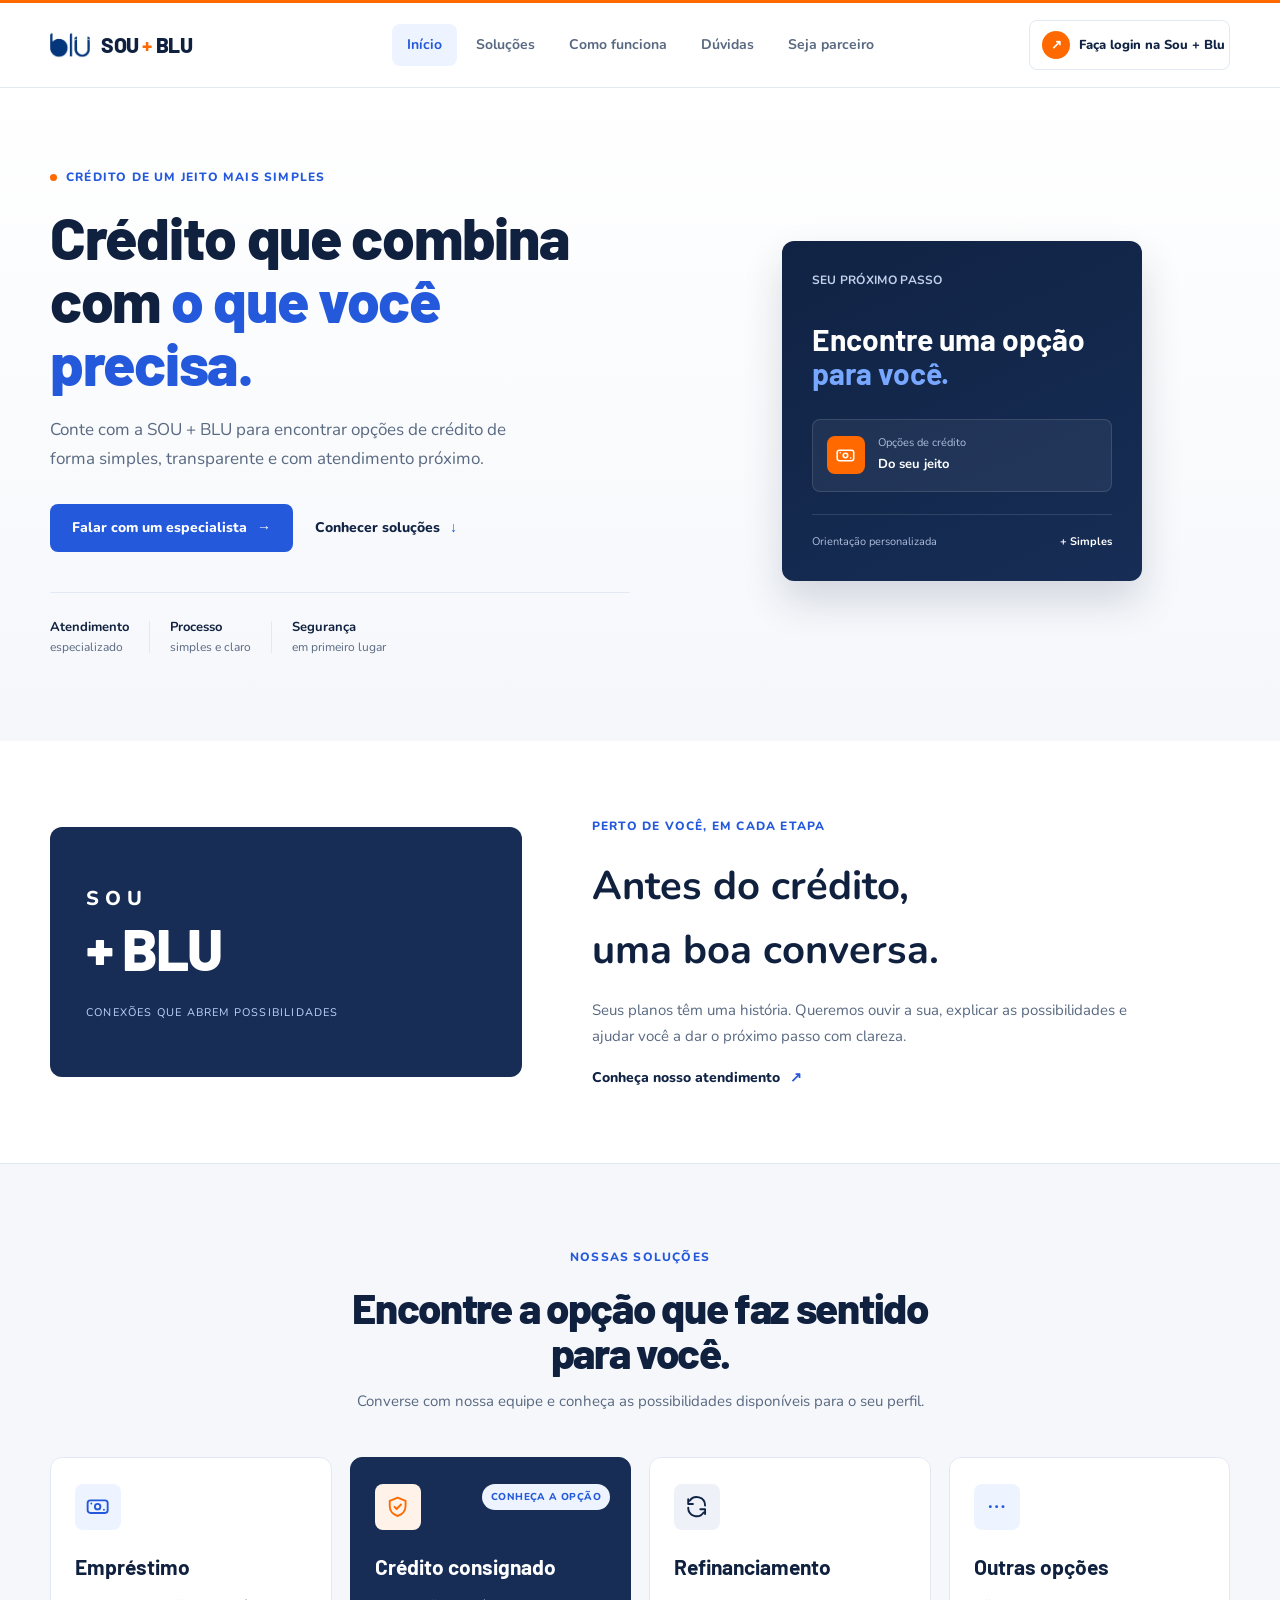
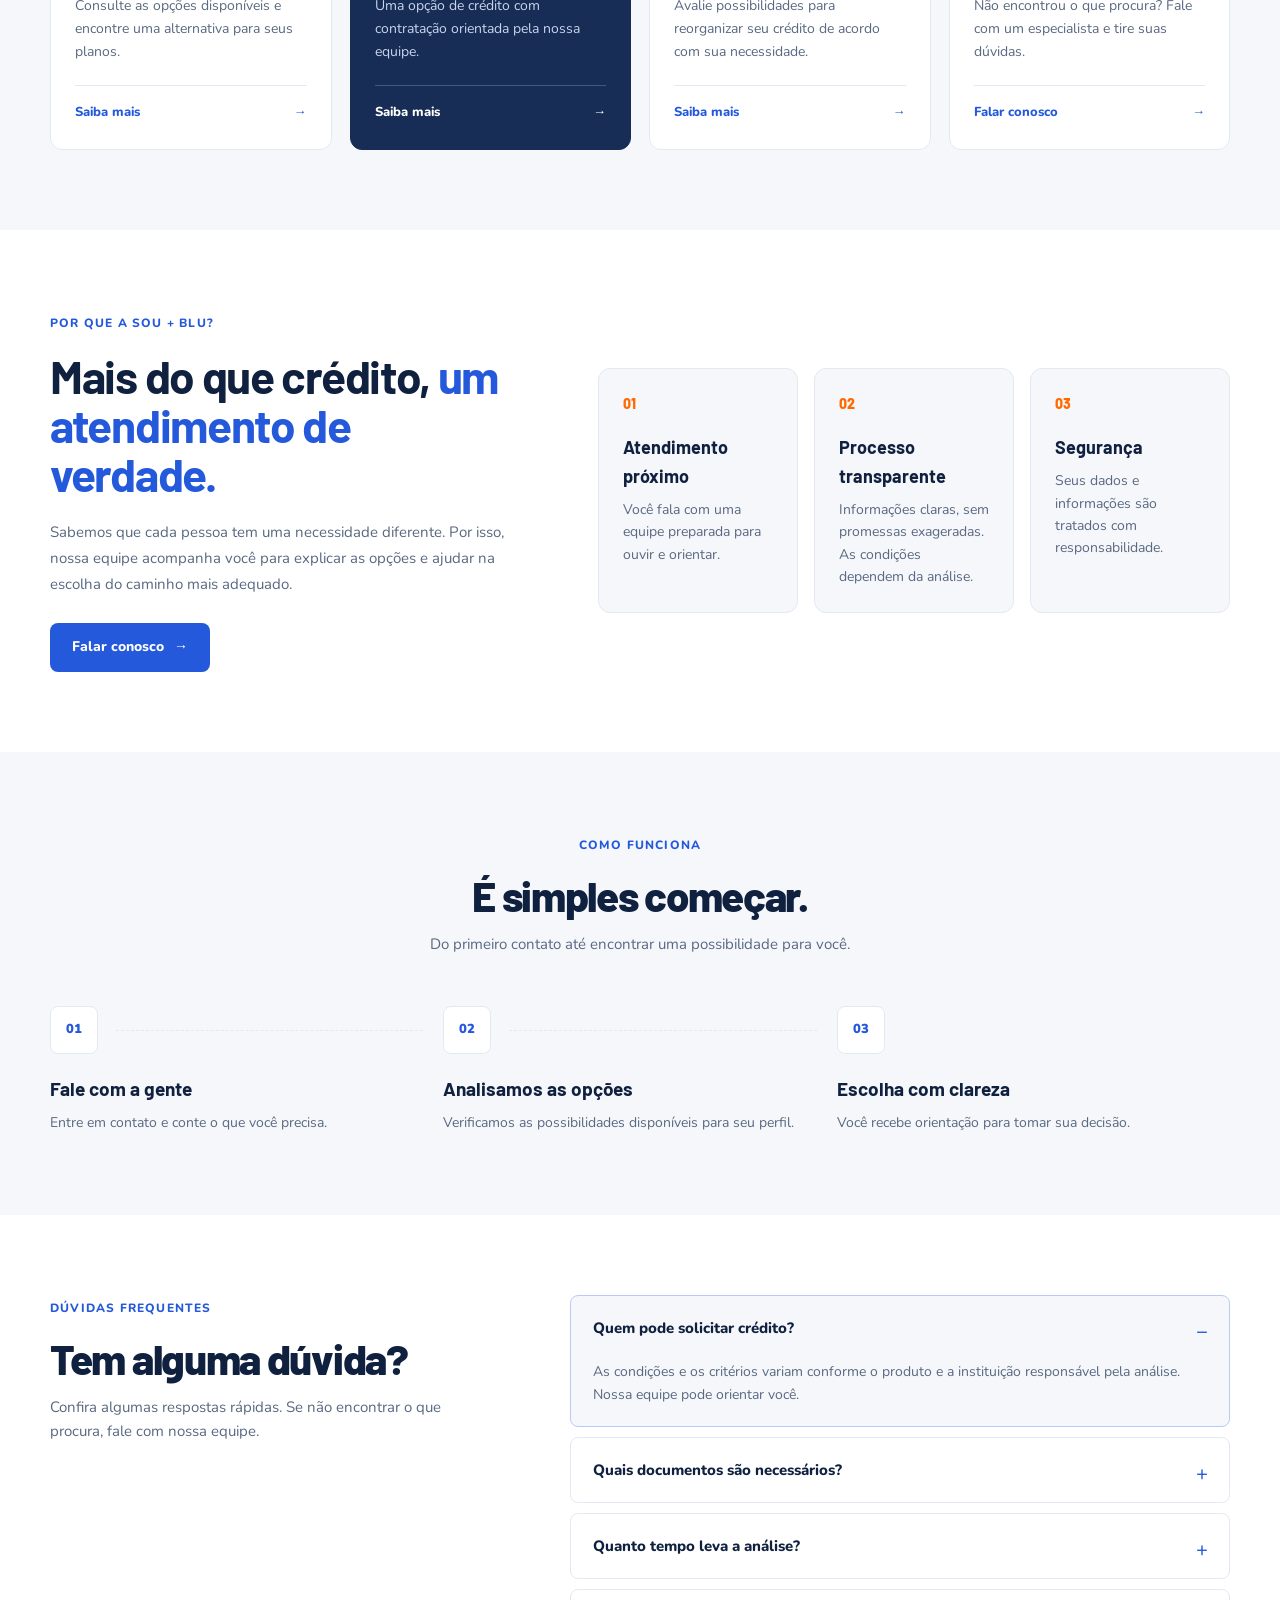
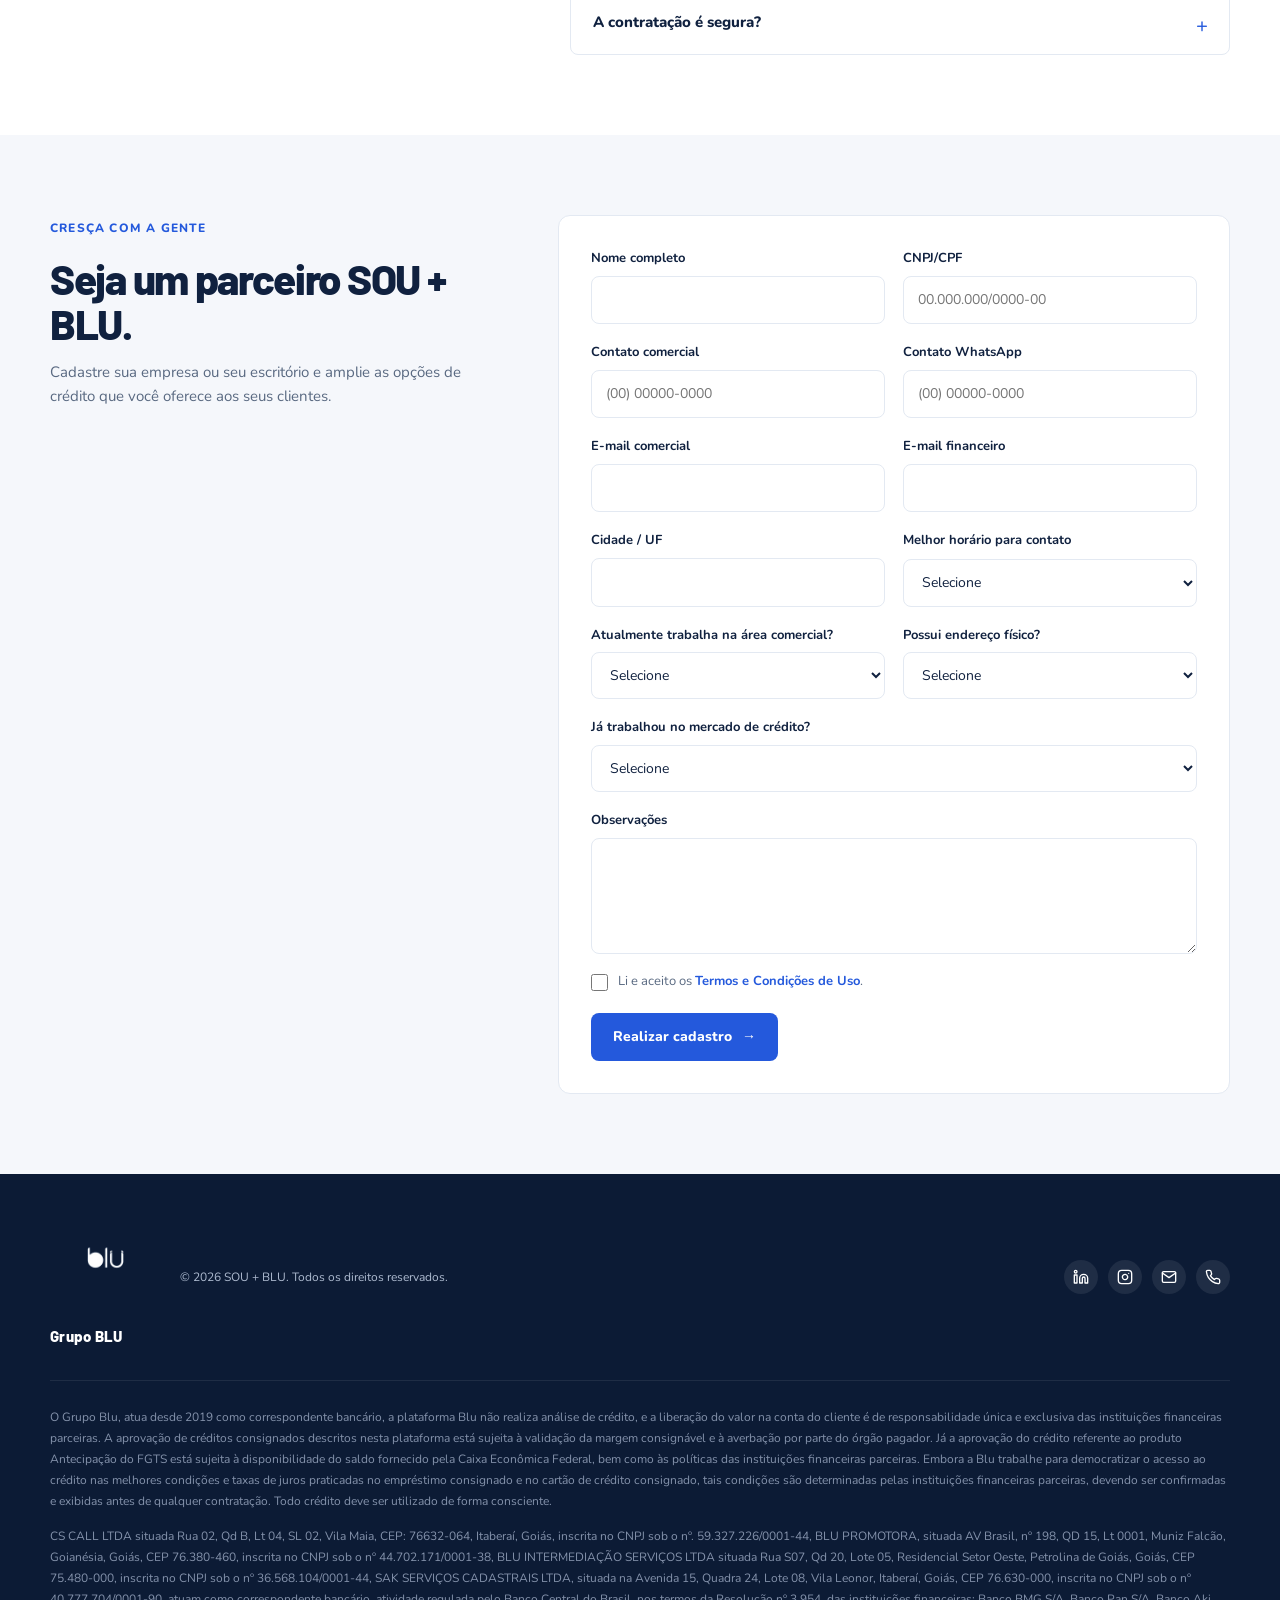
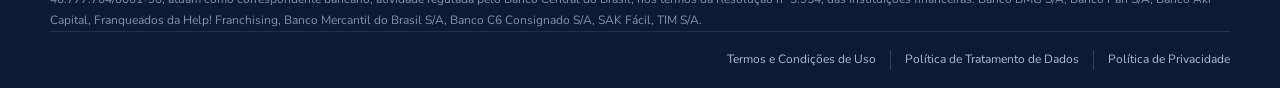
==== commit bf69d745: "Revisão visual do site e ajustes de footer/header Reescreve o style.css removendo CSS morto e regras" ====
--- a/index.html
+++ b/index.html
@@ -39,9 +39,9 @@
 
     <!-- Ações -->
     <div class="nav-actions">
-      <a class="nav-contact" href="#contato">
+      <a class="nav-contact" href="https://soumaisblu.com.br/index.html" target="_blank" rel="noopener noreferrer">
         <span class="nav-contact-icon">↗</span>
-        <span>Falar conosco</span>
+        <span>Faça login na Sou + Blu</span>
       </a>
 
       <button
@@ -85,8 +85,8 @@
       Seja parceiro
     </a>
 
-    <a href="#contato" class="mobile-contact">
-      Falar conosco
+    <a href="https://soumaisblu.com.br/index.html" target="_blank" rel="noopener noreferrer" class="mobile-contact">
+      Faça login na Sou + Blu
       <b>→</b>
     </a>
   </nav>
@@ -131,7 +131,6 @@
           <div class="main-card">
             <div class="card-top">
               <span>SEU PRÓXIMO PASSO</span>
-              <span class="status-dot"></span>
             </div>
 
             <h3>Encontre uma opção<br><span>para você.</span></h3>
@@ -146,10 +145,6 @@
               </div>
             </div>
 
-            <div class="progress">
-              <span></span>
-            </div>
-
             <div class="card-footer">
               <small>Orientação personalizada</small>
               <b>+ Simples</b>
@@ -191,14 +186,14 @@
           </article>
 
           <article class="solution-card">
-            <div class="solution-icon purple"><svg viewBox="0 0 24 24" fill="none" stroke="currentColor" stroke-width="1.8" stroke-linecap="round" stroke-linejoin="round"><path d="M20 11a8 8 0 0 0-14.6-4.6M4 5v4.5h4.5"/><path d="M4 13a8 8 0 0 0 14.6 4.6M20 19v-4.5h-4.5"/></svg></div>
+            <div class="solution-icon navy"><svg viewBox="0 0 24 24" fill="none" stroke="currentColor" stroke-width="1.8" stroke-linecap="round" stroke-linejoin="round"><path d="M20 11a8 8 0 0 0-14.6-4.6M4 5v4.5h4.5"/><path d="M4 13a8 8 0 0 0 14.6 4.6M20 19v-4.5h-4.5"/></svg></div>
             <h3>Refinanciamento</h3>
             <p>Avalie possibilidades para reorganizar seu crédito de acordo com sua necessidade.</p>
             <a href="#contato">Saiba mais <span>→</span></a>
           </article>
 
           <article class="solution-card">
-            <div class="solution-icon green"><svg viewBox="0 0 24 24" fill="none" stroke="currentColor" stroke-width="1.8" stroke-linecap="round" stroke-linejoin="round"><circle cx="6" cy="12" r="1.4" fill="currentColor" stroke="none"/><circle cx="12" cy="12" r="1.4" fill="currentColor" stroke="none"/><circle cx="18" cy="12" r="1.4" fill="currentColor" stroke="none"/></svg></div>
+            <div class="solution-icon blue"><svg viewBox="0 0 24 24" fill="none" stroke="currentColor" stroke-width="1.8" stroke-linecap="round" stroke-linejoin="round"><circle cx="6" cy="12" r="1.4" fill="currentColor" stroke="none"/><circle cx="12" cy="12" r="1.4" fill="currentColor" stroke="none"/><circle cx="18" cy="12" r="1.4" fill="currentColor" stroke="none"/></svg></div>
             <h3>Outras opções</h3>
             <p>Não encontrou o que procura? Fale com um especialista e tire suas dúvidas.</p>
             <a href="#contato">Falar conosco <span>→</span></a>
@@ -232,24 +227,16 @@
           <div class="benefit">
             <div class="benefit-number">02</div>
             <div>
-              <h3>Processo simples</h3>
-              <p>Informações claras para você entender cada etapa.</p>
+              <h3>Processo transparente</h3>
+              <p>Informações claras, sem promessas exageradas. As condições dependem da análise.</p>
             </div>
           </div>
 
           <div class="benefit">
             <div class="benefit-number">03</div>
             <div>
-              <h3>Transparência</h3>
-              <p>Sem promessas exageradas. As condições dependem da análise.</p>
-            </div>
-          </div>
-
-          <div class="benefit">
-            <div class="benefit-number">04</div>
-            <div>
               <h3>Segurança</h3>
-              <p>Seus dados e informações devem ser tratados com responsabilidade.</p>
+              <p>Seus dados e informações são tratados com responsabilidade.</p>
             </div>
           </div>
         </div>
@@ -269,25 +256,18 @@
             <span>01</span>
             <div class="step-line"></div>
             <h3>Fale com a gente</h3>
-            <p>Entre em contato com nossa equipe.</p>
+            <p>Entre em contato e conte o que você precisa.</p>
           </div>
 
           <div class="step">
             <span>02</span>
             <div class="step-line"></div>
-            <h3>Conte o que precisa</h3>
-            <p>Explique sua necessidade e tire suas dúvidas.</p>
+            <h3>Analisamos as opções</h3>
+            <p>Verificamos as possibilidades disponíveis para seu perfil.</p>
           </div>
 
           <div class="step">
             <span>03</span>
-            <div class="step-line"></div>
-            <h3>Analisamos as opções</h3>
-            <p>Verificamos as possibilidades disponíveis para seu perfil.</p>
-          </div>
-
-          <div class="step">
-            <span>04</span>
             <h3>Escolha com clareza</h3>
             <p>Você recebe orientação para tomar sua decisão.</p>
           </div>
@@ -437,9 +417,9 @@
   <footer class="footer">
     <div class="container footer-top">
       <div class="footer-brand-group">
-        <a href="#inicio" class="brand footer-brand">
-          <img class="brand-mark" src="logo-mark.png" alt="SOU + BLU">
-          <span>SOU <b>+</b> BLU</span>
+        <a href="#inicio" class="footer-brand">
+          <img class="footer-logo" src="blu-logo-branca.png" alt="Grupo BLU">
+          <span class="footer-logo-caption">Grupo BLU</span>
         </a>
         <p class="footer-copy">© 2026 SOU + BLU. Todos os direitos reservados.</p>
       </div>
--- a/style.css
+++ b/style.css
@@ -1,19 +1,19 @@
 :root {
   --navy: #102344;
   --navy-2: #172d55;
-  --blue: #2160e8;
+  --blue: #2459dc;
   --blue-light: #edf4ff;
   --orange: #ff6900;
   --orange-light: #fff3e9;
-  --purple: #7255e8;
   --green: #00a978;
   --text: #10213f;
-  --muted: #72809a;
+  --muted: #596981;
   --line: #e3e9f2;
-  --bg: #f8faff;
+  --bg: #f5f7fb;
   --white: #ffffff;
-  --shadow: 0 18px 45px rgba(16, 35, 68, .09);
-  --radius: 18px; 
+  --shadow: 0 10px 26px rgba(16, 35, 68, .08);
+  --radius: 12px;
+  --radius-sm: 8px;
 }
 
 * {
@@ -49,83 +49,72 @@
   margin-inline: auto;
 }
 
+:focus-visible {
+  outline: 2px solid var(--orange);
+  outline-offset: 3px;
+}
+
+.skip-link {
+  position: fixed;
+  top: -100px;
+  left: 16px;
+  z-index: 2000;
+  padding: 12px 20px;
+  background: var(--white);
+  color: var(--navy);
+  border-radius: var(--radius-sm);
+}
+
+.skip-link:focus {
+  top: 12px;
+}
+
+/* =========================
+   NAVBAR
+========================= */
+
 .header {
   position: static;
   z-index: 1000;
-  background: rgba(255, 255, 255, .95);
-  backdrop-filter: blur(14px);
-  border-top: 4px solid var(--orange);
-  border-bottom: 1px solid rgba(227, 233, 242, .85);
-}
-
-/* =========================
-   NAVBAR
-========================= */
-
-.header {
-  position: static;
-  z-index: 1000;
-
-  background: rgba(255, 255, 255, 0.92);
-  backdrop-filter: blur(18px);
-  -webkit-backdrop-filter: blur(18px);
-
-  border-top: 3px solid #ff6900;
-  border-bottom: 1px solid rgba(16, 35, 68, 0.07);
-
-  box-shadow: 0 5px 25px rgba(16, 35, 68, 0.035);
+  background: var(--white);
+  border-top: 3px solid var(--orange);
+  border-bottom: 1px solid var(--line);
 }
 
 .nav {
-  min-height: 78px;
-
+  min-height: 84px;
   display: grid;
   grid-template-columns: 1fr auto 1fr;
-
   align-items: center;
   gap: 30px;
 }
-
-
-/* =========================
-   LOGO
-========================= */
 
 .brand {
   display: inline-flex;
   align-items: center;
   justify-self: start;
-
   gap: 11px;
-
   font-family: "Barlow", sans-serif;
-  font-size: 20px;
-  font-weight: 800;
-
+  font-size: 21px;
+  font-weight: 800;
   letter-spacing: -0.4px;
 }
 
 .brand b {
-  color: #ff6900;
+  color: var(--orange);
 }
 
 .brand-mark {
-  width: 34px;
-  height: 34px;
-
+  width: 40px;
+  height: 40px;
   display: grid;
   place-items: center;
-
-  border-radius: 10px;
+  border-radius: var(--radius-sm);
   overflow: hidden;
-
-  background: #102344;
+  background: var(--blue);
   color: #fff;
-
   font-size: 11px;
   font-weight: 900;
-
-  box-shadow: 0 5px 14px rgba(16, 35, 68, 0.16);
 }
 
 .brand-mark img {
@@ -136,436 +125,193 @@
   box-sizing: border-box;
 }
 
-
-/* =========================
-   MENU DESKTOP
-========================= */
-
 .desktop-nav {
   display: flex;
   align-items: center;
   justify-content: center;
-
   gap: 4px;
-
-  padding: 5px;
-
-  border: 1px solid #e8edf5;
-  border-radius: 14px;
-
-  background: #f8faff;
 }
 
 .desktop-nav a {
   position: relative;
-
   padding: 10px 15px;
-
-  border-radius: 10px;
-
-  color: #69768b;
-
-  font-size: 13px;
-  font-weight: 800;
-
-  transition: 0.2s ease;
+  border-radius: var(--radius-sm);
+  color: var(--muted);
+  font-size: 14px;
+  font-weight: 700;
+  transition: color 200ms ease, background-color 200ms ease;
 }
 
 .desktop-nav a:hover {
-  color: #102344;
-  background: #fff;
+  color: var(--navy);
+  background: var(--bg);
 }
 
 .desktop-nav a.active {
-  color: #102344;
-  background: #fff;
-
-  box-shadow: 0 3px 12px rgba(16, 35, 68, 0.07);
-}
-
-.desktop-nav a.active::after {
-  content: "";
-
-  position: absolute;
-
-  left: 50%;
-  bottom: 3px;
-
-  width: 4px;
-  height: 4px;
-
-  border-radius: 50%;
-
-  transform: translateX(-50%);
-
-  background: #ff6900;
-}
-
-
-/* =========================
-   BOTÃO FALAR CONOSCO
-========================= */
+  color: var(--blue);
+  background: var(--blue-light);
+}
 
 .nav-actions {
   justify-self: end;
-
-  display: flex;
-  align-items: center;
-
+  display: flex;
+  align-items: center;
   gap: 10px;
 }
 
 .nav-contact {
   display: inline-flex;
   align-items: center;
-
   gap: 9px;
-
-  padding: 10px 15px;
-
-  border: 1px solid #d8e0ed;
-  border-radius: 11px;
-
-  color: #102344;
+  padding: 10px 4px 10px 12px;
+  border: 1px solid var(--line);
+  border-radius: var(--radius-sm);
+  color: var(--navy);
   background: #fff;
-
-  font-size: 12px;
-  font-weight: 900;
-
-  transition: 0.2s ease;
+  font-size: 13px;
+  font-weight: 800;
+  transition: color 200ms ease, background-color 200ms ease, border-color 200ms ease;
 }
 
 .nav-contact:hover {
   color: #fff;
-
-  border-color: #102344;
-  background: #102344;
-
-  transform: translateY(-1px);
+  border-color: var(--navy);
+  background: var(--navy);
 }
 
 .nav-contact-icon {
-  width: 24px;
-  height: 24px;
-
+  width: 28px;
+  height: 28px;
   display: grid;
   place-items: center;
-
-  border-radius: 7px;
-
+  border-radius: 50%;
   color: #fff;
-  background: #ff6900;
-
+  background: var(--orange);
   font-size: 13px;
-}
-
-
-/* =========================
-   VÍDEO INSTITUCIONAL
-========================= */
-
-.institutional-video {
-  padding: 90px 0;
-  background: #f8faff;
-}
-
-.video-heading {
-  max-width: 700px;
-  margin: 0 auto 40px;
-  text-align: center;
-}
-
-.video-heading h2 {
-  font-family: "Barlow", sans-serif;
-  font-size: clamp(36px, 4vw, 50px);
-  line-height: 1.05;
-  letter-spacing: -1.5px;
-}
-
-.video-heading h2 span {
-  color: #2160e8;
-}
-
-.video-heading p {
-  max-width: 600px;
-  margin: 17px auto 0;
-  color: #72809a;
-  font-size: 15px;
-  line-height: 1.7;
-}
-
-
-/* Área do vídeo */
-
-.video-wrapper {
-  position: relative;
-
-  width: 100%;
-  max-width: 1050px;
-
-  margin: 0 auto;
-
-  aspect-ratio: 16 / 9;
-
-  overflow: hidden;
-
-  border-radius: 24px;
-
-  background: #102344;
-
-  box-shadow:
-    0 25px 60px rgba(16, 35, 68, 0.16);
-
-  border: 6px solid #fff;
-}
-
-
-/* Vídeo */
-
-.video-wrapper iframe {
-  width: 100%;
-  height: 100%;
-
-  display: block;
-
-  border: 0;
-}
-
-
-/* Identificação do vídeo */
-
-.video-label {
-  position: absolute;
-
-  left: 22px;
-  bottom: 22px;
-
-  display: flex;
-  align-items: center;
-
-  gap: 11px;
-
-  padding: 10px 14px;
-
-  border-radius: 12px;
-
-  color: #fff;
-
-  background: rgba(16, 35, 68, 0.88);
-
-  backdrop-filter: blur(10px);
-
-  pointer-events: none;
-}
-
-.video-play {
-  width: 34px;
-  height: 34px;
-
-  display: grid;
-  place-items: center;
-
-  border-radius: 9px;
-
-  color: #fff;
-  background: #ff6900;
-
-  font-size: 12px;
-}
-
-.video-label strong,
-.video-label small {
-  display: block;
-}
-
-.video-label strong {
-  font-size: 11px;
-}
-
-.video-label small {
-  margin-top: 1px;
-
-  color: #b9c7dd;
-
-  font-size: 9px;
-}
-
-
-/* =========================
-   MOBILE
-========================= */
-
-@media (max-width: 600px) {
-
-  .institutional-video {
-    padding: 70px 0;
-  }
-
-  .video-wrapper {
-    border-radius: 17px;
-    border-width: 4px;
-  }
-
-  .video-label {
-    left: 12px;
-    bottom: 12px;
-
-    padding: 7px 10px;
-  }
-
-  .video-play {
-    width: 29px;
-    height: 29px;
-  }
 }
 
 .menu-btn {
   display: none;
-
   width: 42px;
   height: 42px;
-
-  border: 1px solid #dfe6f0;
-  border-radius: 11px;
-
+  border: 1px solid var(--line);
+  border-radius: var(--radius-sm);
   background: #fff;
-
   cursor: pointer;
 }
 
 .menu-btn span {
   display: block;
-
-  width: 19px;
+  width: 20px;
   height: 2px;
-
-  margin: 4px auto;
-
-  border-radius: 5px;
-
-  background: #102344;
-}
+  margin: 5px auto;
+  border-radius: 4px;
+  background: var(--navy);
+  transition: transform 250ms ease, opacity 180ms ease;
+}
+
+.menu-btn[aria-expanded="true"] span:nth-child(1) { transform: translateY(7px) rotate(45deg); }
+.menu-btn[aria-expanded="true"] span:nth-child(2) { opacity: 0; }
+.menu-btn[aria-expanded="true"] span:nth-child(3) { transform: translateY(-7px) rotate(-45deg); }
 
 .mobile-menu {
   display: none;
 }
 
+.mobile-menu.open {
+  display: grid;
+  padding: 10px 24px 22px;
+  border-top: 1px solid var(--line);
+  background: #fff;
+}
+
+.mobile-menu a {
+  display: flex;
+  align-items: center;
+  gap: 15px;
+  padding: 14px 0;
+  border-bottom: 1px solid var(--line);
+  color: var(--muted);
+  font-size: 14px;
+  font-weight: 700;
+}
+
+.mobile-menu a span {
+  color: #9aa7ba;
+  font-size: 11px;
+  font-weight: 800;
+  letter-spacing: .5px;
+}
+
+.mobile-menu .mobile-contact {
+  margin-top: 8px;
+  padding: 14px 16px;
+  border: 0;
+  border-radius: var(--radius-sm);
+  color: #fff;
+  background: var(--navy);
+}
+
+.mobile-menu .mobile-contact b {
+  margin-left: auto;
+  color: var(--orange);
+  font-size: 16px;
+}
 
 /* =========================
-   RESPONSIVO
+   BOTÕES
 ========================= */
-
-@media (max-width: 800px) {
-
-  .nav {
-    display: flex;
-    justify-content: space-between;
-
-    min-height: 70px;
-  }
-
-  .desktop-nav,
-  .nav-contact {
-    display: none;
-  }
-
-  .nav-actions {
-    justify-self: auto;
-  }
-
-  .menu-btn {
-    display: block;
-  }
-
-  .mobile-menu {
-    display: none;
-
-    padding: 8px 16px 20px;
-
-    border-top: 1px solid #e3e9f2;
-
-    background: rgba(255, 255, 255, 0.98);
-  }
-
-  .mobile-menu.open {
-    display: grid;
-  }
-
-  .mobile-menu a {
-    display: flex;
-    align-items: center;
-    justify-content: space-between;
-
-    padding: 14px 0;
-
-    border-bottom: 1px solid #f0f3f8;
-
-    color: #5d6b83;
-
-    font-size: 13px;
-    font-weight: 800;
-  }
-
-  .mobile-menu a span {
-    color: #9aa7ba;
-
-    font-size: 10px;
-    font-weight: 900;
-
-    letter-spacing: 1px;
-  }
-
-  .mobile-menu .mobile-contact {
-    margin-top: 8px;
-
-    padding: 14px 16px;
-
-    border: 0;
-    border-radius: 11px;
-
-    color: #fff;
-    background: #102344;
-  }
-
-  .mobile-menu .mobile-contact b {
-    color: #ff6900;
-
-    font-size: 18px;
-  }
-}
 
 .btn {
   display: inline-flex;
   align-items: center;
   justify-content: center;
-  gap: 12px;
+  gap: 10px;
+  min-height: 48px;
   border: 0;
-  border-radius: 11px;
-  padding: 13px 20px;
+  border-radius: var(--radius-sm);
+  padding: 13px 22px;
+  font: inherit;
   font-size: 14px;
   font-weight: 800;
   cursor: pointer;
-  transition: transform .2s ease, box-shadow .2s ease, background .2s ease;
+  transition: transform 180ms ease, box-shadow 180ms ease, background-color 180ms ease, color 180ms ease, border-color 180ms ease;
+}
+
+.btn span {
+  display: inline-block;
+  transition: transform 200ms ease;
+}
+
+.btn:hover span {
+  transform: translateX(3px);
 }
 
 .btn:hover {
-  transform: translateY(-2px);
+  transform: translateY(-1px);
+}
+
+.btn:active {
+  transform: translateY(0);
 }
 
 .btn-primary {
   color: #fff;
   background: var(--blue);
-  box-shadow: 0 10px 25px rgba(33, 96, 232, .24);
 }
 
 .btn-primary:hover {
-  background: #1554d7;
+  background: #1d4bc4;
 }
 
 .btn-outline {
   color: var(--navy);
-  border: 1px solid #cfd8e7;
+  border: 1px solid var(--line);
   background: #fff;
+}
+
+.btn-outline:hover {
+  border-color: var(--navy);
 }
 
 .btn-white {
@@ -574,51 +320,46 @@
   padding-inline: 24px;
 }
 
-.menu-btn {
-  display: none;
-  border: 0;
-  background: transparent;
-  width: 42px;
-  height: 42px;
-  cursor: pointer;
-}
-
-.menu-btn span {
-  display: block;
-  width: 22px;
-  height: 2px;
-  margin: 5px auto;
-  background: var(--navy);
-  border-radius: 4px;
-}
-
-.mobile-menu {
-  display: none;
-}
+.text-link {
+  color: var(--navy);
+  font-size: 14px;
+  font-weight: 800;
+  transition: color 200ms ease;
+}
+
+.text-link span {
+  display: inline-block;
+  margin-left: 6px;
+  color: var(--blue);
+  transition: transform 200ms ease;
+}
+
+.text-link:hover span {
+  transform: translateX(3px);
+}
+
+/* =========================
+   HERO
+========================= */
 
 .hero {
   position: relative;
-  min-height: 650px;
-  display: flex;
-  align-items: center;
-  overflow: hidden;
-  background:
-    radial-gradient(circle at 80% 50%, rgba(33, 96, 232, .07), transparent 32%),
-    linear-gradient(180deg, #fff 0%, #f8faff 100%);
+  min-height: 620px;
+  display: flex;
+  align-items: center;
+  background: linear-gradient(180deg, #fff 0%, var(--bg) 100%);
 }
 
 .hero-grid {
-  position: relative;
-  z-index: 2;
-  display: grid;
-  grid-template-columns: 1fr 1fr;
-  align-items: center;
-  gap: 55px;
-  padding: 75px 0 90px;
+  display: grid;
+  grid-template-columns: 1.05fr .95fr;
+  align-items: center;
+  gap: 50px;
+  padding: 76px 0 84px;
 }
 
 .hero-copy {
-  max-width: 620px;
+  max-width: 580px;
 }
 
 .eyebrow {
@@ -628,30 +369,29 @@
   margin-bottom: 18px;
   color: var(--blue);
   text-transform: uppercase;
-  letter-spacing: 1.3px;
-  font-size: 11px;
+  letter-spacing: 1.2px;
+  font-size: 12px;
   font-weight: 800;
 }
 
 .eyebrow i {
-  width: 8px;
-  height: 8px;
+  width: 7px;
+  height: 7px;
   border-radius: 50%;
   background: var(--orange);
 }
 
 .hero h1,
 .section-heading h2,
-.why-copy h2,
-.contact-box h2 {
+.why-copy h2 {
   font-family: "Barlow", sans-serif;
-  letter-spacing: -1.5px;
-  line-height: 1.05;
+  letter-spacing: -1.3px;
+  line-height: 1.07;
 }
 
 .hero h1 {
-  max-width: 650px;
-  font-size: clamp(48px, 5.5vw, 72px);
+  max-width: 620px;
+  font-size: clamp(40px, 4.6vw, 60px);
   font-weight: 800;
 }
 
@@ -661,37 +401,28 @@
 }
 
 .hero-copy > p {
-  max-width: 570px;
-  margin-top: 25px;
+  max-width: 500px;
+  margin-top: 22px;
   color: var(--muted);
   font-size: 17px;
-  line-height: 1.75;
+  line-height: 1.7;
 }
 
 .hero-actions {
   display: flex;
   align-items: center;
   flex-wrap: wrap;
-  gap: 24px;
-  margin-top: 32px;
-}
-
-.text-link {
-  color: var(--navy);
-  font-size: 14px;
-  font-weight: 800;
-}
-
-.text-link span {
-  margin-left: 6px;
-  color: var(--blue);
+  gap: 22px;
+  margin-top: 30px;
 }
 
 .trust-row {
   display: flex;
   align-items: center;
   gap: 20px;
-  margin-top: 52px;
+  margin-top: 40px;
+  padding-top: 24px;
+  border-top: 1px solid var(--line);
 }
 
 .trust-item {
@@ -705,12 +436,12 @@
 
 .trust-item small {
   color: var(--muted);
-  font-size: 11px;
+  font-size: 12px;
 }
 
 .divider {
   width: 1px;
-  height: 35px;
+  height: 32px;
   background: var(--line);
 }
 
@@ -720,41 +451,26 @@
 }
 
 .main-card {
-  position: relative;
-  width: min(380px, 100%);
+  width: min(360px, 100%);
   padding: clamp(24px, 3vw, 30px);
-  border-radius: 25px;
-  background: linear-gradient(145deg, var(--navy), #1c3970);
+  border-radius: var(--radius);
+  background: linear-gradient(155deg, var(--navy), var(--navy-2));
   color: #fff;
-  box-shadow: 0 35px 70px rgba(16, 35, 68, .18);
-}
-
-.card-top,
-.card-footer {
-  display: flex;
-  justify-content: space-between;
-  align-items: center;
+  box-shadow: 0 20px 40px rgba(16, 35, 68, .16);
 }
 
 .card-top {
-  color: #dbe6fb;
+  color: #c3d1ea;
   font-size: 12px;
   font-weight: 700;
-}
-
-.status-dot {
-  width: 9px;
-  height: 9px;
-  background: #42d5a5;
-  border-radius: 50%;
-  box-shadow: 0 0 0 5px rgba(66, 213, 165, .12);
+  letter-spacing: .3px;
 }
 
 .main-card h3 {
-  margin-top: 42px;
+  margin-top: 32px;
   font-family: "Barlow", sans-serif;
-  font-size: 31px;
-  line-height: 1.1;
+  font-size: 30px;
+  line-height: 1.15;
 }
 
 .main-card h3 span {
@@ -765,11 +481,11 @@
   display: flex;
   align-items: center;
   gap: 13px;
-  margin-top: 30px;
+  margin-top: 28px;
   padding: 14px;
-  border: 1px solid rgba(255,255,255,.12);
-  border-radius: 14px;
-  background: rgba(255,255,255,.07);
+  border: 1px solid rgba(255, 255, 255, .12);
+  border-radius: var(--radius-sm);
+  background: rgba(255, 255, 255, .06);
 }
 
 .mini-icon {
@@ -777,11 +493,10 @@
   height: 38px;
   display: grid;
   place-items: center;
-  border-radius: 10px;
+  border-radius: var(--radius-sm);
   color: #fff;
   background: var(--orange);
-  font-size: 12px;
-  font-weight: 800;
+  flex-shrink: 0;
 }
 
 .mini-icon svg,
@@ -790,35 +505,28 @@
   height: 55%;
 }
 
-.credit-box small,
-.card-footer small {
+.credit-box small {
   display: block;
   color: #aebddd;
-  font-size: 10px;
+  font-size: 11px;
 }
 
 .credit-box strong {
   font-size: 13px;
 }
 
-.progress {
-  height: 5px;
-  margin-top: 25px;
-  overflow: hidden;
-  border-radius: 99px;
-  background: rgba(255,255,255,.12);
-}
-
-.progress span {
-  display: block;
-  width: 73%;
-  height: 100%;
-  border-radius: inherit;
-  background: var(--orange);
-}
-
 .card-footer {
-  margin-top: 16px;
+  display: flex;
+  justify-content: space-between;
+  align-items: center;
+  margin-top: 22px;
+  padding-top: 18px;
+  border-top: 1px solid rgba(255, 255, 255, .12);
+}
+
+.card-footer small {
+  color: #aebddd;
+  font-size: 11px;
 }
 
 .card-footer b {
@@ -826,16 +534,16 @@
   font-size: 11px;
 }
 
+/* =========================
+   SEÇÕES GERAIS
+========================= */
+
 .section {
-  padding: 105px 0;
-}
-
-.solutions {
-  background: #fff;
+  padding: 80px 0;
 }
 
 .section-heading {
-  max-width: 650px;
+  max-width: 640px;
 }
 
 .section-heading.centered {
@@ -844,159 +552,257 @@
 }
 
 .section-heading h2 {
-  font-size: clamp(36px, 4vw, 49px);
+  font-size: clamp(32px, 3.4vw, 42px);
   font-weight: 800;
 }
 
 .section-heading p {
-  margin-top: 17px;
+  margin-top: 14px;
   color: var(--muted);
   font-size: 15px;
 }
 
+/* Vídeo institucional */
+
+.institutional-video {
+  padding: 72px 0;
+  background: #fff;
+  border-bottom: 1px solid var(--line);
+}
+
+.about-grid {
+  display: grid;
+  grid-template-columns: .85fr 1.15fr;
+  align-items: center;
+  gap: 70px;
+}
+
+.about-mark {
+  min-height: 250px;
+  border-radius: var(--radius);
+  background: var(--navy-2);
+  color: #fff;
+  display: flex;
+  flex-direction: column;
+  justify-content: center;
+  padding: 36px;
+}
+
+.about-mark > span {
+  font-size: 20px;
+  letter-spacing: 6px;
+  font-weight: 800;
+}
+
+.about-mark strong {
+  font: 800 58px/1.15 "Barlow", sans-serif;
+  letter-spacing: -2px;
+}
+
+.about-mark small {
+  margin-top: 22px;
+  font-size: 11px;
+  letter-spacing: 1.2px;
+  color: #c0d4ff;
+}
+
+.video-heading h2 {
+  font-size: clamp(30px, 3.2vw, 40px);
+}
+
+.video-heading p {
+  margin: 16px 0;
+  max-width: 540px;
+  color: var(--muted);
+  font-size: 15px;
+  line-height: 1.7;
+}
+
+.configured-video {
+  width: 100%;
+  aspect-ratio: 16 / 9;
+  border: 0;
+  border-radius: var(--radius);
+}
+
+/* Soluções */
+
+.solutions {
+  background: var(--bg);
+}
+
 .solutions-grid {
   display: grid;
   grid-template-columns: repeat(4, 1fr);
-  gap: 17px;
-  margin-top: 50px;
+  gap: 18px;
+  margin-top: 44px;
 }
 
 .solution-card {
   position: relative;
-  min-height: 280px;
-  padding: 27px;
+  display: flex;
+  flex-direction: column;
+  min-height: 290px;
+  padding: 26px 24px;
   border: 1px solid var(--line);
   border-radius: var(--radius);
   background: #fff;
-  transition: .25s ease;
+  transition: transform 180ms ease, box-shadow 180ms ease, border-color 180ms ease;
 }
 
 .solution-card:hover {
-  transform: translateY(-5px);
+  transform: translateY(-3px);
+  border-color: #c7d4ea;
   box-shadow: var(--shadow);
 }
 
 .solution-card.featured {
-  border-color: #d8e3fb;
-  box-shadow: 0 15px 40px rgba(33,96,232,.09);
+  background: var(--navy-2);
+  color: #fff;
+  border-color: var(--navy-2);
+}
+
+.solution-card.featured p {
+  color: #c9d5ee;
+}
+
+.solution-card.featured a {
+  color: #fff;
+  border-color: rgba(255, 255, 255, .2);
 }
 
 .solution-icon {
-  width: 48px;
-  height: 48px;
+  width: 46px;
+  height: 46px;
   display: grid;
   place-items: center;
-  border-radius: 13px;
-  font-weight: 900;
-  margin-bottom: 22px;
+  border-radius: var(--radius-sm);
+  margin-bottom: 20px;
 }
 
 .solution-icon.blue { color: var(--blue); background: var(--blue-light); }
 .solution-icon.orange { color: var(--orange); background: var(--orange-light); }
-.solution-icon.purple { color: var(--purple); background: #f1edff; }
-.solution-icon.green { color: var(--green); background: #e9faf4; }
+.solution-icon.navy { color: var(--navy); background: #eef1f7; }
 
 .card-tag {
   position: absolute;
-  top: 27px;
+  top: 26px;
   right: 20px;
-  padding: 5px 8px;
-  border-radius: 99px;
+  padding: 5px 9px;
+  border-radius: 999px;
   color: var(--blue);
   background: var(--blue-light);
   text-transform: uppercase;
-  font-size: 8px;
-  font-weight: 900;
-  letter-spacing: .6px;
+  font-size: 10px;
+  font-weight: 800;
+  letter-spacing: .4px;
 }
 
 .solution-card h3 {
   font-family: "Barlow", sans-serif;
-  font-size: 22px;
+  font-size: 21px;
 }
 
 .solution-card p {
   margin-top: 10px;
+  margin-bottom: 22px;
   color: var(--muted);
+  font-size: 14px;
+  line-height: 1.65;
+}
+
+.solution-card a {
+  display: flex;
+  justify-content: space-between;
+  margin-top: auto;
+  padding-top: 16px;
+  border-top: 1px solid var(--line);
+  color: var(--blue);
   font-size: 13px;
-  line-height: 1.7;
-}
-
-.solution-card a {
-  position: absolute;
-  left: 27px;
-  bottom: 25px;
-  color: var(--blue);
-  font-size: 12px;
-  font-weight: 900;
+  font-weight: 800;
+  transition: color 200ms ease;
 }
 
 .solution-card a span {
-  margin-left: 5px;
-}
+  display: inline-block;
+  transition: transform 200ms ease;
+}
+
+.solution-card a:hover span {
+  transform: translateX(3px);
+}
+
+/* Por que a SOU + BLU */
 
 .why {
-  background: var(--bg);
+  background: #fff;
 }
 
 .why-grid {
   display: grid;
   grid-template-columns: .85fr 1.15fr;
   align-items: center;
-  gap: 90px;
+  gap: 80px;
 }
 
 .why-copy h2 {
-  max-width: 520px;
-  font-size: clamp(38px, 4vw, 53px);
+  max-width: 500px;
+  font-size: clamp(34px, 3.6vw, 46px);
 }
 
 .why-copy p {
-  max-width: 530px;
-  margin: 23px 0 30px;
+  max-width: 510px;
+  margin: 20px 0 26px;
   color: var(--muted);
   font-size: 15px;
-  line-height: 1.8;
+  line-height: 1.75;
 }
 
 .benefits {
   display: grid;
-  grid-template-columns: 1fr 1fr;
-  gap: 17px;
+  grid-template-columns: repeat(3, 1fr);
+  gap: 16px;
 }
 
 .benefit {
   min-height: 180px;
-  padding: 26px;
+  padding: 24px;
   border: 1px solid var(--line);
   border-radius: var(--radius);
-  background: #fff;
+  background: var(--bg);
+  transition: transform 180ms ease, border-color 180ms ease, box-shadow 180ms ease;
 }
 
 .benefit-number {
-  margin-bottom: 25px;
+  margin-bottom: 18px;
   color: var(--orange);
   font-family: "Barlow", sans-serif;
-  font-size: 12px;
+  font-size: 14px;
   font-weight: 800;
 }
 
 .benefit h3 {
   font-family: "Barlow", sans-serif;
-  font-size: 19px;
+  font-size: 18px;
 }
 
 .benefit p {
   margin-top: 8px;
   color: var(--muted);
-  font-size: 12px;
+  font-size: 14px;
   line-height: 1.6;
 }
 
+/* Como funciona */
+
+.steps {
+  background: var(--bg);
+}
+
 .steps-grid {
   display: grid;
-  grid-template-columns: repeat(4, 1fr);
-  margin-top: 55px;
+  grid-template-columns: repeat(3, 1fr);
+  margin-top: 50px;
 }
 
 .step {
@@ -1006,45 +812,48 @@
 
 .step > span {
   display: grid;
-  width: 47px;
-  height: 47px;
+  width: 48px;
+  height: 48px;
   place-items: center;
-  margin-bottom: 23px;
-  border-radius: 13px;
+  margin-bottom: 20px;
+  border-radius: var(--radius-sm);
+  border: 1px solid var(--line);
   color: var(--blue);
-  background: var(--blue-light);
-  font-size: 12px;
+  background: #fff;
+  font-size: 13px;
   font-weight: 900;
 }
 
 .step h3 {
   font-family: "Barlow", sans-serif;
-  font-size: 20px;
+  font-size: 19px;
 }
 
 .step p {
-  margin-top: 9px;
+  margin-top: 8px;
   color: var(--muted);
-  font-size: 12px;
-  line-height: 1.7;
+  font-size: 14px;
+  line-height: 1.6;
 }
 
 .step-line {
   position: absolute;
-  top: 23px;
-  left: 65px;
+  top: 24px;
+  left: 66px;
   right: 20px;
-  border-top: 1px dashed #cbd5e5;
-}
+  border-top: 1px dashed var(--line);
+}
+
+/* Dúvidas */
 
 .faq {
-  background: var(--bg);
+  background: #fff;
 }
 
 .faq-grid {
   display: grid;
   grid-template-columns: .8fr 1.2fr;
-  gap: 90px;
+  gap: 80px;
 }
 
 .accordion {
@@ -1054,9 +863,14 @@
 
 .accordion details {
   border: 1px solid var(--line);
-  border-radius: 13px;
+  border-radius: var(--radius-sm);
   background: #fff;
   overflow: hidden;
+}
+
+.accordion details[open] {
+  border-color: #b8cafa;
+  background: var(--bg);
 }
 
 .accordion summary {
@@ -1064,7 +878,7 @@
   padding: 20px 50px 20px 22px;
   list-style: none;
   cursor: pointer;
-  font-size: 14px;
+  font-size: 15px;
   font-weight: 800;
 }
 
@@ -1082,14 +896,25 @@
 }
 
 .accordion details[open] summary::after {
-  content: "−";
+  content: "\2212";
 }
 
 .accordion p {
   padding: 0 22px 20px;
   color: var(--muted);
-  font-size: 12px;
-  line-height: 1.7;
+  font-size: 14px;
+  line-height: 1.65;
+}
+
+@media (prefers-reduced-motion: no-preference) {
+  @keyframes fade-in {
+    from { opacity: 0; }
+    to { opacity: 1; }
+  }
+
+  .accordion details[open] p {
+    animation: fade-in 200ms ease-out both;
+  }
 }
 
 /* =========================
@@ -1097,13 +922,13 @@
 ========================= */
 
 .partners {
-  background: #fff;
+  background: var(--bg);
 }
 
 .partners-grid {
   display: grid;
   grid-template-columns: .8fr 1.2fr;
-  gap: 70px;
+  gap: 60px;
   align-items: start;
 }
 
@@ -1113,7 +938,7 @@
   padding: 32px;
   border: 1px solid var(--line);
   border-radius: var(--radius);
-  background: var(--bg);
+  background: #fff;
 }
 
 .form-row {
@@ -1129,16 +954,17 @@
 
 .form-field label {
   color: var(--text);
-  font-size: 12px;
-  font-weight: 800;
+  font-size: 13px;
+  font-weight: 700;
 }
 
 .form-field input,
 .form-field select,
 .form-field textarea {
+  min-height: 46px;
   padding: 12px 14px;
   border: 1px solid var(--line);
-  border-radius: 10px;
+  border-radius: var(--radius-sm);
   background: #fff;
   color: var(--text);
   font: inherit;
@@ -1204,72 +1030,9 @@
   font-weight: 700;
 }
 
-@media (max-width: 900px) {
-  .partners-grid {
-    grid-template-columns: 1fr;
-    gap: 34px;
-  }
-}
-
-@media (max-width: 600px) {
-  .form-row {
-    grid-template-columns: 1fr;
-  }
-
-  .partners-form {
-    padding: 22px;
-  }
-}
-
-.contact {
-  padding-top: 50px;
-  padding-bottom: 100px;
-}
-
-.contact-box {
-  position: relative;
-  display: flex;
-  align-items: center;
-  justify-content: space-between;
-  gap: 30px;
-  overflow: hidden;
-  padding: 55px 65px;
-  border-radius: 24px;
-  background: var(--navy);
-  color: #fff;
-}
-
-.contact-box::after {
-  content: "";
-  position: absolute;
-  width: 330px;
-  height: 330px;
-  right: 80px;
-  top: -200px;
-  border: 1px solid rgba(255,255,255,.08);
-  border-radius: 50%;
-  box-shadow: 0 0 0 60px rgba(255,255,255,.025), 0 0 0 120px rgba(255,255,255,.018);
-}
-
-.eyebrow.light {
-  color: #8eb4ff;
-}
-
-.contact-box h2 {
-  font-size: 48px;
-}
-
-.contact-box p {
-  max-width: 530px;
-  margin-top: 10px;
-  color: #b5c4df;
-}
-
-.contact-box .btn {
-  position: relative;
-  z-index: 2;
-  flex-shrink: 0;
-}
+/* =========================
+   FOOTER
+========================= */
 
 .footer {
   color: #aebbd0;
@@ -1283,7 +1046,7 @@
   justify-content: space-between;
   gap: 20px 32px;
   padding: 32px 0;
-  border-bottom: 1px solid rgba(255,255,255,.08);
+  border-bottom: 1px solid rgba(255, 255, 255, .08);
 }
 
 .footer-brand-group {
@@ -1294,23 +1057,28 @@
 }
 
 .footer-brand {
+  display: flex;
+  flex-direction: column;
+  align-items: flex-start;
+  gap: 8px;
   color: #fff;
+}
+
+.footer-logo {
+  width: 110px;
+  height: auto;
+  object-fit: contain;
+}
+
+.footer-logo-caption {
+  font-family: "Barlow", sans-serif;
+  font-size: 15px;
+  font-weight: 800;
+  letter-spacing: .3px;
 }
 
 .footer-copy {
   font-size: 12px;
-}
-
-.footer-links {
-  display: flex;
-  flex-wrap: wrap;
-  gap: 10px 24px;
-  font-size: 13px;
-  font-weight: 700;
-}
-
-.footer-links a:hover {
-  color: #fff;
 }
 
 .footer-social {
@@ -1324,11 +1092,9 @@
   width: 34px;
   height: 34px;
   border-radius: 50%;
-  background: rgba(255,255,255,.08);
+  background: rgba(255, 255, 255, .08);
   color: #fff;
-  font-size: 12px;
-  font-weight: 800;
-  transition: background-color .2s ease;
+  transition: background-color 200ms ease;
 }
 
 .social-btn svg {
@@ -1347,8 +1113,8 @@
 }
 
 .footer-legal p {
-  font-size: 11px;
-  line-height: 1.8;
+  font-size: 12px;
+  line-height: 1.75;
   color: #8492ab;
 }
 
@@ -1390,8 +1156,8 @@
   display: flex;
   justify-content: flex-end;
   padding: 18px 0;
-  border-top: 1px solid rgba(255,255,255,.08);
-  font-size: 11px;
+  border-top: 1px solid rgba(255, 255, 255, .08);
+  font-size: 12px;
 }
 
 .footer-policy-links {
@@ -1402,7 +1168,8 @@
 
 .footer-policy-links a {
   padding-right: 14px;
-  border-right: 1px solid rgba(255,255,255,.15);
+  border-right: 1px solid rgba(255, 255, 255, .15);
+  transition: color 200ms ease;
 }
 
 .footer-policy-links a:last-child {
@@ -1419,7 +1186,7 @@
 ========================= */
 
 .legal {
-  padding: 90px 0 105px;
+  padding: 80px 0 100px;
   background: var(--bg);
 }
 
@@ -1430,7 +1197,7 @@
 
 .legal-container h1 {
   font-family: "Barlow", sans-serif;
-  font-size: clamp(30px, 4vw, 44px);
+  font-size: clamp(28px, 3.6vw, 40px);
   font-weight: 800;
   letter-spacing: -1px;
   line-height: 1.1;
@@ -1447,10 +1214,10 @@
 }
 
 .legal-container h2 {
-  margin: 36px 0 14px;
+  margin: 34px 0 14px;
   color: var(--navy);
   font-family: "Barlow", sans-serif;
-  font-size: 20px;
+  font-size: 19px;
   font-weight: 800;
 }
 
@@ -1482,43 +1249,32 @@
   font-weight: 700;
 }
 
-@media (max-width: 700px) {
-  .legal {
-    padding: 60px 0 75px;
-  }
-
-  .legal-container h1 {
-    font-size: 28px;
-  }
-}
-
-/* Responsivo */
+/* =========================
+   RESPONSIVO
+========================= */
+
 @media (max-width: 1050px) {
-  .desktop-nav {
-    gap: 20px;
+  .hero-grid,
+  .about-grid,
+  .why-grid,
+  .faq-grid {
+    gap: 40px;
   }
 
   .solutions-grid {
     grid-template-columns: 1fr 1fr;
   }
-
-  .hero-grid {
-    gap: 25px;
-  }
-
-  .why-grid,
-  .faq-grid {
-    gap: 50px;
-  }
-}
-
-@media (max-width: 800px) {
-  .container {
-    width: min(100% - 32px, 600px);
+}
+
+@media (max-width: 900px) {
+  .nav {
+    display: flex;
+    justify-content: space-between;
+    min-height: 72px;
   }
 
   .desktop-nav,
-  .nav-cta {
+  .nav-contact {
     display: none;
   }
 
@@ -1526,26 +1282,16 @@
     display: block;
   }
 
-  .mobile-menu {
-    display: none;
-    padding: 8px 16px 20px;
-    border-top: 1px solid var(--line);
-    background: #fff;
-  }
-
-  .mobile-menu.open {
-    display: grid;
-  }
-
-  .mobile-menu a {
-    padding: 13px 0;
-    border-bottom: 1px solid #f0f3f8;
-  }
-
   .hero-grid,
+  .about-grid,
   .why-grid,
-  .faq-grid {
+  .faq-grid,
+  .partners-grid {
     grid-template-columns: 1fr;
+  }
+
+  .partners-grid {
+    gap: 34px;
   }
 
   .hero {
@@ -1553,7 +1299,9 @@
   }
 
   .hero-grid {
-    padding: 65px 0;
+    padding: 56px 0;
+    max-width: 600px;
+    margin-inline: auto;
   }
 
   .hero-copy {
@@ -1569,14 +1317,15 @@
     margin-inline: auto;
   }
 
-  .hero-actions {
-    justify-content: center;
-  }
-
+  .hero-actions,
   .trust-row {
     justify-content: center;
   }
 
+  .about-mark {
+    padding: 30px;
+  }
+
   .why-copy {
     text-align: center;
   }
@@ -1587,14 +1336,6 @@
 
   .why-copy p {
     margin-inline: auto;
-  }
-
-  .why-copy .btn {
-    margin-top: 5px;
-  }
-
-  .faq-grid {
-    gap: 45px;
   }
 
   .faq .section-heading {
@@ -1602,12 +1343,6 @@
     margin-inline: auto;
   }
 
-  .contact-box {
-    flex-direction: column;
-    align-items: flex-start;
-    padding: 45px 35px;
-  }
-
   .footer-bottom {
     justify-content: center;
   }
@@ -1618,35 +1353,59 @@
   }
 }
 
-@media (max-width: 560px) {
+@media (max-width: 700px) {
+  .legal {
+    padding: 56px 0 70px;
+  }
+}
+
+@media (max-width: 600px) {
+  .container {
+    width: calc(100% - 32px);
+  }
+
+  .brand-name {
+    font-size: 19px;
+  }
+
+  .form-row {
+    grid-template-columns: 1fr;
+  }
+
+  .partners-form {
+    padding: 22px;
+  }
+
   .hero h1 {
-    font-size: 43px;
+    font-size: clamp(36px, 9.5vw, 48px);
   }
 
   .hero-copy > p {
-    font-size: 15px;
+    font-size: 16px;
   }
 
   .hero-actions {
     flex-direction: column;
-    gap: 17px;
-  }
-
-  .hero-actions .btn {
-    width: 100%;
+    align-items: stretch;
+    gap: 14px;
   }
 
   .trust-row {
-    gap: 11px;
-    margin-top: 38px;
-  }
-
-  .trust-item strong {
-    font-size: 11px;
-  }
-
-  .trust-item small {
-    font-size: 9px;
+    flex-wrap: wrap;
+    gap: 14px;
+    justify-content: center;
+  }
+
+  .main-card {
+    padding: 24px;
+  }
+
+  .section {
+    padding: 56px 0;
+  }
+
+  .institutional-video {
+    padding: 44px 0;
   }
 
   .solutions-grid,
@@ -1656,27 +1415,37 @@
   }
 
   .solution-card {
-    min-height: 250px;
+    min-height: auto;
+  }
+
+  .benefit {
+    display: flex;
+    gap: 20px;
+    min-height: auto;
+  }
+
+  .benefit-number {
+    margin: 0;
   }
 
   .steps-grid {
-    gap: 35px;
+    gap: 30px;
   }
 
   .step {
+    padding-left: 66px;
     padding-right: 0;
+    min-height: 70px;
+  }
+
+  .step > span {
+    position: absolute;
+    left: 0;
+    top: 0;
   }
 
   .step-line {
     display: none;
-  }
-
-  .section {
-    padding: 75px 0;
-  }
-
-  .contact-box h2 {
-    font-size: 40px;
   }
 
   .footer-top {
@@ -1691,10 +1460,8 @@
     gap: 8px;
   }
 
-  .footer-links {
-    justify-content: center;
-    flex-wrap: wrap;
-    gap: 12px 22px;
+  .footer-brand {
+    align-items: center;
   }
 
   .footer-social {
@@ -1702,145 +1469,47 @@
   }
 }
 
-/* Refinamento visual e acessibilidade */
-:root { --muted: #596981; --blue: #2459dc; --bg: #f5f7fb; }
-:focus-visible { outline: 3px solid #e86721; outline-offset: 5px; }
-.skip-link { position: fixed; top: -100px; left: 16px; z-index: 2000; padding: 12px 20px; background: white; color: var(--navy); border-radius: 8px; }
-.skip-link:focus { top: 12px; }
-.header { border-top: 0; box-shadow: none; }
-.nav { min-height: 88px; }
-.brand-mark { width: 42px; height: 42px; font-size: 17px; border-radius: 13px 13px 4px 13px; background: var(--blue); }
-.brand-name { font-size: 23px; }
-.desktop-nav { background: transparent; border: 0; gap: 3px; }
-.desktop-nav a { font-size: 14px; }
-.desktop-nav a.active { box-shadow: none; color: var(--blue); background: #eef3ff; }
-.desktop-nav a.active::after { display: none; }
-.nav-contact { border: 0; padding: 10px 0 10px 12px; font-size: 13px; }
-.nav-contact-icon { border-radius: 50%; width: 30px; height: 30px; }
-.hero { background: radial-gradient(ellipse at 90% 15%, #dce8ff 0, transparent 48%), linear-gradient(110deg, #f9fbff, #eef3fb); min-height: 670px; }
-.hero-grid { padding: 82px 0 88px; gap: 42px; }
-.hero h1 { font-size: clamp(46px, 5.1vw, 70px); letter-spacing: -2.4px; line-height: 1.04; }
-.hero h1 span { color: var(--blue); }
-.hero-copy > p { font-size: 17px; max-width: 470px; }
-.eyebrow { letter-spacing: 1.8px; font-size: 11px; }
-.btn { min-height: 50px; border-radius: 9px; font-family: inherit; }
-.btn-primary { box-shadow: 0 8px 20px #2459dc20; }
-.trust-row { margin-top: 38px; padding-top: 25px; border-top: 1px solid #dbe3ef; }
-.trust-item small { font-size: 12px; }
-.main-card { border: 1px solid rgba(255,255,255,.25); box-shadow: 0 28px 50px rgba(16,35,68,.15); }
-.main-card h3 { font-size: 36px; }
-.institutional-video { padding: 62px 0; background: white; border-bottom: 1px solid var(--line); }
-.about-grid { display: grid; grid-template-columns: .85fr 1.15fr; align-items: center; gap: 80px; }
-.about-mark { min-height: 270px; border-radius: 18px; background: #163b8f; color: white; display: flex; flex-direction: column; justify-content: center; padding: 40px; position: relative; overflow: hidden; }
-.about-mark::after { content: '+'; position: absolute; font-size: 300px; line-height: 1; font-weight: 800; right: -30px; top: -25px; color: #ffffff09; }
-.about-mark > span { font-size: 21px; letter-spacing: 7px; font-weight: 800; }
-.about-mark strong { font: 800 66px/1.15 Barlow, sans-serif; letter-spacing: -3px; }
-.about-mark small { margin-top: 25px; font-size: 9px; letter-spacing: 1.6px; color: #c0d4ff; }
-.video-heading { margin: 0; text-align: left; }
-.video-heading h2 { font-size: clamp(32px, 3.4vw, 44px); }
-.video-heading p { margin: 18px 0; }
-.configured-video { width: 100%; aspect-ratio: 16/9; border: 0; border-radius: 18px; }
-.section { padding: 88px 0; }
-.solutions { background: #f8faff; }
-.section-heading h2 { font-size: clamp(34px, 3.8vw, 46px); }
-.solutions-grid { gap: 18px; margin-top: 40px; }
-.solution-card { display: flex; flex-direction: column; padding: 27px 24px; min-height: 310px; border-radius: 15px; }
-.solution-card h3 { font-size: 23px; }
-.solution-card p { font-size: 14px; margin-bottom: 25px; }
-.solution-card a { position: static; margin-top: auto; padding-top: 16px; border-top: 1px solid var(--line); font-size: 13px; display: flex; justify-content: space-between; }
-.solution-card.featured { background: #173b86; color: white; border-color: #173b86; box-shadow: none; }
-.solution-card.featured p { color: #d1dcf2; }
-.solution-card.featured a { color: white; border-color: #ffffff30; }
-.card-tag { top: 34px; right: 16px; letter-spacing: 0; font-size: 8px; }
-.why { background: white; }
-.benefit { min-height: 195px; background: #f8faff; }
-.benefit p, .step p, .accordion p { font-size: 14px; }
-.benefit-number { font-size: 15px; margin-bottom: 18px; }
-.steps { background: #f5f7fb; }
-.step > span { background: white; border: 1px solid #dce4f3; width: 52px; height: 52px; }
-.faq { background: white; }
-.accordion summary { font-size: 15px; padding-block: 23px; }
-.accordion details[open] { border-color: #b8cafa; background: #f8faff; }
-.contact { padding-top: 0; }
-.contact-box { padding: 52px; background: linear-gradient(115deg, #13316e, #102344); }
-.contact-box::after { pointer-events: none; }
-.contact-action { position: relative; z-index: 1; max-width: 300px; }
-.contact-action #contact-status { font-size: 12px; line-height: 1.6; margin-top: 12px; }
-.footer-bottom { font-size: 12px; }
-@media (max-width: 1050px) { .nav { gap: 12px; } .desktop-nav { gap: 0; } .desktop-nav a { padding-inline: 10px; } .hero-grid { gap: 24px; } .about-grid { gap: 40px; } }
-@media (max-width: 900px) {
- .nav { display: flex; justify-content: space-between; min-height: 74px; }
- .desktop-nav { display: none; } .menu-btn { display: block; }
- .mobile-menu.open { display: grid; padding: 10px 24px 22px; border-top: 1px solid var(--line); background: white; }
- .mobile-menu a { display: flex; align-items: center; gap: 15px; padding: 13px; border-bottom: 1px solid var(--line); }
- .mobile-menu a span { font-size: 11px; color: var(--muted); }
- .mobile-contact { background: var(--navy); color: white; margin-top: 10px; border-radius: 8px; }
- .mobile-contact b { margin-left: auto; }
- .hero-grid { grid-template-columns: 1fr; max-width: 600px; }
- .hero-copy { margin: auto; text-align: center; } .hero-copy > p { margin-inline: auto; }
- .hero-actions, .trust-row { justify-content: center; }
- .about-grid { gap: 30px; } .about-mark { padding: 30px; }
- .why-grid, .faq-grid { gap: 36px; }
-}
-@media (max-width: 600px) {
- .container { width: calc(100% - 36px); }
- .nav-contact { display: none; } .brand-name { font-size: 20px; }
- .hero-grid { padding: 48px 0 35px; gap: 20px; }
- .hero h1 { font-size: clamp(38px, 10.8vw, 56px); letter-spacing: -1.5px; }
- .hero-copy > p { font-size: 16px; }
- .hero-actions { flex-direction: column; gap: 20px; } .hero-actions .btn { width: 100%; }
- .trust-row { gap: 12px; } .trust-item strong { font-size: 11px; } .trust-item small { font-size: 10px; }
- .main-card { min-height: 295px; padding: 24px; }
- .main-card h3 { margin-top: 26px; font-size: 30px; }
- .credit-box { margin-top: 20px; } .progress { margin-top: 16px; }
- .section { padding: 60px 0; } .institutional-video { padding: 40px 0; }
- .about-grid, .why-grid, .faq-grid, .solutions-grid, .benefits, .steps-grid { grid-template-columns: 1fr; }
- .about-mark { min-height: 230px; } .video-heading { padding-top: 6px; }
- .solution-card { min-height: 275px; } .solution-card p { max-width: 380px; }
- .benefit { min-height: auto; display: flex; gap: 22px; } .benefit-number { margin: 0; }
- .steps-grid { gap: 28px; } .step { padding-left: 72px; min-height: 80px; } .step > span { position: absolute; left: 0; top: 0; }
- .step-line { display: none; }
- .contact { padding-top: 0; } .contact-box { padding: 32px 24px; border-radius: 16px; }
- .contact-box h2 { font-size: 38px; } .contact-action { width: 100%; max-width: none; } .contact-action .btn { width: 100%; font-size: 13px; }
- .footer-bottom { font-size: 11px; }
-}
-@media (prefers-reduced-motion: reduce) { html { scroll-behavior: auto; } *, *::before, *::after { transition: none !important; animation: none !important; } }
-
-/* Movimento: entradas discretas, resposta ao toque e flutuação do destaque. */
-@keyframes blu-enter {
-  from { opacity: 0; translate: 0 20px; }
-  to { opacity: 1; translate: 0 0; }
-}
+/* =========================
+   MOVIMENTO: entrada do hero e revelação por seção ao rolar
+========================= */
+
 @media (prefers-reduced-motion: no-preference) {
-  .hero-copy > .eyebrow { animation: blu-enter 600ms ease-out both; }
-  .hero h1 { animation: blu-enter 700ms 80ms ease-out both; }
-  .hero-copy > p { animation: blu-enter 700ms 160ms ease-out both; }
-  .hero-actions { animation: blu-enter 700ms 240ms ease-out both; }
-  .trust-row { animation: blu-enter 700ms 320ms ease-out both; }
-  .hero-visual { animation: blu-enter 900ms 180ms ease-out both; }
-  .legal-container h1 { animation: blu-enter 600ms ease-out both; }
-  .legal-container .legal-updated { animation: blu-enter 650ms 80ms ease-out both; }
-  .legal-container > p,
-  .legal-container > h2,
-  .legal-container > ul { animation: blu-enter 650ms 140ms ease-out both; }
-  .reveal-item { transition: opacity 650ms ease, translate 650ms cubic-bezier(.22, 1, .36, 1), transform 250ms ease, box-shadow 250ms ease, border-color 250ms ease; }
-  .reveal-pending { opacity: 0; translate: 0 22px; }
-  .btn, .nav-contact, .desktop-nav a, .text-link, .solution-card a, .footer-links a { transition: color 200ms ease, background-color 200ms ease, box-shadow 250ms ease, transform 250ms ease; }
-  .btn span, .text-link span, .solution-card a span { display: inline-block; transition: transform 250ms ease; }
-  .btn:hover span, .text-link:hover span, .solution-card a:hover span { transform: translateX(4px); }
-  .btn:active { transform: translateY(0) scale(.98); }
-  .menu-btn span { transition: transform 250ms ease, opacity 180ms ease; }
-  .menu-btn[aria-expanded="true"] span:nth-child(1) { transform: translateY(7px) rotate(45deg); }
-  .menu-btn[aria-expanded="true"] span:nth-child(2) { opacity: 0; }
-  .menu-btn[aria-expanded="true"] span:nth-child(3) { transform: translateY(-7px) rotate(-45deg); }
-  .accordion details[open] p { animation: blu-enter 300ms ease-out both; }
-}
-@media (hover: hover) and (prefers-reduced-motion: no-preference) {
-  .benefit:hover { transform: translateY(-4px); border-color: #b8cafa; box-shadow: 0 12px 28px #1023440a; }
-}
+  @keyframes fade-up {
+    from { opacity: 0; transform: translateY(16px); }
+    to { opacity: 1; transform: translateY(0); }
+  }
+
+  .hero-copy > .eyebrow { animation: fade-up 600ms ease-out both; }
+  .hero h1 { animation: fade-up 650ms 60ms ease-out both; }
+  .hero-copy > p { animation: fade-up 650ms 120ms ease-out both; }
+  .hero-actions { animation: fade-up 650ms 180ms ease-out both; }
+  .trust-row { animation: fade-up 650ms 240ms ease-out both; }
+  .hero-visual { animation: fade-up 700ms 160ms ease-out both; }
+
+  .reveal-item {
+    transition: opacity 600ms ease, transform 600ms cubic-bezier(.22, 1, .36, 1);
+  }
+
+  .reveal-pending {
+    opacity: 0;
+    transform: translateY(18px);
+  }
+}
+
 @media (prefers-reduced-motion: reduce) {
-  .reveal-pending { opacity: 1; translate: none; }
-}
+  html {
+    scroll-behavior: auto;
+  }
+
+  *, *::before, *::after {
+    transition: none !important;
+    animation: none !important;
+  }
+}
+
 @media print {
-  .reveal-pending { opacity: 1; translate: none; }
-}
+  .reveal-pending {
+    opacity: 1;
+    transform: none;
+  }
+}
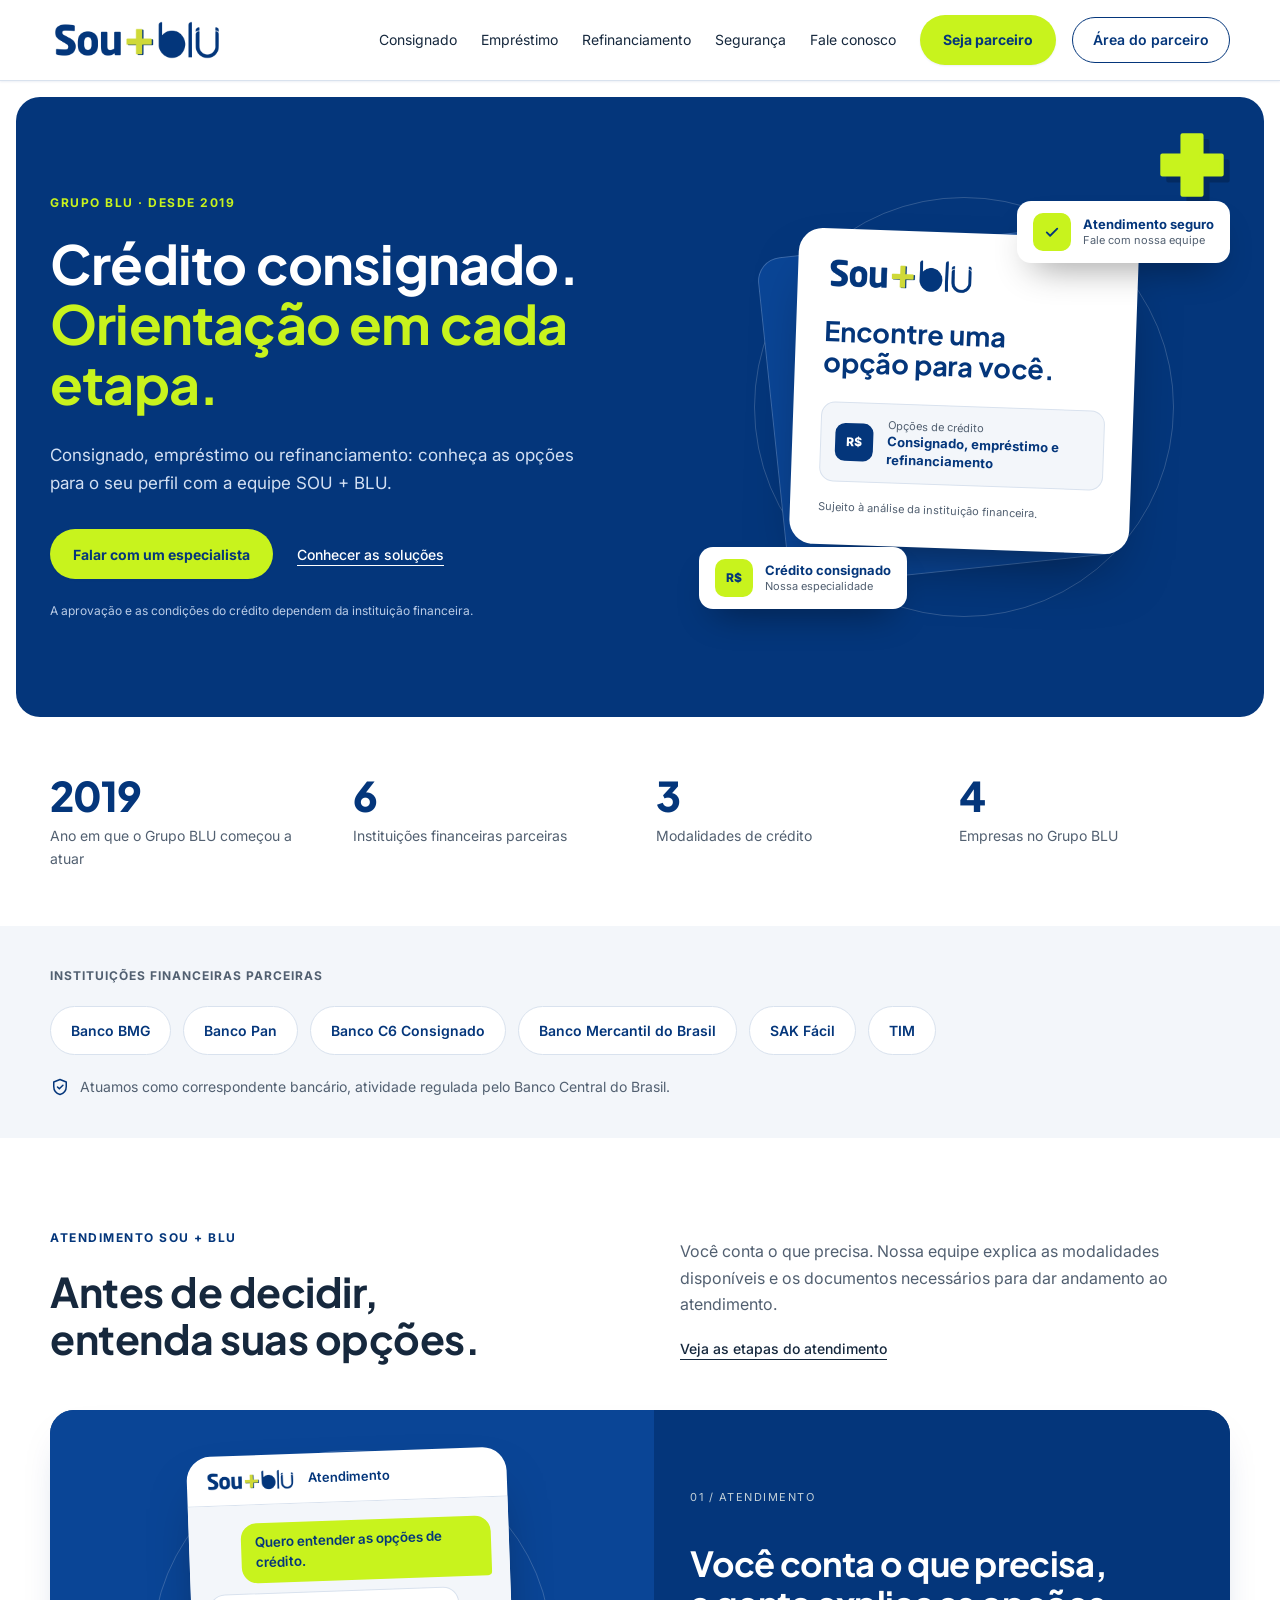
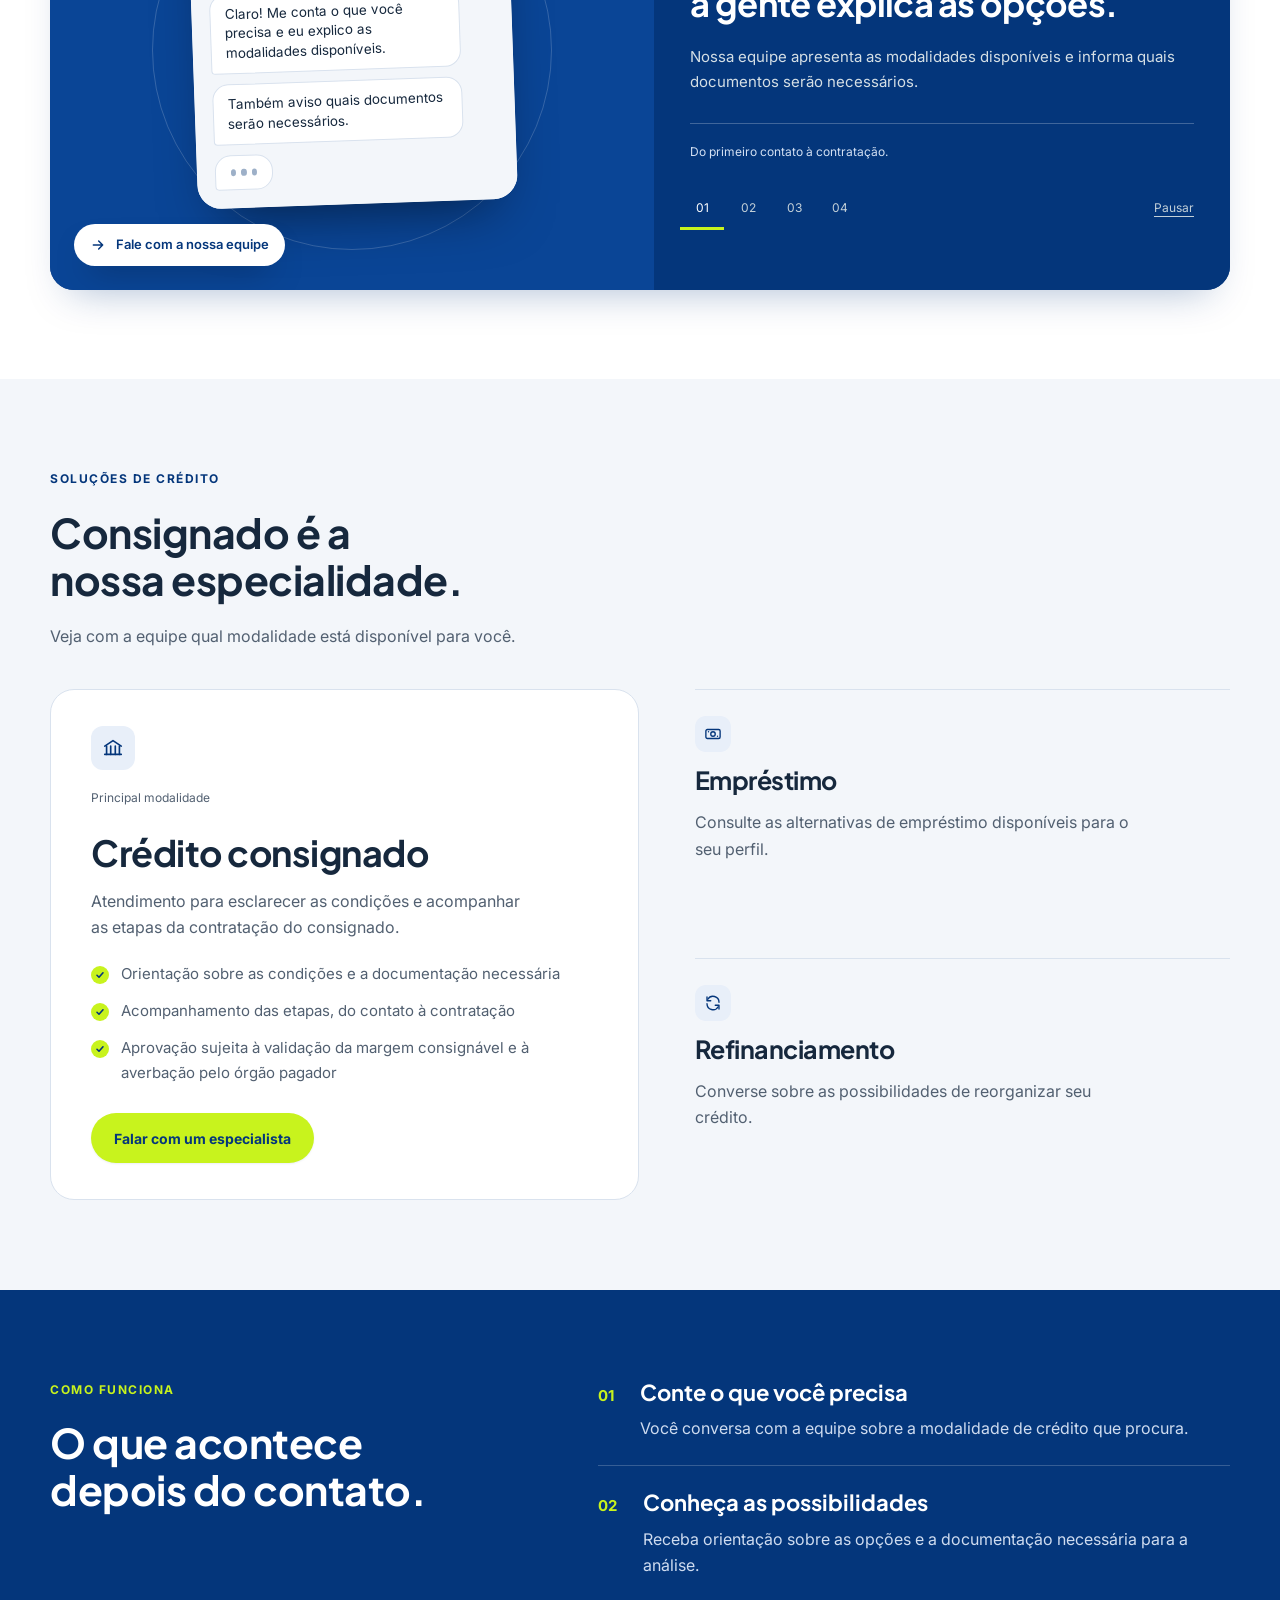
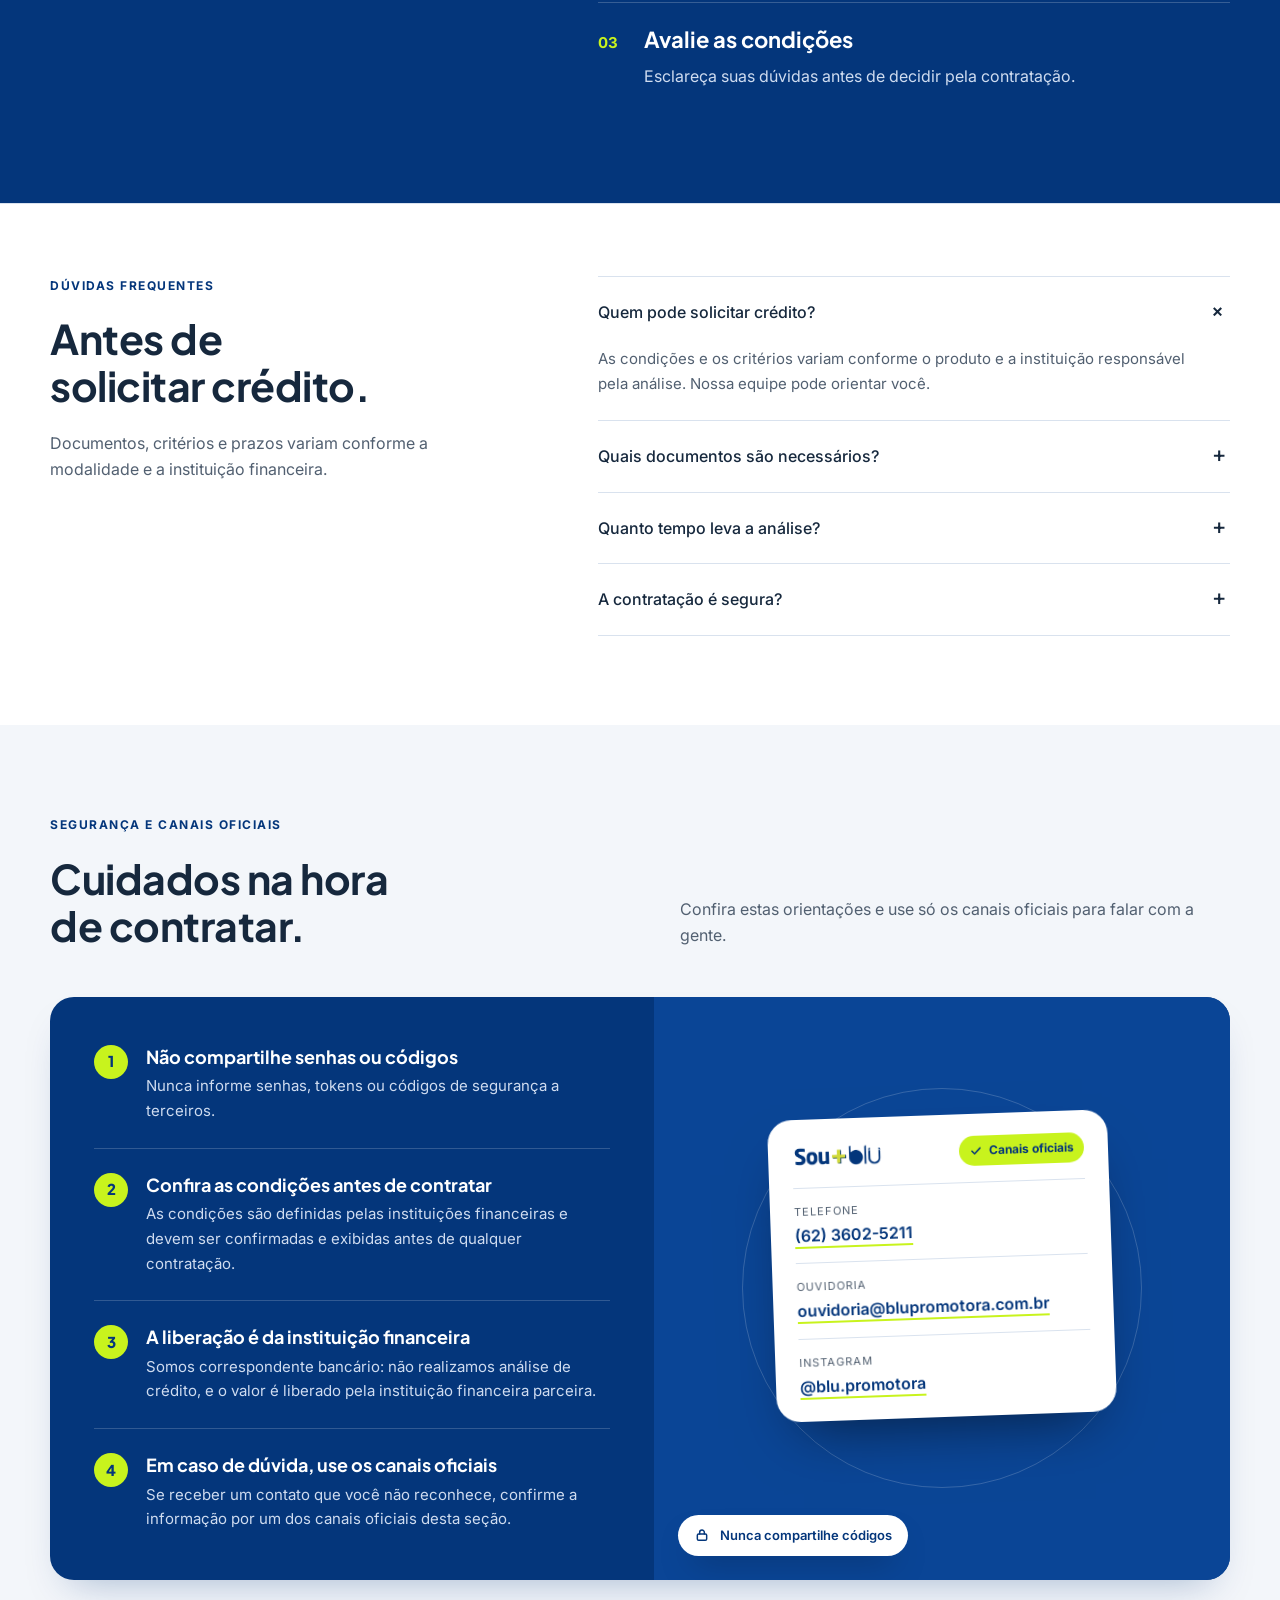
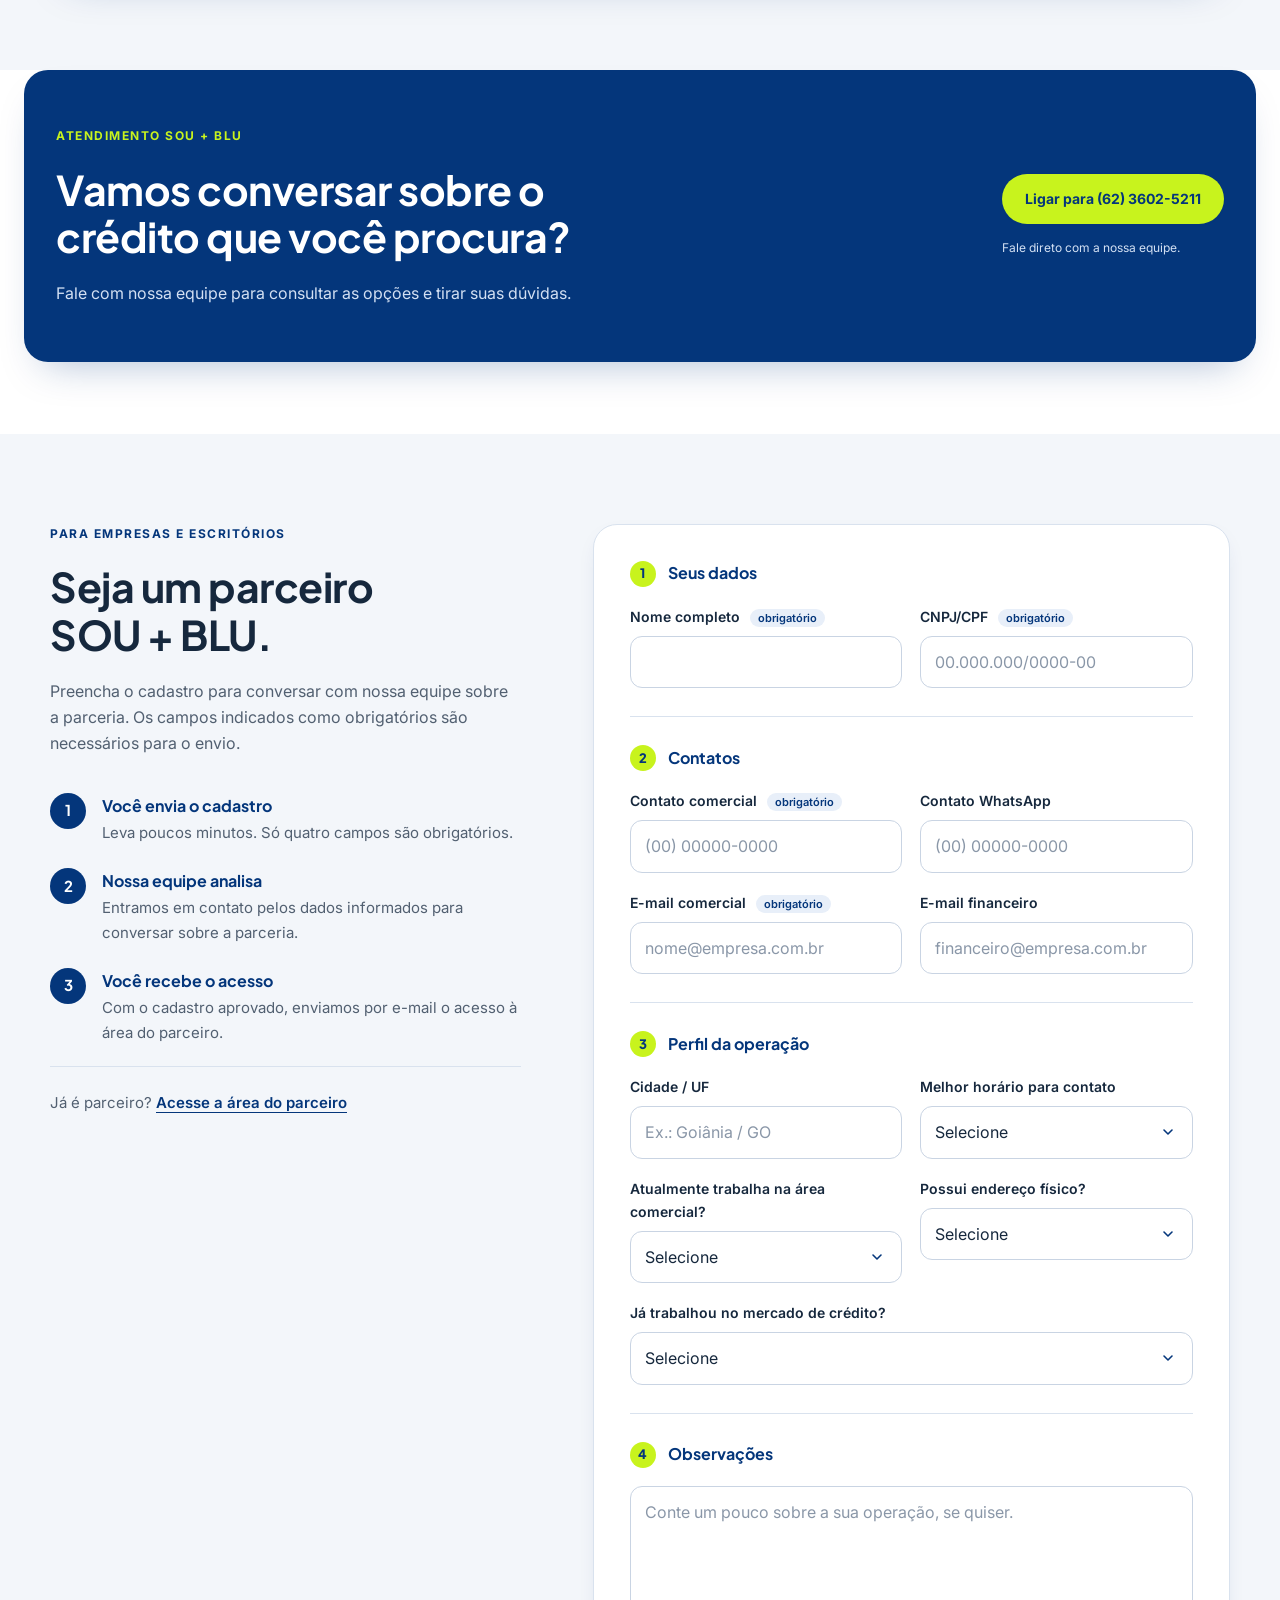
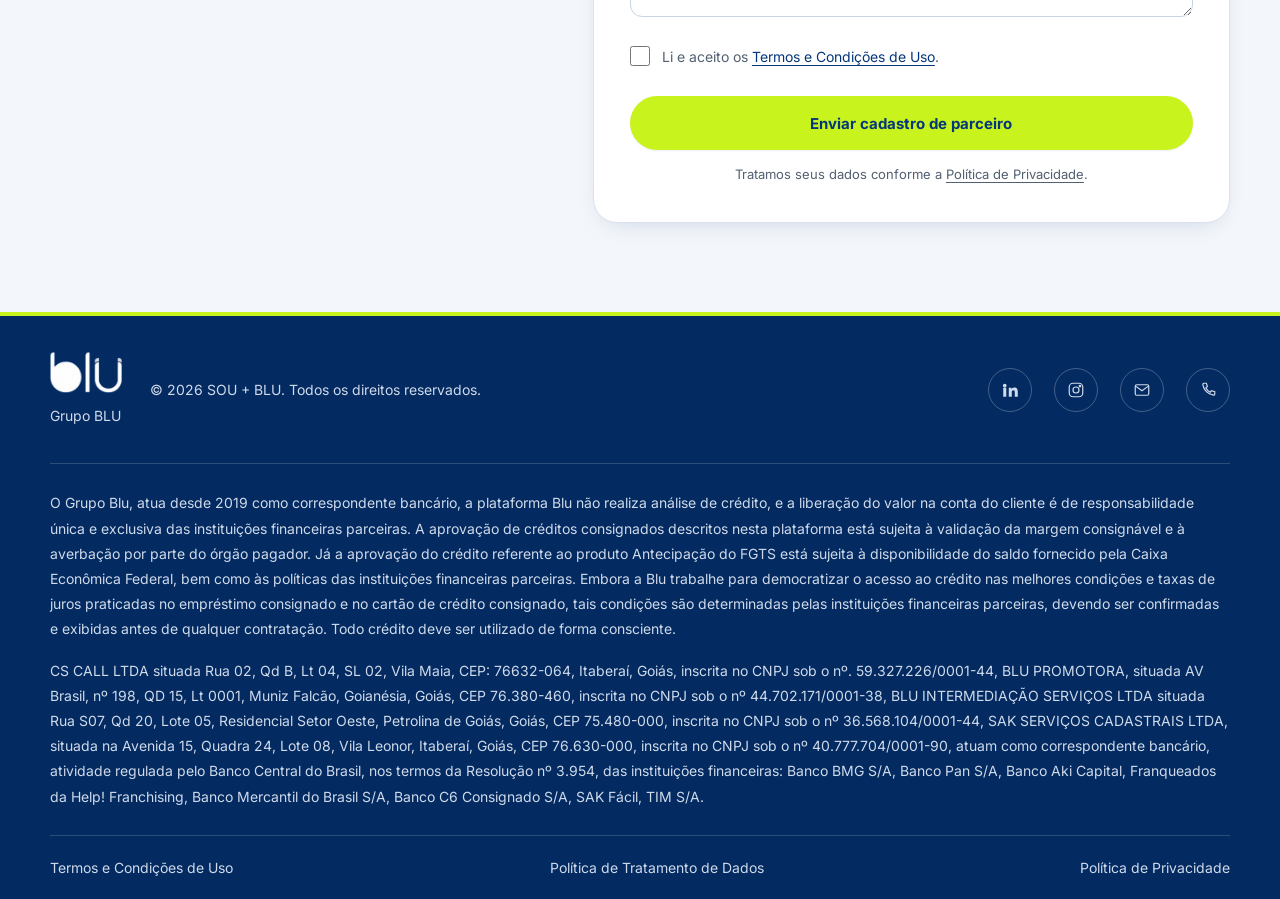
==== commit 27c4d693: "Redesign da landing page e cadastro de parceiros salvo no banco Visual - Identidade a partir do logo" ====
--- a/index.html
+++ b/index.html
@@ -1,463 +1,788 @@
-<!DOCTYPE html>
+<!doctype html>
 <html lang="pt-BR">
-<head>
-  <meta charset="UTF-8">
-  <meta name="viewport" content="width=device-width, initial-scale=1.0">
-  <meta name="description" content="SOU + BLU Promotora de Crédito. Encontre opções de crédito de forma simples, segura e com atendimento especializado.">
-  <title>SOU + BLU · Crédito para você</title>
-
-  <link rel="icon" type="image/png" href="favicon.png">
-  <link rel="alternate icon" href="favicon.png">
-  <link rel="apple-touch-icon" href="favicon.png">
-
-  <link rel="preconnect" href="https://fonts.googleapis.com">
-  <link rel="preconnect" href="https://fonts.gstatic.com" crossorigin>
-  <link href="https://fonts.googleapis.com/css2?family=Barlow:wght@400;500;600;700;800&family=Nunito:wght@400;500;600;700;800&display=swap" rel="stylesheet">
-
-  <link rel="stylesheet" href="style.css">
-</head>
-<body>
-  <a class="skip-link" href="#conteudo">Pular para o conteúdo</a>
-
-  <header class="header" >
-  <div class="container nav">
-
-    <!-- Logo -->
-    <a href="#inicio" class="brand" aria-label="SOU + BLU - início">
-      <img class="brand-mark" src="logo-mark.png" alt="SOU + BLU">
-      <span class="brand-name">SOU <b>+</b> BLU</span>
-    </a>
-
-    <!-- Menu -->
-    <nav class="desktop-nav" aria-label="Navegação principal">
-      <a href="#inicio" class="active">Início</a>
-      <a href="#solucoes">Soluções</a>
-      <a href="#como-funciona">Como funciona</a>
-      <a href="#duvidas">Dúvidas</a>
-      <a href="#seja-parceiro">Seja parceiro</a>
-    </nav>
-
-    <!-- Ações -->
-    <div class="nav-actions">
-      <a class="nav-contact" href="https://soumaisblu.com.br/index.html" target="_blank" rel="noopener noreferrer">
-        <span class="nav-contact-icon">↗</span>
-        <span>Faça login na Sou + Blu</span>
-      </a>
-
-      <button
-        class="menu-btn"
-        id="menuBtn" type="button" aria-controls="mobileMenu"
-        aria-label="Abrir menu"
-        aria-expanded="false"
-      >
-        <span></span>
-        <span></span>
-        <span></span>
-      </button>
-    </div>
-
-  </div>
-
-  <!-- Menu mobile -->
-  <nav class="mobile-menu" id="mobileMenu" aria-label="Navegação móvel">
-    <a href="#inicio">
-      <span>01</span>
-      Início
-    </a>
-
-    <a href="#solucoes">
-      <span>02</span>
-      Soluções
-    </a>
-
-    <a href="#como-funciona">
-      <span>03</span>
-      Como funciona
-    </a>
-
-    <a href="#duvidas">
-      <span>04</span>
-      Dúvidas
-    </a>
-
-    <a href="#seja-parceiro">
-      <span>05</span>
-      Seja parceiro
-    </a>
-
-    <a href="https://soumaisblu.com.br/index.html" target="_blank" rel="noopener noreferrer" class="mobile-contact">
-      Faça login na Sou + Blu
-      <b>→</b>
-    </a>
-  </nav>
-</header>
-  <main id="conteudo">
-    <section class="hero" id="inicio">
-      <div class="container hero-grid">
-        <div class="hero-copy">
-          <span class="eyebrow"><i></i> Crédito de um jeito mais simples</span>
-
-          <h1>Crédito que combina com <span>o que você precisa.</span></h1>
-
+  <head>
+    <meta charset="UTF-8" />
+    <meta name="viewport" content="width=device-width, initial-scale=1.0" />
+    <meta
+      name="description"
+      content="SOU + BLU Promotora de Crédito. Especialistas em crédito consignado, empréstimo e refinanciamento, com atendimento simples, seguro e especializado."
+    />
+    <title>SOU + BLU · Crédito Consignado e Empréstimo</title>
+
+    <link rel="icon" type="image/png" href="imagens/favicon.png" />
+    <link rel="alternate icon" href="imagens/favicon.png" />
+    <link rel="apple-touch-icon" href="imagens/favicon.png" />
+
+    <link rel="preconnect" href="https://fonts.googleapis.com" />
+    <link rel="preconnect" href="https://fonts.gstatic.com" crossorigin />
+    <link
+      href="https://fonts.googleapis.com/css2?family=Inter:wght@400;500;600;700&family=Plus+Jakarta+Sans:wght@600;700;800&display=swap"
+      rel="stylesheet"
+    />
+
+    <link rel="stylesheet" href="css/style.css" />
+  </head>
+  <body>
+    <a class="skip-link" href="#conteudo">Pular para o conteúdo</a>
+
+    <header class="header landing-header">
+      <div class="container nav">
+        <a href="#inicio" class="brand" aria-label="SOU + BLU - início">
+          <img class="brand-logo" src="imagens/image.png" alt="SOU + BLU" />
+        </a>
+
+        <button
+          class="nav-toggle"
+          id="navToggle"
+          type="button"
+          aria-expanded="false"
+          aria-controls="navMenu"
+          hidden
+        >
+          Menu <span aria-hidden="true">☰</span>
+        </button>
+        <div class="nav-menu" id="navMenu">
+          <nav class="nav-links" aria-label="Navegação principal">
+            <a href="#consignado">Consignado</a>
+            <a href="#emprestimo">Empréstimo</a>
+            <a href="#refinanciamento">Refinanciamento</a>
+            <a href="#seguranca">Segurança</a>
+            <a href="#contato">Fale conosco</a>
+          </nav>
+          <div class="nav-actions">
+            <a class="btn btn-primary" href="#seja-parceiro">Seja parceiro</a>
+            <a
+              class="nav-contact"
+              href="https://soumaisblu.com.br/index.html"
+              target="_blank"
+              rel="noopener noreferrer"
+            >
+              <span>Área do parceiro</span>
+            </a>
+          </div>
+        </div>
+      </div>
+    </header>
+    <main id="conteudo">
+      <section class="hero" id="inicio" aria-labelledby="hero-title">
+        <svg class="plus-mark plus-mark--hero" viewBox="-4 -4 108 108" aria-hidden="true"><path d="M34 0H66V34H100V66H66V100H34V66H0V34H34Z" fill="currentColor" stroke="currentColor" stroke-width="7" stroke-linejoin="round" /></svg>
+        <div class="container hero-grid">
+          <div class="hero-copy">
+            <span class="eyebrow">Grupo BLU · Desde 2019</span>
+            <h1 id="hero-title">Crédito consignado.<br /><span>Orientação em cada etapa.</span></h1>
+            <p class="hero-lead">
+              Consignado, empréstimo ou refinanciamento: conheça as opções para o seu perfil com a
+              equipe SOU + BLU.
+            </p>
+            <div class="hero-actions">
+              <a href="#contato" class="btn btn-primary">Falar com um especialista</a>
+              <a href="#solucoes" class="text-link">Conhecer as soluções</a>
+            </div>
+            <p class="hero-note">
+              A aprovação e as condições do crédito dependem da instituição financeira.
+            </p>
+          </div>
+          <div class="hero-stage" aria-hidden="true">
+            <span class="hero-stage-ring"></span>
+            <div class="hero-card-back"></div>
+
+            <div class="hero-card">
+              <img class="hero-card-logo" src="imagens/image.png" alt="" />
+              <h3>Encontre uma opção <span>para você.</span></h3>
+              <div class="hero-card-option">
+                <span class="hero-card-chip">R$</span>
+                <div>
+                  <small>Opções de crédito</small>
+                  <strong>Consignado, empréstimo e refinanciamento</strong>
+                </div>
+              </div>
+              <p class="hero-card-note">Sujeito à análise da instituição financeira.</p>
+            </div>
+
+            <div class="hero-float hero-float-safe">
+              <span class="hero-float-icon"
+                ><svg viewBox="0 0 24 24" fill="none" stroke="currentColor" stroke-width="2.4" stroke-linecap="round" stroke-linejoin="round"><path d="m5 12.5 4.5 4.5L19 7.5" /></svg
+              ></span>
+              <div>
+                <strong>Atendimento seguro</strong>
+                <small>Fale com nossa equipe</small>
+              </div>
+            </div>
+            <div class="hero-float hero-float-credit">
+              <span class="hero-float-icon hero-float-icon--text">R$</span>
+              <div>
+                <strong>Crédito consignado</strong>
+                <small>Nossa especialidade</small>
+              </div>
+            </div>
+          </div>
+        </div>
+      </section>
+
+      <section class="stats-band" aria-label="O Grupo BLU em números">
+        <div class="container stats">
+          <div class="stat">
+            <strong>2019</strong>
+            <span>Ano em que o Grupo BLU começou a atuar</span>
+          </div>
+          <div class="stat">
+            <strong>6</strong>
+            <span>Instituições financeiras parceiras</span>
+          </div>
+          <div class="stat">
+            <strong>3</strong>
+            <span>Modalidades de crédito</span>
+          </div>
+          <div class="stat">
+            <strong>4</strong>
+            <span>Empresas no Grupo BLU</span>
+          </div>
+        </div>
+      </section>
+
+      <section class="trustbar" aria-label="Instituições financeiras parceiras">
+        <div class="container trustbar-inner">
+          <span class="trustbar-label">Instituições financeiras parceiras</span>
+          <div class="trustbar-list">
+            <span>Banco BMG</span>
+            <span>Banco Pan</span>
+            <span>Banco C6 Consignado</span>
+            <span>Banco Mercantil do Brasil</span>
+            <span>SAK Fácil</span>
+            <span>TIM</span>
+          </div>
+          <p class="trustbar-note">
+            <svg viewBox="0 0 24 24" fill="none" stroke="currentColor" stroke-width="1.8" stroke-linecap="round" stroke-linejoin="round" aria-hidden="true"><path d="M12 3 4.5 6v5.5c0 4.5 3.1 8.3 7.5 9.5 4.4-1.2 7.5-5 7.5-9.5V6L12 3Z" /><path d="m9 12 2.2 2.2L15.5 10" /></svg>
+            Atuamos como correspondente bancário, atividade regulada pelo Banco Central do Brasil.
+          </p>
+        </div>
+      </section>
+
+      <section class="service section" aria-labelledby="service-title">
+        <div class="container section-head">
+          <div class="section-heading">
+            <span class="eyebrow">Atendimento SOU + BLU</span>
+            <h2 id="service-title">Antes de decidir,<br />entenda suas opções.</h2>
+          </div>
+          <div class="section-head-text">
+            <p>
+              Você conta o que precisa. Nossa equipe explica as modalidades disponíveis e os
+              documentos necessários para dar andamento ao atendimento.
+            </p>
+            <a class="text-link" href="#como-funciona">Veja as etapas do atendimento</a>
+          </div>
+          </div>
+        <div class="container">
+          <div class="service-panel">
+            <div class="service-visual" aria-hidden="true">
+              <span class="service-visual-ring"></span>
+              <div class="chat">
+                <div class="chat-head">
+                  <img class="chat-logo" src="imagens/image.png" alt="" />
+                  <span>Atendimento</span>
+                </div>
+                <div class="chat-body">
+                  <p class="bubble bubble-out">Quero entender as opções de crédito.</p>
+                  <p class="bubble bubble-in">
+                    Claro! Me conta o que você precisa e eu explico as modalidades disponíveis.
+                  </p>
+                  <p class="bubble bubble-in">Também aviso quais documentos serão necessários.</p>
+                  <p class="bubble bubble-in bubble-typing"><i></i><i></i><i></i></p>
+                </div>
+              </div>
+              <div class="service-visual-chip">
+                <svg viewBox="0 0 24 24" fill="none" stroke="currentColor" stroke-width="2.2" stroke-linecap="round" stroke-linejoin="round"><path d="M5 12h14M13 6l6 6-6 6" /></svg>
+                Fale com a nossa equipe
+              </div>
+            </div>
+            <div class="hero-visual">
+            <div
+              class="hero-carousel"
+              id="heroCarousel"
+              role="region"
+              aria-label="Nosso atendimento"
+              aria-roledescription="carrossel"
+            >
+              <div class="hero-carousel-track">
+                <div class="main-card">
+                  <span class="main-card-label">01 / Atendimento</span>
+                  <h2>Você conta o que precisa,<br />a gente explica as opções.</h2>
+                  <p>
+                    Nossa equipe apresenta as modalidades disponíveis e informa quais documentos
+                    serão necessários.
+                  </p>
+                  <div class="main-card-foot">Do primeiro contato à contratação.</div>
+                </div>
+                <div class="main-card">
+                  <span class="main-card-label">02 / Especialidade</span>
+                  <h2>Consignado é o que<br />mais fazemos.</h2>
+                  <p>
+                    Também trabalhamos com empréstimo e refinanciamento, conforme o perfil de cada
+                    cliente.
+                  </p>
+                  <div class="main-card-foot">Veja as modalidades abaixo.</div>
+                </div>
+                <div class="main-card">
+                  <span class="main-card-label">03 / Condições</span>
+                  <h2>Quem define as<br />condições é o banco.</h2>
+                  <p>
+                    Taxas e prazos são das instituições financeiras e são apresentados antes da
+                    contratação.
+                  </p>
+                  <div class="main-card-foot">Tire suas dúvidas com a equipe.</div>
+                </div>
+                <div class="main-card">
+                  <span class="main-card-label">04 / Seus dados</span>
+                  <h2>Como usamos<br />os seus dados.</h2>
+                  <p>
+                    A Política de Privacidade explica para que usamos as informações e como falar
+                    com a gente sobre elas.
+                  </p>
+                  <div class="main-card-foot">
+                    <a href="politica-privacidade.html">Ler Política de Privacidade</a>
+                  </div>
+                </div>
+              </div>
+            </div>
+            <div class="carousel-controls">
+              <div class="hero-carousel-dots" id="heroCarouselDots" aria-label="Escolher painel">
+                <button type="button" class="is-active" aria-label="Painel 1: Atendimento">
+                  01
+                </button>
+                <button type="button" aria-label="Painel 2: Especialidade">02</button>
+                <button type="button" aria-label="Painel 3: Condições">03</button>
+                <button type="button" aria-label="Painel 4: Seus dados">04</button>
+              </div>
+              <button
+                type="button"
+                class="carousel-pause"
+                id="heroCarouselPause"
+                aria-pressed="false"
+              >
+                Pausar
+              </button>
+            </div>
+          </div>
+        </div>
+        </div>
+      </section>
+
+      <section class="solutions section" id="solucoes" aria-labelledby="solutions-title">
+        <div class="container">
+          <div class="section-heading">
+            <span class="eyebrow">Soluções de crédito</span>
+            <h2 id="solutions-title">Consignado é a nossa especialidade.</h2>
+            <p>Veja com a equipe qual modalidade está disponível para você.</p>
+          </div>
+          <div class="solutions-grid">
+            <article class="solution-card featured" id="consignado">
+              <span class="icon-chip icon-chip--light" aria-hidden="true"
+                ><svg viewBox="0 0 24 24" fill="none" stroke="currentColor" stroke-width="1.8" stroke-linecap="round" stroke-linejoin="round"><path d="M3 10 12 4l9 6" /><path d="M5 10v9M9.5 10v9M14.5 10v9M19 10v9" /><path d="M3 19h18" /></svg></span
+              >
+              <span class="card-tag">Principal modalidade</span>
+              <h3>Crédito consignado</h3>
+              <p>
+                Atendimento para esclarecer as condições e acompanhar as etapas da contratação do
+                consignado.
+              </p>
+              <ul class="check-list">
+                <li>Orientação sobre as condições e a documentação necessária</li>
+                <li>Acompanhamento das etapas, do contato à contratação</li>
+                <li>Aprovação sujeita à validação da margem consignável e à averbação pelo órgão pagador</li>
+              </ul>
+              <a class="btn btn-primary" href="#contato">Falar com um especialista</a>
+            </article>
+            <div class="solutions-secondary">
+              <article class="solution-card" id="emprestimo">
+                <span class="icon-chip icon-chip--light" aria-hidden="true"
+                  ><svg viewBox="0 0 24 24" fill="none" stroke="currentColor" stroke-width="1.8" stroke-linecap="round" stroke-linejoin="round"><rect x="2.5" y="6" width="19" height="12" rx="2" /><circle cx="12" cy="12" r="3" /><path d="M6 9h.01M18 15h.01" /></svg></span
+                >
+                <h3>Empréstimo</h3>
+                <p>Consulte as alternativas de empréstimo disponíveis para o seu perfil.</p>
+              </article>
+              <article class="solution-card" id="refinanciamento">
+                <span class="icon-chip icon-chip--light" aria-hidden="true"
+                  ><svg viewBox="0 0 24 24" fill="none" stroke="currentColor" stroke-width="1.8" stroke-linecap="round" stroke-linejoin="round"><path d="M20 11a8 8 0 0 0-14.9-4" /><path d="M4 4v5h5" /><path d="M4 13a8 8 0 0 0 14.9 4" /><path d="M20 20v-5h-5" /></svg></span
+                >
+                <h3>Refinanciamento</h3>
+                <p>Converse sobre as possibilidades de reorganizar seu crédito.</p>
+              </article>
+            </div>
+          </div>
+        </div>
+      </section>
+
+      <section class="steps section" id="como-funciona" aria-labelledby="steps-title">
+        <div class="container steps-layout">
+          <div class="section-heading">
+            <span class="eyebrow">Como funciona</span>
+            <h2 id="steps-title">O que acontece<br />depois do contato.</h2>
+          </div>
+          <ol class="steps-list">
+            <li>
+              <span>01</span>
+              <div>
+                <h3>Conte o que você precisa</h3>
+                <p>Você conversa com a equipe sobre a modalidade de crédito que procura.</p>
+              </div>
+            </li>
+            <li>
+              <span>02</span>
+              <div>
+                <h3>Conheça as possibilidades</h3>
+                <p>Receba orientação sobre as opções e a documentação necessária para a análise.</p>
+              </div>
+            </li>
+            <li>
+              <span>03</span>
+              <div>
+                <h3>Avalie as condições</h3>
+                <p>Esclareça suas dúvidas antes de decidir pela contratação.</p>
+              </div>
+            </li>
+          </ol>
+        </div>
+      </section>
+      <section class="faq section" id="duvidas">
+        <div class="container faq-grid">
+          <div class="section-heading">
+            <span class="eyebrow">Dúvidas frequentes</span>
+            <h2>Antes de solicitar crédito.</h2>
+            <p>
+              Documentos, critérios e prazos variam conforme a modalidade e a instituição
+              financeira.
+            </p>
+          </div>
+
+          <div class="accordion">
+            <details open>
+              <summary>Quem pode solicitar crédito?</summary>
+              <p>
+                As condições e os critérios variam conforme o produto e a instituição responsável
+                pela análise. Nossa equipe pode orientar você.
+              </p>
+            </details>
+
+            <details>
+              <summary>Quais documentos são necessários?</summary>
+              <p>
+                A documentação depende da modalidade escolhida e da análise. Durante o atendimento,
+                informaremos o que será necessário.
+              </p>
+            </details>
+
+            <details>
+              <summary>Quanto tempo leva a análise?</summary>
+              <p>O prazo varia conforme o produto, a instituição e a documentação apresentada.</p>
+            </details>
+
+            <details>
+              <summary>A contratação é segura?</summary>
+              <p>
+                Trabalhamos para oferecer um atendimento transparente e responsável. Nunca
+                compartilhe senhas ou códigos de segurança com terceiros.
+              </p>
+            </details>
+          </div>
+        </div>
+      </section>
+
+      <section class="security section" id="seguranca" aria-labelledby="security-title">
+        <div class="container section-head">
+          <div class="section-heading">
+            <span class="eyebrow">Segurança e canais oficiais</span>
+            <h2 id="security-title">Cuidados na hora de contratar.</h2>
+          </div>
+          <div class="section-head-text">
+            <p>Confira estas orientações e use só os canais oficiais para falar com a gente.</p>
+          </div>
+        </div>
+        <div class="container">
+          <div class="security-panel">
+            <div class="service-visual">
+              <span class="service-visual-ring" aria-hidden="true"></span>
+              <aside class="official" aria-labelledby="official-title">
+                <div class="official-head">
+                  <img class="chat-logo" src="imagens/image.png" alt="SOU + BLU" />
+                  <span class="official-badge" id="official-title"
+                    ><svg viewBox="0 0 24 24" fill="none" stroke="currentColor" stroke-width="2.6" stroke-linecap="round" stroke-linejoin="round" aria-hidden="true"><path d="m5 12.5 4.5 4.5L19 7.5" /></svg
+                    >Canais oficiais</span
+                  >
+                </div>
+                <ul class="official-list">
+                  <li>
+                    <span>Telefone</span>
+                    <a href="tel:+556236025211">(62) 3602-5211</a>
+                  </li>
+                  <li>
+                    <span>Ouvidoria</span>
+                    <a href="mailto:ouvidoria@blupromotora.com.br">ouvidoria@blupromotora.com.br</a>
+                  </li>
+                  <li>
+                    <span>Instagram</span>
+                    <a href="https://www.instagram.com/blu.promotora" target="_blank" rel="noopener noreferrer">@blu.promotora</a>
+                  </li>
+                </ul>
+              </aside>
+              <div class="service-visual-chip" aria-hidden="true">
+                <svg viewBox="0 0 24 24" fill="none" stroke="currentColor" stroke-width="2.2" stroke-linecap="round" stroke-linejoin="round"><rect x="5" y="10.5" width="14" height="9.5" rx="2" /><path d="M8.5 10.5V8a3.5 3.5 0 0 1 7 0v2.5" /></svg>
+                Nunca compartilhe códigos
+              </div>
+            </div>
+            <ul class="security-tips">
+              <li>
+                <strong>Não compartilhe senhas ou códigos</strong>
+                <span>Nunca informe senhas, tokens ou códigos de segurança a terceiros.</span>
+              </li>
+              <li>
+                <strong>Confira as condições antes de contratar</strong>
+                <span>As condições são definidas pelas instituições financeiras e devem ser confirmadas e exibidas antes de qualquer contratação.</span>
+              </li>
+              <li>
+                <strong>A liberação é da instituição financeira</strong>
+                <span>Somos correspondente bancário: não realizamos análise de crédito, e o valor é liberado pela instituição financeira parceira.</span>
+              </li>
+              <li>
+                <strong>Em caso de dúvida, use os canais oficiais</strong>
+                <span>Se receber um contato que você não reconhece, confirme a informação por um dos canais oficiais desta seção.</span>
+              </li>
+            </ul>
+          </div>
+        </div>
+      </section>
+
+      <section class="contact section" id="contato" aria-labelledby="contact-title">
+        <div class="container contact-grid">
+          <div class="section-heading">
+            <span class="eyebrow">Atendimento SOU + BLU</span>
+            <h2 id="contact-title">Vamos conversar sobre o crédito que você procura?</h2>
+            <p>
+              Fale com nossa equipe para consultar as opções e tirar suas dúvidas.
+            </p>
+          </div>
+          <div class="contact-action">
+            <a
+              class="btn btn-primary"
+              id="contactWhatsapp"
+              href="#"
+              target="_blank"
+              rel="noopener noreferrer"
+              hidden
+              >Conversar pelo WhatsApp</a
+            >
+            <a class="btn btn-primary" id="contactPhone" href="tel:+556236025211"
+              >Ligar para (62) 3602-5211</a
+            >
+            <p id="contactNote">Fale direto com a nossa equipe.</p>
+          </div>
+        </div>
+      </section>
+
+      <section class="partners section" id="seja-parceiro" aria-labelledby="partners-title">
+        <div class="container partners-grid">
+          <div class="section-heading partners-intro">
+            <span class="eyebrow">Para empresas e escritórios</span>
+            <h2 id="partners-title">Seja um parceiro SOU + BLU.</h2>
+            <p>
+              Preencha o cadastro para conversar com nossa equipe sobre a parceria. Os campos
+              indicados como obrigatórios são necessários para o envio.
+            </p>
+            <ol class="partner-steps">
+              <li>
+                <div>
+                  <strong>Você envia o cadastro</strong>
+                  <span>Leva poucos minutos. Só quatro campos são obrigatórios.</span>
+                </div>
+              </li>
+              <li>
+                <div>
+                  <strong>Nossa equipe analisa</strong>
+                  <span>Entramos em contato pelos dados informados para conversar sobre a parceria.</span>
+                </div>
+              </li>
+              <li>
+                <div>
+                  <strong>Você recebe o acesso</strong>
+                  <span>Com o cadastro aprovado, enviamos por e-mail o acesso à área do parceiro.</span>
+                </div>
+              </li>
+            </ol>
+            <p class="partners-login">
+              Já é parceiro?
+              <a
+                href="https://soumaisblu.com.br/index.html"
+                target="_blank"
+                rel="noopener noreferrer"
+                >Acesse a área do parceiro</a
+              >
+            </p>
+          </div>
+
+          <form class="partners-form" id="partnerForm" novalidate>
+            <div class="form-group" role="group" aria-labelledby="group-data">
+              <h3 class="form-group-title" id="group-data">Seus dados</h3>
+              <div class="form-row">
+                <div class="form-field">
+                  <label for="partnerName"
+                    >Nome completo <span class="field-required">obrigatório</span></label
+                  >
+                  <input type="text" id="partnerName" name="name" autocomplete="name" required />
+                </div>
+                <div class="form-field">
+                  <label for="partnerDocument"
+                    >CNPJ/CPF <span class="field-required">obrigatório</span></label
+                  >
+                  <input
+                    type="text"
+                    id="partnerDocument"
+                    name="document"
+                    inputmode="numeric"
+                    autocomplete="off"
+                    maxlength="18"
+                    placeholder="00.000.000/0000-00"
+                    required
+                  />
+                </div>
+              </div>
+            </div>
+
+            <div class="form-group" role="group" aria-labelledby="group-contact">
+              <h3 class="form-group-title" id="group-contact">Contatos</h3>
+              <div class="form-row">
+                <div class="form-field">
+                  <label for="partnerCommercialPhone"
+                    >Contato comercial <span class="field-required">obrigatório</span></label
+                  >
+                  <input
+                    type="tel"
+                    id="partnerCommercialPhone"
+                    name="commercialPhone"
+                    inputmode="numeric"
+                    autocomplete="tel"
+                    maxlength="15"
+                    placeholder="(00) 00000-0000"
+                    required
+                  />
+                </div>
+                <div class="form-field">
+                  <label for="partnerWhatsappPhone">Contato WhatsApp</label>
+                  <input
+                    type="tel"
+                    id="partnerWhatsappPhone"
+                    name="whatsappPhone"
+                    inputmode="numeric"
+                    autocomplete="tel"
+                    maxlength="15"
+                    placeholder="(00) 00000-0000"
+                  />
+                </div>
+              </div>
+              <div class="form-row">
+                <div class="form-field">
+                  <label for="partnerCommercialEmail"
+                    >E-mail comercial <span class="field-required">obrigatório</span></label
+                  >
+                  <input
+                    type="email"
+                    id="partnerCommercialEmail"
+                    name="commercialEmail"
+                    autocomplete="email"
+                    placeholder="nome@empresa.com.br"
+                    required
+                  />
+                </div>
+                <div class="form-field">
+                  <label for="partnerFinancialEmail">E-mail financeiro</label>
+                  <input
+                    type="email"
+                    id="partnerFinancialEmail"
+                    name="financialEmail"
+                    autocomplete="email"
+                    placeholder="financeiro@empresa.com.br"
+                  />
+                </div>
+              </div>
+            </div>
+
+            <div class="form-group" role="group" aria-labelledby="group-profile">
+              <h3 class="form-group-title" id="group-profile">Perfil da operação</h3>
+              <div class="form-row">
+                <div class="form-field">
+                  <label for="partnerCity">Cidade / UF</label>
+                  <input
+                    type="text"
+                    id="partnerCity"
+                    name="city"
+                    autocomplete="address-level2"
+                    placeholder="Ex.: Goiânia / GO"
+                  />
+                </div>
+                <div class="form-field">
+                  <label for="partnerContactTime">Melhor horário para contato</label>
+                  <select id="partnerContactTime" name="contactTime">
+                    <option value="">Selecione</option>
+                    <option value="Manhã">Manhã</option>
+                    <option value="Tarde">Tarde</option>
+                    <option value="Noite">Noite</option>
+                    <option value="Qualquer horário">Qualquer horário</option>
+                  </select>
+                </div>
+              </div>
+              <div class="form-row">
+                <div class="form-field">
+                  <label for="partnerWorksCommercial">Atualmente trabalha na área comercial?</label>
+                  <select id="partnerWorksCommercial" name="worksCommercial">
+                    <option value="">Selecione</option>
+                    <option value="Sim">Sim</option>
+                    <option value="Não">Não</option>
+                  </select>
+                </div>
+                <div class="form-field">
+                  <label for="partnerHasAddress">Possui endereço físico?</label>
+                  <select id="partnerHasAddress" name="hasAddress">
+                    <option value="">Selecione</option>
+                    <option value="Sim">Sim</option>
+                    <option value="Não">Não</option>
+                  </select>
+                </div>
+              </div>
+              <div class="form-field">
+                <label for="partnerCreditExperience">Já trabalhou no mercado de crédito?</label>
+                <select id="partnerCreditExperience" name="creditExperience">
+                  <option value="">Selecione</option>
+                  <option value="Sim">Sim</option>
+                  <option value="Não">Não</option>
+                </select>
+              </div>
+            </div>
+
+            <div class="form-group" role="group" aria-labelledby="group-notes">
+              <h3 class="form-group-title" id="group-notes">Observações</h3>
+              <div class="form-field">
+                <label for="partnerMessage" class="sr-only">Observações</label>
+                <textarea
+                  id="partnerMessage"
+                  name="message"
+                  rows="4"
+                  placeholder="Conte um pouco sobre a sua operação, se quiser."
+                ></textarea>
+              </div>
+            </div>
+
+            <label class="form-checkbox">
+              <input type="checkbox" id="partnerTerms" name="terms" required />
+              <span
+                >Li e aceito os
+                <a href="termos.html" target="_blank">Termos e Condições de Uso</a>.</span
+              >
+            </label>
+
+            <div class="form-actions">
+              <button type="submit" class="btn btn-primary">Enviar cadastro de parceiro</button>
+              <p id="partnerFormStatus" role="status"></p>
+              <p class="form-privacy">
+                Tratamos seus dados conforme a
+                <a href="politica-privacidade.html" target="_blank">Política de Privacidade</a>.
+              </p>
+            </div>
+          </form>
+        </div>
+      </section>
+    </main>
+
+    <footer class="footer">
+      <div class="container footer-top">
+        <div class="footer-brand-group">
+          <a href="#inicio" class="footer-brand">
+            <span class="footer-logo-frame" aria-hidden="true"
+              ><img class="footer-logo" src="imagens/blu-logo-branca.png" alt=""
+            /></span>
+            <span class="footer-logo-caption">Grupo BLU</span>
+          </a>
+          <p class="footer-copy">© 2026 SOU + BLU. Todos os direitos reservados.</p>
+        </div>
+        <div class="footer-social" aria-label="Redes sociais">
+          <a
+            href="https://www.linkedin.com/company/blu-promotora/posts/?feedView=all"
+            target="_blank"
+            rel="noopener noreferrer"
+            class="social-btn"
+            aria-label="LinkedIn"
+            ><svg viewBox="0 0 24 24" fill="currentColor" aria-hidden="true"><path d="M4.98 3.5a2.5 2.5 0 1 1 0 5.001 2.5 2.5 0 0 1 0-5.001ZM3 9h4v12H3V9Zm7 0h3.8v1.71h.05c.53-.95 1.83-1.95 3.77-1.95 4.03 0 4.78 2.5 4.78 5.76V21h-4v-5.6c0-1.34-.02-3.06-1.87-3.06-1.87 0-2.16 1.46-2.16 2.96V21h-4V9Z" /></svg
+            ><span class="sr-only">LinkedIn</span></a
+          >
+          <a
+            href="https://www.instagram.com/blu.promotora?igsi=MXY4amFsM3JyYW5pYw=="
+            target="_blank"
+            rel="noopener noreferrer"
+            class="social-btn"
+            aria-label="Instagram"
+            ><svg viewBox="0 0 24 24" fill="none" stroke="currentColor" stroke-width="1.6" aria-hidden="true"><rect x="3" y="3" width="18" height="18" rx="5" /><circle cx="12" cy="12" r="4" /><circle cx="17.3" cy="6.7" r="1" /></svg
+            ><span class="sr-only">Instagram</span></a
+          >
+          <a href="mailto:ouvidoria@blupromotora.com.br" class="social-btn" aria-label="E-mail"
+            ><svg viewBox="0 0 24 24" fill="none" stroke="currentColor" stroke-width="1.6" aria-hidden="true"><rect x="3" y="5" width="18" height="14" rx="2" /><path d="M3 6.5 12 13l9-6.5" /></svg
+            ><span class="sr-only">E-mail</span></a
+          >
+          <a href="tel:+556236025211" class="social-btn" aria-label="Telefone"
+            ><svg viewBox="0 0 24 24" fill="none" stroke="currentColor" stroke-width="1.6" aria-hidden="true"><path d="M6.6 3h3.2l1.4 4.4-2.1 1.7a12 12 0 0 0 5.8 5.8l1.7-2.1 4.4 1.4v3.2c0 1-.8 1.6-1.8 1.5A17 17 0 0 1 5.1 4.8C5 3.8 5.6 3 6.6 3Z" /></svg
+            ><span class="sr-only">Telefone</span></a
+          >
+        </div>
+      </div>
+
+      <div class="container">
+        <div class="footer-legal" id="footerLegal">
           <p>
-            Conte com a SOU + BLU para encontrar opções de crédito
-            de forma simples, transparente e com atendimento próximo.
+            O Grupo Blu, atua desde 2019 como correspondente bancário, a plataforma Blu não realiza
+            análise de crédito, e a liberação do valor na conta do cliente é de responsabilidade
+            única e exclusiva das instituições financeiras parceiras. A aprovação de créditos
+            consignados descritos nesta plataforma está sujeita à validação da margem consignável e
+            à averbação por parte do órgão pagador. Já a aprovação do crédito referente ao produto
+            Antecipação do FGTS está sujeita à disponibilidade do saldo fornecido pela Caixa
+            Econômica Federal, bem como às políticas das instituições financeiras parceiras. Embora
+            a Blu trabalhe para democratizar o acesso ao crédito nas melhores condições e taxas de
+            juros praticadas no empréstimo consignado e no cartão de crédito consignado, tais
+            condições são determinadas pelas instituições financeiras parceiras, devendo ser
+            confirmadas e exibidas antes de qualquer contratação. Todo crédito deve ser utilizado de
+            forma consciente.
           </p>
 
-          <div class="hero-actions">
-            <a href="#contato" class="btn btn-primary">Falar com um especialista <span>→</span></a>
-            <a href="#solucoes" class="text-link">Conhecer soluções <span>↓</span></a>
-          </div>
-
-          <div class="trust-row">
-            <div class="trust-item">
-              <strong>Atendimento</strong>
-              <small>especializado</small>
-            </div>
-            <div class="divider"></div>
-            <div class="trust-item">
-              <strong>Processo</strong>
-              <small>simples e claro</small>
-            </div>
-            <div class="divider"></div>
-            <div class="trust-item">
-              <strong>Segurança</strong>
-              <small>em primeiro lugar</small>
-            </div>
-          </div>
-        </div>
-
-        <div class="hero-visual" aria-hidden="true">
-          <div class="main-card">
-            <div class="card-top">
-              <span>SEU PRÓXIMO PASSO</span>
-            </div>
-
-            <h3>Encontre uma opção<br><span>para você.</span></h3>
-
-            <div class="credit-box">
-              <div class="mini-icon">
-                <svg viewBox="0 0 24 24" fill="none" stroke="currentColor" stroke-width="1.8" stroke-linecap="round" stroke-linejoin="round"><rect x="2.5" y="6" width="19" height="12" rx="2.5"/><circle cx="12" cy="12" r="2.6"/><path d="M6 9v0M18 15v0"/></svg>
-              </div>
-              <div>
-                <small>Opções de crédito</small>
-                <strong>Do seu jeito</strong>
-              </div>
-            </div>
-
-            <div class="card-footer">
-              <small>Orientação personalizada</small>
-              <b>+ Simples</b>
-            </div>
-          </div>
-        </div>
+          <p>
+            CS CALL LTDA situada Rua 02, Qd B, Lt 04, SL 02, Vila Maia, CEP: 76632-064, Itaberaí,
+            Goiás, inscrita no CNPJ sob o nº. 59.327.226/0001-44, BLU PROMOTORA, situada AV Brasil,
+            nº 198, QD 15, Lt 0001, Muniz Falcão, Goianésia, Goiás, CEP 76.380-460, inscrita no CNPJ
+            sob o nº 44.702.171/0001-38, BLU INTERMEDIAÇÃO SERVIÇOS LTDA situada Rua S07, Qd 20,
+            Lote 05, Residencial Setor Oeste, Petrolina de Goiás, Goiás, CEP 75.480-000, inscrita no
+            CNPJ sob o nº 36.568.104/0001-44, SAK SERVIÇOS CADASTRAIS LTDA, situada na Avenida 15,
+            Quadra 24, Lote 08, Vila Leonor, Itaberaí, Goiás, CEP 76.630-000, inscrita no CNPJ sob o
+            nº 40.777.704/0001-90, atuam como correspondente bancário, atividade regulada pelo Banco
+            Central do Brasil, nos termos da Resolução nº 3.954, das instituições financeiras: Banco
+            BMG S/A, Banco Pan S/A, Banco Aki Capital, Franqueados da Help! Franchising, Banco
+            Mercantil do Brasil S/A, Banco C6 Consignado S/A, SAK Fácil, TIM S/A.
+          </p>
+        </div>
+        <button
+          type="button"
+          class="footer-legal-toggle"
+          id="footerLegalToggle"
+          aria-expanded="true"
+          aria-controls="footerLegal"
+          hidden
+        >
+          Ler mais
+        </button>
       </div>
-    </section>
-                   <!--Depois colocar o video bem aq quando tiver-->
-<section class="institutional-video" aria-labelledby="about-title">
-  <div class="container about-grid">
-    <div class="about-mark" aria-hidden="true"><span>SOU</span><strong>+ BLU</strong><small>CONEXÕES QUE ABREM POSSIBILIDADES</small></div>
-    <div class="video-heading"><span class="eyebrow">Perto de você, em cada etapa</span><h2 id="about-title">Antes do crédito,<br>uma boa <span>conversa.</span></h2><p>Seus planos têm uma história. Queremos ouvir a sua, explicar as possibilidades e ajudar você a dar o próximo passo com clareza.</p><a class="text-link" href="#como-funciona">Conheça nosso atendimento <span>↗</span></a></div>
-  </div>
-</section>
-
-    <section class="solutions section" id="solucoes">
-      <div class="container">
-        <div class="section-heading centered">
-          <span class="eyebrow">Nossas soluções</span>
-          <h2>Encontre a opção que faz sentido para você.</h2>
-          <p>Converse com nossa equipe e conheça as possibilidades disponíveis para o seu perfil.</p>
-        </div>
-
-        <div class="solutions-grid">
-          <article class="solution-card">
-            <div class="solution-icon blue"><svg viewBox="0 0 24 24" fill="none" stroke="currentColor" stroke-width="1.8" stroke-linecap="round" stroke-linejoin="round"><rect x="2.5" y="6" width="19" height="12" rx="2.5"/><circle cx="12" cy="12" r="2.6"/><path d="M6 9v0M18 15v0"/></svg></div>
-            <h3>Empréstimo</h3>
-            <p>Consulte as opções disponíveis e encontre uma alternativa para seus planos.</p>
-            <a href="#contato">Saiba mais <span>→</span></a>
-          </article>
-
-          <article class="solution-card featured">
-            <div class="solution-icon orange"><svg viewBox="0 0 24 24" fill="none" stroke="currentColor" stroke-width="1.8" stroke-linecap="round" stroke-linejoin="round"><path d="M12 3.5 19.5 6.5V11.5C19.5 16 16.3 19.6 12 20.9C7.7 19.6 4.5 16 4.5 11.5V6.5L12 3.5Z"/><path d="M9 12.2L11 14.2L15.2 10"/></svg></div>
-            <span class="card-tag">Conheça a opção</span>
-            <h3>Crédito consignado</h3>
-            <p>Uma opção de crédito com contratação orientada pela nossa equipe.</p>
-            <a href="#contato">Saiba mais <span>→</span></a>
-          </article>
-
-          <article class="solution-card">
-            <div class="solution-icon navy"><svg viewBox="0 0 24 24" fill="none" stroke="currentColor" stroke-width="1.8" stroke-linecap="round" stroke-linejoin="round"><path d="M20 11a8 8 0 0 0-14.6-4.6M4 5v4.5h4.5"/><path d="M4 13a8 8 0 0 0 14.6 4.6M20 19v-4.5h-4.5"/></svg></div>
-            <h3>Refinanciamento</h3>
-            <p>Avalie possibilidades para reorganizar seu crédito de acordo com sua necessidade.</p>
-            <a href="#contato">Saiba mais <span>→</span></a>
-          </article>
-
-          <article class="solution-card">
-            <div class="solution-icon blue"><svg viewBox="0 0 24 24" fill="none" stroke="currentColor" stroke-width="1.8" stroke-linecap="round" stroke-linejoin="round"><circle cx="6" cy="12" r="1.4" fill="currentColor" stroke="none"/><circle cx="12" cy="12" r="1.4" fill="currentColor" stroke="none"/><circle cx="18" cy="12" r="1.4" fill="currentColor" stroke="none"/></svg></div>
-            <h3>Outras opções</h3>
-            <p>Não encontrou o que procura? Fale com um especialista e tire suas dúvidas.</p>
-            <a href="#contato">Falar conosco <span>→</span></a>
-          </article>
+
+      <div class="container footer-bottom">
+        <div class="footer-policy-links">
+          <a href="termos.html">Termos e Condições de Uso</a>
+          <a href="politicas.html">Política de Tratamento de Dados</a>
+          <a href="politica-privacidade.html">Política de Privacidade</a>
         </div>
       </div>
-    </section>
-
-    <section class="why section">
-      <div class="container why-grid">
-        <div class="why-copy">
-          <span class="eyebrow">Por que a SOU + BLU?</span>
-          <h2>Mais do que crédito, <span>um atendimento de verdade.</span></h2>
-          <p>
-            Sabemos que cada pessoa tem uma necessidade diferente.
-            Por isso, nossa equipe acompanha você para explicar as opções
-            e ajudar na escolha do caminho mais adequado.
-          </p>
-          <a href="#contato" class="btn btn-primary">Falar conosco <span>→</span></a>
-        </div>
-
-        <div class="benefits">
-          <div class="benefit">
-            <div class="benefit-number">01</div>
-            <div>
-              <h3>Atendimento próximo</h3>
-              <p>Você fala com uma equipe preparada para ouvir e orientar.</p>
-            </div>
-          </div>
-
-          <div class="benefit">
-            <div class="benefit-number">02</div>
-            <div>
-              <h3>Processo transparente</h3>
-              <p>Informações claras, sem promessas exageradas. As condições dependem da análise.</p>
-            </div>
-          </div>
-
-          <div class="benefit">
-            <div class="benefit-number">03</div>
-            <div>
-              <h3>Segurança</h3>
-              <p>Seus dados e informações são tratados com responsabilidade.</p>
-            </div>
-          </div>
-        </div>
-      </div>
-    </section>
-
-    <section class="steps section" id="como-funciona">
-      <div class="container">
-        <div class="section-heading centered">
-          <span class="eyebrow">Como funciona</span>
-          <h2>É simples começar.</h2>
-          <p>Do primeiro contato até encontrar uma possibilidade para você.</p>
-        </div>
-
-        <div class="steps-grid">
-          <div class="step">
-            <span>01</span>
-            <div class="step-line"></div>
-            <h3>Fale com a gente</h3>
-            <p>Entre em contato e conte o que você precisa.</p>
-          </div>
-
-          <div class="step">
-            <span>02</span>
-            <div class="step-line"></div>
-            <h3>Analisamos as opções</h3>
-            <p>Verificamos as possibilidades disponíveis para seu perfil.</p>
-          </div>
-
-          <div class="step">
-            <span>03</span>
-            <h3>Escolha com clareza</h3>
-            <p>Você recebe orientação para tomar sua decisão.</p>
-          </div>
-        </div>
-      </div>
-    </section>
-
-    <section class="faq section" id="duvidas">
-      <div class="container faq-grid">
-        <div class="section-heading">
-          <span class="eyebrow">Dúvidas frequentes</span>
-          <h2>Tem alguma dúvida?</h2>
-          <p>Confira algumas respostas rápidas. Se não encontrar o que procura, fale com nossa equipe.</p>
-        </div>
-
-        <div class="accordion">
-          <details open>
-            <summary>Quem pode solicitar crédito?</summary>
-            <p>As condições e os critérios variam conforme o produto e a instituição responsável pela análise. Nossa equipe pode orientar você.</p>
-          </details>
-
-          <details>
-            <summary>Quais documentos são necessários?</summary>
-            <p>A documentação depende da modalidade escolhida e da análise. Durante o atendimento, informaremos o que será necessário.</p>
-          </details>
-
-          <details>
-            <summary>Quanto tempo leva a análise?</summary>
-            <p>O prazo varia conforme o produto, a instituição e a documentação apresentada.</p>
-          </details>
-
-          <details>
-            <summary>A contratação é segura?</summary>
-            <p>Trabalhamos para oferecer um atendimento transparente e responsável. Nunca compartilhe senhas ou códigos de segurança com terceiros.</p>
-          </details>
-        </div>
-      </div>
-    </section>
-
-    <section class="partners section" id="seja-parceiro">
-      <div class="container partners-grid">
-        <div class="section-heading">
-          <span class="eyebrow">Cresça com a gente</span>
-          <h2>Seja um parceiro SOU + BLU.</h2>
-          <p>Cadastre sua empresa ou seu escritório e amplie as opções de crédito que você oferece aos seus clientes.</p>
-        </div>
-
-        <form class="partners-form" id="partnerForm" novalidate>
-          <div class="form-row">
-            <div class="form-field">
-              <label for="partnerName">Nome completo</label>
-              <input type="text" id="partnerName" name="name" autocomplete="name" required>
-            </div>
-            <div class="form-field">
-              <label for="partnerDocument">CNPJ/CPF</label>
-              <input type="text" id="partnerDocument" name="document" inputmode="numeric" autocomplete="off" maxlength="18" placeholder="00.000.000/0000-00" required>
-            </div>
-          </div>
-
-          <div class="form-row">
-            <div class="form-field">
-              <label for="partnerCommercialPhone">Contato comercial</label>
-              <input type="tel" id="partnerCommercialPhone" name="commercialPhone" inputmode="numeric" autocomplete="tel" maxlength="15" placeholder="(00) 00000-0000" required>
-            </div>
-            <div class="form-field">
-              <label for="partnerWhatsappPhone">Contato WhatsApp</label>
-              <input type="tel" id="partnerWhatsappPhone" name="whatsappPhone" inputmode="numeric" autocomplete="tel" maxlength="15" placeholder="(00) 00000-0000">
-            </div>
-          </div>
-
-          <div class="form-row">
-            <div class="form-field">
-              <label for="partnerCommercialEmail">E-mail comercial</label>
-              <input type="email" id="partnerCommercialEmail" name="commercialEmail" autocomplete="email" required>
-            </div>
-            <div class="form-field">
-              <label for="partnerFinancialEmail">E-mail financeiro</label>
-              <input type="email" id="partnerFinancialEmail" name="financialEmail" autocomplete="email">
-            </div>
-          </div>
-
-          <div class="form-row">
-            <div class="form-field">
-              <label for="partnerCity">Cidade / UF</label>
-              <input type="text" id="partnerCity" name="city" autocomplete="address-level2">
-            </div>
-            <div class="form-field">
-              <label for="partnerContactTime">Melhor horário para contato</label>
-              <select id="partnerContactTime" name="contactTime">
-                <option value="">Selecione</option>
-                <option value="Manhã">Manhã</option>
-                <option value="Tarde">Tarde</option>
-                <option value="Noite">Noite</option>
-                <option value="Qualquer horário">Qualquer horário</option>
-              </select>
-            </div>
-          </div>
-
-          <div class="form-row">
-            <div class="form-field">
-              <label for="partnerWorksCommercial">Atualmente trabalha na área comercial?</label>
-              <select id="partnerWorksCommercial" name="worksCommercial">
-                <option value="">Selecione</option>
-                <option value="Sim">Sim</option>
-                <option value="Não">Não</option>
-              </select>
-            </div>
-            <div class="form-field">
-              <label for="partnerHasAddress">Possui endereço físico?</label>
-              <select id="partnerHasAddress" name="hasAddress">
-                <option value="">Selecione</option>
-                <option value="Sim">Sim</option>
-                <option value="Não">Não</option>
-              </select>
-            </div>
-          </div>
-
-          <div class="form-field">
-            <label for="partnerCreditExperience">Já trabalhou no mercado de crédito?</label>
-            <select id="partnerCreditExperience" name="creditExperience">
-              <option value="">Selecione</option>
-              <option value="Sim">Sim</option>
-              <option value="Não">Não</option>
-            </select>
-          </div>
-
-          <div class="form-field">
-            <label for="partnerMessage">Observações</label>
-            <textarea id="partnerMessage" name="message" rows="4"></textarea>
-          </div>
-
-          <label class="form-checkbox">
-            <input type="checkbox" id="partnerTerms" name="terms" required>
-            <span>Li e aceito os <a href="termos.html" target="_blank">Termos e Condições de Uso</a>.</span>
-          </label>
-
-          <div class="form-actions">
-            <button type="submit" class="btn btn-primary">Realizar cadastro <span>→</span></button>
-            <p id="partnerFormStatus" role="status"></p>
-          </div>
-        </form>
-      </div>
-    </section>
-
-  </main>
-
-  <footer class="footer">
-    <div class="container footer-top">
-      <div class="footer-brand-group">
-        <a href="#inicio" class="footer-brand">
-          <img class="footer-logo" src="blu-logo-branca.png" alt="Grupo BLU">
-          <span class="footer-logo-caption">Grupo BLU</span>
-        </a>
-        <p class="footer-copy">© 2026 SOU + BLU. Todos os direitos reservados.</p>
-      </div>
-      <div class="footer-social" aria-label="Redes sociais">
-        <a href="https://www.linkedin.com/company/blu-promotora/posts/?feedView=all" target="_blank" rel="noopener noreferrer" class="social-btn" aria-label="LinkedIn">
-          <svg viewBox="0 0 24 24" fill="none" stroke="currentColor" stroke-width="2" stroke-linecap="round" stroke-linejoin="round"><path d="M16 8a6 6 0 0 1 6 6v7h-4v-7a2 2 0 0 0-2-2 2 2 0 0 0-2 2v7h-4v-7a6 6 0 0 1 6-6z"/><rect x="2" y="9" width="4" height="12"/><circle cx="4" cy="4" r="2"/></svg>
-        </a>
-        <a href="https://www.instagram.com/blu.promotora?igsi=MXY4amFsM3JyYW5pYw==" target="_blank" rel="noopener noreferrer" class="social-btn" aria-label="Instagram">
-          <svg viewBox="0 0 24 24" fill="none" stroke="currentColor" stroke-width="2" stroke-linecap="round" stroke-linejoin="round"><rect x="2" y="2" width="20" height="20" rx="5" ry="5"/><path d="M16 11.37A4 4 0 1 1 12.63 8 4 4 0 0 1 16 11.37z"/><line x1="17.5" y1="6.5" x2="17.5" y2="6.5"/></svg>
-        </a>
-        <a href="mailto:ouvidoria@blupromotora.com.br" class="social-btn" aria-label="E-mail">
-          <svg viewBox="0 0 24 24" fill="none" stroke="currentColor" stroke-width="2" stroke-linecap="round" stroke-linejoin="round"><path d="M4 4h16c1.1 0 2 .9 2 2v12c0 1.1-.9 2-2 2H4c-1.1 0-2-.9-2-2V6c0-1.1.9-2 2-2z"/><polyline points="22 6 12 13 2 6"/></svg>
-        </a>
-        <a href="tel:+556236025211" class="social-btn" aria-label="Telefone">
-          <svg viewBox="0 0 24 24" fill="none" stroke="currentColor" stroke-width="2" stroke-linecap="round" stroke-linejoin="round"><path d="M22 16.92v3a2 2 0 0 1-2.18 2 19.79 19.79 0 0 1-8.63-3.07 19.5 19.5 0 0 1-6-6 19.79 19.79 0 0 1-3.07-8.67A2 2 0 0 1 4.11 2h3a2 2 0 0 1 2 1.72 12.84 12.84 0 0 0 .7 2.81 2 2 0 0 1-.45 2.11L8.09 9.91a16 16 0 0 0 6 6l1.27-1.27a2 2 0 0 1 2.11-.45 12.84 12.84 0 0 0 2.81.7A2 2 0 0 1 22 16.92z"/></svg>
-        </a>
-      </div>
-    </div>
-
-    <div class="container">
-      <div class="footer-legal" id="footerLegal">
-        <p>O Grupo Blu, atua desde 2019 como correspondente bancário, a plataforma Blu não realiza análise de crédito, e a liberação do valor na conta do cliente é de responsabilidade única e exclusiva das instituições financeiras parceiras. A aprovação de créditos consignados descritos nesta plataforma está sujeita à validação da margem consignável e à averbação por parte do órgão pagador. Já a aprovação do crédito referente ao produto Antecipação do FGTS está sujeita à disponibilidade do saldo fornecido pela Caixa Econômica Federal, bem como às políticas das instituições financeiras parceiras. Embora a Blu trabalhe para democratizar o acesso ao crédito nas melhores condições e taxas de juros praticadas no empréstimo consignado e no cartão de crédito consignado, tais condições são determinadas pelas instituições financeiras parceiras, devendo ser confirmadas e exibidas antes de qualquer contratação. Todo crédito deve ser utilizado de forma consciente.</p>
-
-        <p>CS CALL LTDA situada Rua 02, Qd B, Lt 04, SL 02, Vila Maia, CEP: 76632-064, Itaberaí, Goiás, inscrita no CNPJ sob o nº. 59.327.226/0001-44, BLU PROMOTORA, situada AV Brasil, nº 198, QD 15, Lt 0001, Muniz Falcão, Goianésia, Goiás, CEP 76.380-460, inscrita no CNPJ sob o nº 44.702.171/0001-38, BLU INTERMEDIAÇÃO SERVIÇOS LTDA situada Rua S07, Qd 20, Lote 05, Residencial Setor Oeste, Petrolina de Goiás, Goiás, CEP 75.480-000, inscrita no CNPJ sob o nº 36.568.104/0001-44, SAK SERVIÇOS CADASTRAIS LTDA, situada na Avenida 15, Quadra 24, Lote 08, Vila Leonor, Itaberaí, Goiás, CEP 76.630-000, inscrita no CNPJ sob o nº 40.777.704/0001-90, atuam como correspondente bancário, atividade regulada pelo Banco Central do Brasil, nos termos da Resolução nº 3.954, das instituições financeiras: Banco BMG S/A, Banco Pan S/A, Banco Aki Capital, Franqueados da Help! Franchising, Banco Mercantil do Brasil S/A, Banco C6 Consignado S/A, SAK Fácil, TIM S/A.</p>
-      </div>
-      <button type="button" class="footer-legal-toggle" id="footerLegalToggle" aria-expanded="true" aria-controls="footerLegal" hidden>Ler mais</button>
-    </div>
-
-    <div class="container footer-bottom">
-      <div class="footer-policy-links">
-        <a href="termos.html">Termos e Condições de Uso</a>
-        <a href="politicas.html">Política de Tratamento de Dados</a>
-        <a href="politica-privacidade.html">Política de Privacidade</a>
-      </div>
-    </div>
-  </footer>
-
-  <script src="script.js" defer></script>
-</body>
+    </footer>
+
+    <script src="script.js" defer></script>
+  </body>
 </html>
-
--- a/css/style.css
+++ b/css/style.css
@@ -0,0 +1,1949 @@
+:root {
+  /* Cores do logotipo (azul) e destaque (verde marca-texto) */
+  --navy: #04367b;
+  --navy-2: #0a4596;
+  --navy-deep: #032a61;
+  --blue: #04367b;
+  --blue-light: #e8eff9;
+  --accent: #04367b;
+  --highlight: #c8f31d;
+  --highlight-hover: #d6f75a;
+  --highlight-soft: #f0fcc4;
+  --green: #18714f;
+  --text: #16283d;
+  --muted: #526071;
+  --line: #d9e2ee;
+  --bg: #f3f6fa;
+  --white: #fff;
+  /* Cantos */
+  --radius: 16px;
+  --radius-lg: 24px;
+  --radius-sm: 10px;
+  --shadow-sm: 0 1px 2px rgba(4, 54, 123, 0.08);
+  --shadow-md: 0 8px 24px -12px rgba(4, 54, 123, 0.22);
+  --shadow-lg: 0 20px 40px -20px rgba(4, 54, 123, 0.34);
+  --font-display: "Plus Jakarta Sans", "Inter", Arial, sans-serif;
+}
+
+/* Base e navegação (páginas públicas e painel) */
+* {
+  box-sizing: border-box;
+  margin: 0;
+  padding: 0;
+}
+html {
+  scroll-behavior: smooth;
+  scroll-padding-top: 112px;
+}
+body {
+  font-family: "Inter", Arial, sans-serif;
+  color: var(--text);
+  background: var(--white);
+  line-height: 1.65;
+  -webkit-font-smoothing: antialiased;
+}
+img {
+  display: block;
+  max-width: 100%;
+}
+a {
+  color: inherit;
+  text-decoration: none;
+}
+button,
+input,
+select,
+textarea {
+  font: inherit;
+}
+button,
+a {
+  -webkit-tap-highlight-color: transparent;
+}
+button {
+  cursor: pointer;
+}
+[hidden] {
+  display: none !important;
+}
+:focus-visible {
+  outline: 3px solid #628fc4;
+  outline-offset: 4px;
+}
+.container {
+  width: min(1180px, calc(100% - 64px));
+  margin-inline: auto;
+}
+.skip-link {
+  position: fixed;
+  top: -100px;
+  left: 16px;
+  z-index: 2000;
+  padding: 12px 20px;
+  background: white;
+  color: var(--navy);
+}
+.skip-link:focus {
+  top: 12px;
+}
+.header {
+  position: sticky;
+  top: 0;
+  z-index: 100;
+  background: rgba(255, 255, 255, 0.9);
+  backdrop-filter: blur(10px);
+  -webkit-backdrop-filter: blur(10px);
+  border-bottom: 1px solid var(--line);
+  box-shadow: var(--shadow-sm);
+}
+.nav {
+  min-height: 80px;
+  display: flex;
+  align-items: center;
+  justify-content: space-between;
+  gap: 24px;
+}
+.brand {
+  display: inline-flex;
+  flex-shrink: 0;
+}
+.brand-logo {
+  height: 38px;
+  width: auto;
+}
+.nav-menu {
+  display: contents;
+}
+.nav-toggle {
+  display: none;
+  align-items: center;
+  gap: 12px;
+  min-height: 44px;
+  padding: 10px 16px;
+  border: 1px solid var(--line);
+  border-radius: 12px;
+  color: var(--navy);
+  background: white;
+  font-size: 14px;
+}
+.nav-toggle span {
+  font-size: 18px;
+}
+.nav-links {
+  display: flex;
+  align-items: center;
+  gap: 24px;
+  margin-left: auto;
+  font-size: 14px;
+}
+.nav-links a {
+  padding-block: 12px;
+}
+.nav-links a:hover {
+  color: var(--blue);
+  text-decoration: underline;
+  text-underline-offset: 6px;
+}
+.nav-actions {
+  display: flex;
+  align-items: center;
+  gap: 16px;
+}
+.nav-contact {
+  display: inline-flex;
+  align-items: center;
+  min-height: 44px;
+  padding: 10px 20px;
+  border: 1.5px solid var(--navy);
+  border-radius: 999px;
+  font-size: 14px;
+  font-weight: 600;
+  color: var(--navy);
+  transition:
+    background-color 180ms ease,
+    color 180ms ease;
+}
+.text-link:hover {
+  text-decoration: underline;
+  text-underline-offset: 5px;
+}
+.nav-contact:hover {
+  background: var(--navy);
+  color: white;
+}
+.btn {
+  display: inline-flex;
+  align-items: center;
+  justify-content: center;
+  min-height: 50px;
+  padding: 13px 22px;
+  border: 1px solid transparent;
+  border-radius: 999px;
+  font-size: 14px;
+  font-weight: 600;
+  text-align: center;
+  line-height: 1.4;
+  transition:
+    background-color 180ms ease,
+    color 180ms ease,
+    transform 180ms ease,
+    box-shadow 180ms ease;
+}
+/* Botões */
+.btn-primary {
+  color: var(--navy);
+  font-weight: 700;
+  background: var(--highlight);
+  box-shadow: var(--shadow-sm);
+}
+.btn-primary:hover {
+  background: var(--highlight-hover);
+}
+.btn-outline {
+  color: var(--navy);
+  border-color: var(--navy);
+  background: transparent;
+}
+.btn-outline:hover {
+  background: var(--blue-light);
+}
+.text-link {
+  font-size: 14px;
+  font-weight: 500;
+  text-decoration: underline;
+  text-underline-offset: 5px;
+}
+.eyebrow {
+  display: block;
+  margin-bottom: 20px;
+  color: var(--accent);
+  font-size: 12px;
+  font-weight: 700;
+  letter-spacing: 1.5px;
+  text-transform: uppercase;
+}
+h1,
+h2,
+h3 {
+  font-family: var(--font-display);
+  font-weight: 700;
+  line-height: 1.15;
+  text-wrap: balance;
+}
+h2 {
+  font-size: clamp(30px, 3.2vw, 42px);
+  letter-spacing: -0.5px;
+}
+.section {
+  padding: clamp(64px, 7vw, 104px) 0;
+}
+.section-heading {
+  max-width: 630px;
+}
+.section-heading p {
+  margin-top: 20px;
+  color: var(--muted);
+}
+
+/* Hero */
+.hero {
+  position: relative;
+  overflow: hidden;
+  color: white;
+  background: var(--navy);
+  width: min(1480px, calc(100% - 32px));
+  margin: 16px auto 0;
+  padding: 80px 0;
+  border-radius: var(--radius-lg);
+}
+.hero-grid {
+  position: relative;
+  z-index: 1;
+}
+.hero .eyebrow {
+  color: var(--highlight);
+}
+.hero-grid {
+  display: grid;
+  grid-template-columns: minmax(0, 1.1fr) minmax(0, 1fr);
+  gap: 64px;
+  align-items: center;
+}
+.hero h1 {
+  font-size: clamp(38px, 4.2vw, 56px);
+  letter-spacing: -0.8px;
+  line-height: 1.12;
+}
+.hero h1 span {
+  color: var(--highlight);
+}
+.hero-lead {
+  max-width: 560px;
+  margin-top: 28px;
+  font-size: 17px;
+  color: #d3e0f3;
+}
+.hero-actions {
+  display: flex;
+  align-items: center;
+  flex-wrap: wrap;
+  gap: 18px 24px;
+  margin-top: 32px;
+}
+.hero-note {
+  margin-top: 22px;
+  max-width: 440px;
+  font-size: 12px;
+  color: #b9cbe6;
+}
+
+/* Cartão flutuante do hero (foto opcional atrás) */
+.hero-stage {
+  position: relative;
+  min-height: 460px;
+}
+.hero-stage-ring {
+  position: absolute;
+  top: 50%;
+  left: 50%;
+  width: 420px;
+  height: 420px;
+  border: 1px solid rgba(255, 255, 255, 0.18);
+  border-radius: 50%;
+  transform: translate(-50%, -50%);
+}
+.hero-card-back {
+  position: absolute;
+  z-index: 1;
+  top: 64px;
+  left: calc(50% - 22px);
+  width: 340px;
+  height: 330px;
+  border: 1px solid rgba(255, 255, 255, 0.2);
+  border-radius: var(--radius-lg);
+  background: var(--navy-2);
+  transform: translateX(-50%) rotate(-6deg);
+}
+.hero-card {
+  position: absolute;
+  z-index: 3;
+  top: 56px;
+  left: 50%;
+  width: 340px;
+  padding: 28px;
+  border-radius: var(--radius-lg);
+  background: white;
+  color: var(--text);
+  box-shadow: 0 30px 60px -24px rgba(0, 0, 0, 0.5);
+  transform: translateX(-50%) rotate(2deg);
+  animation: hero-card-float 7s ease-in-out infinite;
+}
+.hero-card-logo {
+  width: 150px;
+  height: auto;
+}
+.hero-card h3 {
+  margin-top: 26px;
+  font-size: 27px;
+  line-height: 1.15;
+  color: var(--navy);
+}
+.hero-card-option {
+  display: flex;
+  align-items: center;
+  gap: 14px;
+  margin-top: 24px;
+  padding: 14px;
+  border: 1px solid var(--line);
+  border-radius: 14px;
+  background: var(--bg);
+}
+.hero-card-chip,
+.hero-float-icon {
+  display: grid;
+  flex-shrink: 0;
+  place-items: center;
+  width: 38px;
+  height: 38px;
+  border-radius: 10px;
+  font-size: 12px;
+  font-weight: 800;
+}
+.hero-card-chip {
+  background: var(--navy);
+  color: white;
+}
+.hero-card-option small,
+.hero-float small {
+  display: block;
+  font-size: 11px;
+  line-height: 1.4;
+  color: var(--muted);
+}
+.hero-card-option strong {
+  display: block;
+  font-size: 13px;
+  line-height: 1.35;
+  color: var(--navy);
+}
+.hero-card-note {
+  margin-top: 16px;
+  font-size: 11px;
+  color: var(--muted);
+}
+.hero-float {
+  position: absolute;
+  z-index: 5;
+  display: flex;
+  align-items: center;
+  gap: 12px;
+  padding: 12px 16px;
+  border-radius: 14px;
+  background: white;
+  color: var(--text);
+  box-shadow: 0 18px 36px -16px rgba(0, 0, 0, 0.45);
+  animation: hero-chip-float 5s ease-in-out infinite;
+}
+.hero-float strong {
+  display: block;
+  font-size: 13px;
+  line-height: 1.3;
+  color: var(--navy);
+}
+.hero-float-safe {
+  top: 24px;
+  right: 0;
+}
+.hero-float-credit {
+  bottom: 28px;
+  left: 0;
+  animation-delay: -2.5s;
+}
+.hero-float-icon {
+  background: var(--highlight);
+  color: var(--navy);
+}
+.hero-float-icon svg {
+  width: 18px;
+  height: 18px;
+}
+@keyframes hero-card-float {
+  0%,
+  100% {
+    transform: translateX(-50%) rotate(2deg) translateY(0);
+  }
+  50% {
+    transform: translateX(-50%) rotate(2deg) translateY(-8px);
+  }
+}
+@keyframes hero-chip-float {
+  0%,
+  100% {
+    transform: translateY(0);
+  }
+  50% {
+    transform: translateY(-7px);
+  }
+}
+.icon-chip {
+  display: inline-flex;
+  align-items: center;
+  justify-content: center;
+  width: 44px;
+  height: 44px;
+  margin-bottom: 18px;
+  border-radius: 12px;
+  background: rgba(255, 255, 255, 0.12);
+  color: var(--highlight);
+}
+.icon-chip svg {
+  width: 22px;
+  height: 22px;
+}
+.icon-chip--light {
+  background: var(--blue-light);
+  color: var(--blue);
+}
+
+/* Números e instituições parceiras */
+.stats-band {
+  padding: 56px 0 8px;
+}
+.stats {
+  display: grid;
+  grid-template-columns: repeat(4, minmax(0, 1fr));
+  gap: 24px 32px;
+}
+.stat {
+  padding-left: 0;
+}
+.stat strong {
+  display: block;
+  font-family: var(--font-display);
+  font-size: clamp(32px, 3.2vw, 44px);
+  font-weight: 800;
+  line-height: 1.1;
+  letter-spacing: -1px;
+  color: var(--navy);
+}
+.stat span {
+  display: block;
+  margin-top: 6px;
+  font-size: 14px;
+  color: var(--muted);
+}
+.trustbar {
+  margin-top: 48px;
+  padding: 40px 0;
+  background: var(--bg);
+}
+.trustbar-inner {
+  display: grid;
+  gap: 20px;
+}
+.trustbar-label {
+  font-size: 12px;
+  font-weight: 700;
+  color: var(--muted);
+  text-transform: uppercase;
+  letter-spacing: 1px;
+}
+.trustbar-list {
+  display: flex;
+  flex-wrap: wrap;
+  gap: 12px;
+}
+.trustbar-list span {
+  padding: 12px 20px;
+  border: 1px solid var(--line);
+  border-radius: 999px;
+  background: white;
+  font-size: 14px;
+  font-weight: 600;
+  color: var(--navy);
+}
+.trustbar-note {
+  display: flex;
+  align-items: center;
+  gap: 10px;
+  font-size: 14px;
+  color: var(--muted);
+}
+.trustbar-note svg {
+  flex-shrink: 0;
+  width: 20px;
+  height: 20px;
+  color: var(--navy);
+}
+.section-head {
+  display: grid;
+  grid-template-columns: minmax(0, 1fr) minmax(0, 1fr);
+  gap: 80px;
+  align-items: end;
+}
+.section-head-text p {
+  color: var(--muted);
+}
+.service .text-link {
+  display: inline-block;
+  margin-top: 20px;
+}
+.hero-visual {
+  min-width: 0;
+  background: var(--navy);
+  border-radius: var(--radius-lg);
+  color: white;
+  box-shadow: var(--shadow-lg);
+}
+/* Atendimento: foto e mensagem no mesmo painel (sem foto, fica só a mensagem) */
+.service-panel {
+  display: grid;
+  grid-template-columns: minmax(0, 1.05fr) minmax(0, 1fr);
+  margin-top: 48px;
+  overflow: hidden;
+  border-radius: var(--radius-lg);
+  background: var(--navy);
+  box-shadow: var(--shadow-lg);
+}
+.service-visual {
+  position: relative;
+  display: grid;
+  place-items: center;
+  min-height: 480px;
+  padding: 40px 32px 84px;
+  overflow: hidden;
+  background: var(--navy-2);
+}
+.service-visual-ring {
+  position: absolute;
+  top: 50%;
+  left: 50%;
+  width: 400px;
+  height: 400px;
+  border: 1px solid rgba(255, 255, 255, 0.18);
+  border-radius: 50%;
+  transform: translate(-50%, -50%);
+}
+.chat {
+  position: relative;
+  width: min(320px, 100%);
+  overflow: hidden;
+  border-radius: var(--radius-lg);
+  background: white;
+  box-shadow: 0 28px 56px -24px rgba(0, 0, 0, 0.55);
+  transform: rotate(-2deg);
+}
+.chat-head {
+  display: flex;
+  align-items: center;
+  gap: 12px;
+  padding: 14px 18px;
+  border-bottom: 1px solid var(--line);
+  font-size: 13px;
+  font-weight: 600;
+  color: var(--navy);
+}
+.chat-logo {
+  width: auto;
+  height: 20px;
+}
+.chat-body {
+  display: grid;
+  gap: 10px;
+  padding: 18px;
+  background: var(--bg);
+}
+.bubble {
+  max-width: 88%;
+  margin: 0;
+  padding: 10px 14px;
+  border-radius: 16px;
+  font-size: 13.5px;
+  line-height: 1.45;
+}
+.bubble-in {
+  justify-self: start;
+  border: 1px solid var(--line);
+  border-bottom-left-radius: 4px;
+  background: white;
+  color: var(--text);
+}
+.bubble-out {
+  justify-self: end;
+  border-bottom-right-radius: 4px;
+  background: var(--highlight);
+  color: var(--navy);
+  font-weight: 600;
+}
+.bubble-typing {
+  display: flex;
+  gap: 5px;
+  width: 58px;
+  padding: 13px 15px;
+}
+.bubble-typing i {
+  width: 7px;
+  height: 7px;
+  border-radius: 50%;
+  background: #9db0c8;
+  animation: typing 1.2s ease-in-out infinite;
+}
+.bubble-typing i:nth-child(2) {
+  animation-delay: 0.15s;
+}
+.bubble-typing i:nth-child(3) {
+  animation-delay: 0.3s;
+}
+.service-visual-chip {
+  position: absolute;
+  left: 24px;
+  bottom: 24px;
+  display: flex;
+  align-items: center;
+  gap: 10px;
+  padding: 10px 16px;
+  border-radius: 999px;
+  background: white;
+  color: var(--navy);
+  font-size: 13px;
+  font-weight: 600;
+  box-shadow: 0 16px 32px -16px rgba(0, 0, 0, 0.5);
+  animation: hero-chip-float 5s ease-in-out infinite;
+}
+.service-visual-chip svg {
+  width: 16px;
+  height: 16px;
+}
+@keyframes typing {
+  0%,
+  60%,
+  100% {
+    opacity: 0.35;
+    transform: translateY(0);
+  }
+  30% {
+    opacity: 1;
+    transform: translateY(-3px);
+  }
+}
+.service-panel .hero-visual {
+  display: flex;
+  flex-direction: column;
+  justify-content: center;
+  border-radius: 0;
+  box-shadow: none;
+}
+@media (max-width: 850px) {
+  .service-visual {
+    min-height: 400px;
+  }
+}
+.hero-carousel {
+  overflow: hidden;
+}
+.hero-carousel-track {
+  display: flex;
+  transition: transform 450ms ease;
+}
+.main-card {
+  flex: 0 0 100%;
+  min-width: 0;
+  padding: 38px 36px 24px;
+  display: flex;
+  flex-direction: column;
+}
+.main-card-label {
+  font-size: 11px;
+  letter-spacing: 1.5px;
+  text-transform: uppercase;
+  color: #c3d0d8;
+}
+.main-card h2 {
+  font-size: clamp(27px, 2.7vw, 35px);
+  letter-spacing: -0.7px;
+  margin: 38px 0 22px;
+}
+.main-card p {
+  color: #d5dfe5;
+  font-size: 15px;
+  margin-bottom: 28px;
+}
+.main-card-foot {
+  margin-top: auto;
+  padding-top: 18px;
+  border-top: 1px solid rgba(255, 255, 255, 0.24);
+  color: #d3e0f3;
+  font-size: 12px;
+}
+.main-card-foot a {
+  text-decoration: underline;
+  text-underline-offset: 3px;
+}
+.carousel-controls {
+  display: flex;
+  justify-content: space-between;
+  align-items: center;
+  gap: 8px;
+  padding: 0 26px 20px;
+}
+.hero-carousel-dots {
+  display: flex;
+  gap: 2px;
+}
+.hero-carousel-dots button,
+.carousel-pause {
+  min-width: 44px;
+  min-height: 44px;
+  border: 0;
+  color: #c3d0d8;
+  background: transparent;
+  font-size: 12px;
+}
+.hero-carousel-dots button.is-active {
+  color: white;
+  box-shadow: inset 0 -3px var(--highlight);
+}
+.carousel-pause {
+  padding-inline: 10px;
+  text-decoration: underline;
+  text-underline-offset: 4px;
+}
+
+/* Soluções */
+.solutions {
+  background: var(--bg);
+}
+.solutions-grid {
+  display: grid;
+  grid-template-columns: minmax(0, 1.1fr) minmax(0, 1fr);
+  gap: 56px;
+  margin-top: 40px;
+}
+.solution-card h3 {
+  font-size: 25px;
+  letter-spacing: -0.5px;
+}
+.solution-card p {
+  max-width: 440px;
+  margin: 14px 0 22px;
+  color: var(--muted);
+}
+.solution-card.featured {
+  display: flex;
+  flex-direction: column;
+  align-items: flex-start;
+  background: white;
+  border-radius: var(--radius-lg);
+  padding: 36px 40px;
+  border: 1px solid var(--line);
+}
+.solution-card.featured h3 {
+  font-size: 36px;
+  margin-top: 24px;
+}
+.card-tag {
+  font-size: 12px;
+  color: var(--muted);
+}
+.solutions-secondary {
+  display: grid;
+}
+.solutions-secondary .solution-card {
+  padding: 26px 0;
+  border-top: 1px solid var(--line);
+}
+.solutions-secondary .solution-card:last-child {
+  padding-bottom: 0;
+}
+.solutions-secondary .solution-card .icon-chip {
+  width: 36px;
+  height: 36px;
+  margin-bottom: 14px;
+  border-radius: 11px;
+}
+.solutions-secondary .solution-card .icon-chip svg {
+  width: 18px;
+  height: 18px;
+}
+
+.check-list {
+  display: grid;
+  gap: 12px;
+  margin-bottom: 28px;
+  list-style: none;
+  font-size: 15px;
+  color: var(--muted);
+}
+.check-list li {
+  position: relative;
+  padding-left: 30px;
+}
+.check-list li::before {
+  content: "";
+  position: absolute;
+  top: 4px;
+  left: 0;
+  width: 18px;
+  height: 18px;
+  border-radius: 50%;
+  background: var(--highlight)
+    url("data:image/svg+xml,%3Csvg xmlns='http://www.w3.org/2000/svg' viewBox='0 0 24 24' fill='none' stroke='%2304367b' stroke-width='3.2' stroke-linecap='round' stroke-linejoin='round'%3E%3Cpath d='m6 12.5 4 4 8-9'/%3E%3C/svg%3E")
+    center / 12px no-repeat;
+}
+
+/* Segurança e canais oficiais */
+.security {
+  background: var(--bg);
+}
+.security-panel {
+  display: grid;
+  grid-template-columns: minmax(0, 1.05fr) minmax(0, 1fr);
+  margin-top: 48px;
+  overflow: hidden;
+  border-radius: var(--radius-lg);
+  background: var(--navy);
+  box-shadow: var(--shadow-lg);
+}
+.security-panel .service-visual {
+  order: 2;
+}
+.security-tips {
+  display: grid;
+  align-content: center;
+  padding: 24px 44px;
+  list-style: none;
+  counter-reset: tip;
+}
+.security-tips li {
+  position: relative;
+  padding: 24px 0 24px 52px;
+  border-top: 1px solid rgba(255, 255, 255, 0.18);
+}
+.security-tips li:first-child {
+  border-top: 0;
+}
+.security-tips li::before {
+  counter-increment: tip;
+  content: counter(tip);
+  position: absolute;
+  top: 24px;
+  left: 0;
+  display: grid;
+  place-items: center;
+  width: 34px;
+  height: 34px;
+  border-radius: 50%;
+  background: var(--highlight);
+  color: var(--navy);
+  font-family: var(--font-display);
+  font-size: 15px;
+  font-weight: 800;
+}
+.security-tips strong {
+  display: block;
+  font-family: var(--font-display);
+  font-size: 18px;
+  line-height: 1.3;
+  color: white;
+}
+.security-tips span {
+  display: block;
+  margin-top: 6px;
+  font-size: 15px;
+  color: #cfdcf0;
+}
+.official {
+  position: relative;
+  z-index: 1;
+  width: min(340px, 100%);
+  padding: 22px 24px;
+  border-radius: var(--radius-lg);
+  background: white;
+  box-shadow: 0 28px 56px -24px rgba(0, 0, 0, 0.55);
+  transform: rotate(-2deg);
+}
+.official-head {
+  display: flex;
+  align-items: center;
+  justify-content: space-between;
+  gap: 12px;
+  padding-bottom: 16px;
+  border-bottom: 1px solid var(--line);
+}
+.official-badge {
+  display: inline-flex;
+  align-items: center;
+  gap: 6px;
+  padding: 5px 10px;
+  border-radius: 999px;
+  background: var(--highlight);
+  color: var(--navy);
+  font-size: 12px;
+  font-weight: 700;
+}
+.official-badge svg {
+  width: 14px;
+  height: 14px;
+}
+.official-list {
+  list-style: none;
+}
+.official-list li {
+  display: grid;
+  gap: 2px;
+  padding: 14px 0;
+  border-bottom: 1px solid var(--line);
+}
+.official-list li:last-child {
+  padding-bottom: 0;
+  border-bottom: 0;
+}
+.official-list span {
+  font-size: 11px;
+  letter-spacing: 1px;
+  text-transform: uppercase;
+  color: var(--muted);
+}
+.official-list a {
+  font-weight: 600;
+  color: var(--navy);
+  overflow-wrap: anywhere;
+  text-decoration: underline;
+  text-decoration-color: var(--highlight);
+  text-decoration-thickness: 2px;
+  text-underline-offset: 5px;
+}
+@media (max-width: 850px) {
+  .security-panel .service-visual {
+    order: 0;
+  }
+  .security-tips {
+    padding: 16px 28px;
+  }
+}
+
+/* Institucional */
+.institutional {
+  background: white;
+  padding-block: 64px;
+}
+.about-grid {
+  display: grid;
+  grid-template-columns: minmax(0, 1fr) minmax(0, 1fr);
+  gap: 80px;
+  align-items: center;
+}
+.about-mark h2 {
+  max-width: 430px;
+  font-size: 34px;
+}
+.about-copy p {
+  color: var(--muted);
+  margin-bottom: 22px;
+}
+.about-stats {
+  display: grid;
+  grid-template-columns: repeat(3, minmax(0, 1fr));
+  gap: 32px;
+  margin-top: 56px;
+  padding-top: 40px;
+  border-top: 1px solid var(--line);
+}
+.about-stats strong {
+  display: block;
+  font-size: clamp(30px, 3vw, 40px);
+  font-weight: 700;
+  color: var(--navy);
+  letter-spacing: -1px;
+}
+.about-stats span {
+  display: block;
+  margin-top: 8px;
+  color: var(--muted);
+  font-size: 14px;
+}
+.configured-video {
+  display: block;
+  width: 100%;
+  aspect-ratio: 16 / 9;
+  border: 0;
+}
+.steps-layout,
+.faq-grid,
+.partners-grid {
+  display: grid;
+  grid-template-columns: minmax(0, 0.85fr) minmax(0, 1.15fr);
+  gap: 80px;
+}
+.steps-list {
+  list-style: none;
+}
+.steps-list li {
+  display: flex;
+  gap: 26px;
+  padding: 24px 0;
+  border-top: 1px solid var(--line);
+}
+.steps-list li:first-child {
+  padding-top: 0;
+  border-top: 0;
+}
+.steps-list li > span {
+  font-size: 13px;
+  color: var(--accent);
+  padding-top: 4px;
+}
+.steps-list h3 {
+  font-size: 22px;
+}
+.steps-list p {
+  color: var(--muted);
+  margin-top: 10px;
+}
+.faq {
+  border-top: 1px solid var(--line);
+  padding-top: 72px;
+}
+.accordion details {
+  border-bottom: 1px solid var(--line);
+}
+.accordion details:first-child {
+  border-top: 1px solid var(--line);
+}
+.accordion summary {
+  position: relative;
+  padding: 22px 38px 22px 0;
+  list-style: none;
+  cursor: pointer;
+  font-weight: 500;
+  transition: color 180ms ease;
+}
+.accordion summary:hover {
+  color: var(--blue);
+}
+.accordion summary::-webkit-details-marker {
+  display: none;
+}
+.accordion summary::after {
+  content: "+";
+  position: absolute;
+  right: 4px;
+  font-size: 22px;
+  line-height: 1;
+  transition: transform 220ms ease;
+}
+.accordion details[open] summary::after {
+  content: "+";
+  transform: rotate(45deg);
+}
+.accordion p {
+  padding: 0 28px 24px 0;
+  color: var(--muted);
+  font-size: 15px;
+}
+.contact {
+  position: relative;
+  overflow: hidden;
+  width: min(1280px, calc(100% - 48px));
+  margin: 0 auto 72px;
+  background: var(--navy);
+  color: white;
+  padding-block: 56px;
+  border-radius: var(--radius-lg);
+  box-shadow: var(--shadow-lg);
+}
+.contact-grid {
+  position: relative;
+  z-index: 1;
+}
+.contact-grid {
+  display: grid;
+  grid-template-columns: minmax(0, 1.4fr) minmax(0, 1fr);
+  gap: 60px;
+  align-items: center;
+}
+.contact .eyebrow {
+  color: var(--highlight);
+}
+.contact .section-heading p {
+  color: #d3e0f3;
+}
+.contact-action {
+  justify-self: end;
+}
+.contact-action p {
+  font-size: 12px;
+  margin-top: 14px;
+  color: #d3e0f3;
+}
+
+/* Cadastro de parceiros */
+.partners {
+  background: var(--bg);
+}
+.partners-grid {
+  align-items: start;
+  gap: 72px;
+}
+.partners-intro {
+  position: sticky;
+  top: 112px;
+}
+.partner-steps {
+  display: grid;
+  gap: 22px;
+  margin-top: 36px;
+  list-style: none;
+  counter-reset: step;
+}
+.partner-steps li {
+  display: grid;
+  grid-template-columns: 36px minmax(0, 1fr);
+  gap: 16px;
+}
+.partner-steps li::before {
+  counter-increment: step;
+  content: counter(step);
+  display: grid;
+  place-items: center;
+  width: 36px;
+  height: 36px;
+  border-radius: 50%;
+  background: var(--navy);
+  color: white;
+  font-family: var(--font-display);
+  font-size: 15px;
+  font-weight: 700;
+}
+.partner-steps strong {
+  display: block;
+  color: var(--navy);
+  font-family: var(--font-display);
+}
+.partner-steps span {
+  display: block;
+  margin-top: 2px;
+  color: var(--muted);
+  font-size: 15px;
+}
+.partners-login {
+  margin-top: 32px;
+  padding-top: 24px;
+  border-top: 1px solid var(--line);
+  font-size: 15px;
+}
+.partners-login a {
+  color: var(--navy);
+  font-weight: 600;
+  text-decoration: underline;
+  text-underline-offset: 4px;
+}
+.partners-form {
+  display: grid;
+  gap: 28px;
+  min-width: 0;
+  padding: 36px;
+  border: 1px solid var(--line);
+  border-radius: var(--radius-lg);
+  background: white;
+  box-shadow: var(--shadow-md);
+  counter-reset: group;
+}
+.form-group {
+  display: grid;
+  gap: 18px;
+}
+.form-group + .form-group {
+  padding-top: 28px;
+  border-top: 1px solid var(--line);
+}
+.form-group-title {
+  display: flex;
+  align-items: center;
+  gap: 12px;
+  font-size: 16px;
+  color: var(--navy);
+}
+.form-group-title::before {
+  counter-increment: group;
+  content: counter(group);
+  display: grid;
+  place-items: center;
+  flex-shrink: 0;
+  width: 26px;
+  height: 26px;
+  border-radius: 50%;
+  background: var(--highlight);
+  color: var(--navy);
+  font-size: 13px;
+  font-weight: 800;
+}
+.form-row {
+  display: grid;
+  grid-template-columns: minmax(0, 1fr) minmax(0, 1fr);
+  gap: 18px;
+}
+.form-field {
+  display: grid;
+  align-content: start;
+  gap: 8px;
+}
+.form-field label {
+  font-size: 14px;
+  font-weight: 600;
+  color: var(--text);
+}
+.field-required {
+  margin-left: 6px;
+  padding: 2px 8px;
+  border-radius: 999px;
+  background: var(--blue-light);
+  color: var(--navy);
+  font-size: 11px;
+  font-weight: 600;
+}
+.form-field input,
+.form-field select,
+.form-field textarea {
+  width: 100%;
+  min-width: 0;
+  min-height: 52px;
+  padding: 12px 14px;
+  border: 1.5px solid #c9d4e3;
+  border-radius: 12px;
+  background: white;
+  color: var(--text);
+  font-size: 16px;
+  transition:
+    border-color 160ms ease,
+    box-shadow 160ms ease;
+}
+.form-field input::placeholder,
+.form-field textarea::placeholder {
+  color: #8a97a8;
+}
+.form-field input:hover,
+.form-field select:hover,
+.form-field textarea:hover {
+  border-color: #9db0c8;
+}
+.form-field select {
+  appearance: none;
+  padding-right: 44px;
+  background-image: url("data:image/svg+xml,%3Csvg xmlns='http://www.w3.org/2000/svg' viewBox='0 0 24 24' fill='none' stroke='%2304367b' stroke-width='2.4' stroke-linecap='round' stroke-linejoin='round'%3E%3Cpath d='m6 9 6 6 6-6'/%3E%3C/svg%3E");
+  background-repeat: no-repeat;
+  background-position: right 16px center;
+  background-size: 16px;
+}
+.form-field textarea {
+  min-height: 120px;
+  resize: vertical;
+}
+.form-field input:focus,
+.form-field select:focus,
+.form-field textarea:focus {
+  outline: none;
+  border-color: var(--navy);
+  box-shadow: 0 0 0 4px rgba(4, 54, 123, 0.16);
+}
+.form-field.is-invalid input,
+.form-field.is-invalid select {
+  border-color: #c0392b;
+  box-shadow: 0 0 0 4px rgba(192, 57, 43, 0.12);
+}
+.form-field.is-invalid label {
+  color: #8f2118;
+}
+.form-checkbox {
+  display: flex;
+  gap: 12px;
+  align-items: flex-start;
+  font-size: 14px;
+  color: var(--muted);
+  cursor: pointer;
+}
+.form-checkbox input {
+  width: 20px;
+  height: 20px;
+  margin-top: 1px;
+  accent-color: var(--navy);
+  flex-shrink: 0;
+}
+.form-checkbox a {
+  color: var(--navy);
+  text-decoration: underline;
+  text-underline-offset: 3px;
+}
+.form-checkbox.is-invalid {
+  color: #8f2118;
+}
+.form-actions {
+  display: grid;
+  gap: 14px;
+}
+.form-actions .btn {
+  width: 100%;
+  min-height: 54px;
+  font-size: 15px;
+}
+.form-privacy {
+  font-size: 13px;
+  text-align: center;
+  color: var(--muted);
+}
+.form-privacy a {
+  text-decoration: underline;
+  text-underline-offset: 3px;
+}
+#partnerFormStatus {
+  padding: 12px 16px;
+  border-radius: 12px;
+  font-size: 14px;
+}
+#partnerFormStatus:empty {
+  display: none;
+}
+#partnerFormStatus.is-success {
+  background: #e4f5ec;
+  color: #0f5a3c;
+}
+#partnerFormStatus.is-error {
+  background: #fdecea;
+  color: #8f2118;
+}
+@media (max-width: 850px) {
+  .partners-intro {
+    position: static;
+  }
+}
+/* Rodapé e páginas legais */
+.footer {
+  background: var(--navy-deep);
+  border-top: 4px solid var(--highlight);
+  color: #cfdaea;
+}
+.footer-top {
+  display: flex;
+  justify-content: space-between;
+  align-items: center;
+  flex-wrap: wrap;
+  gap: 28px;
+  padding-block: 36px;
+  border-bottom: 1px solid rgba(255, 255, 255, 0.16);
+}
+.footer-brand-group {
+  display: flex;
+  align-items: center;
+  gap: 28px;
+}
+.footer-brand {
+  display: inline-flex;
+  flex-direction: column;
+  align-items: flex-start;
+  gap: 10px;
+  flex-shrink: 0;
+}
+/* O PNG tem margem transparente; o quadro recorta a marca */
+.footer-logo-frame {
+  display: block;
+  width: 72px;
+  height: 42px;
+  overflow: hidden;
+  flex-shrink: 0;
+}
+.footer-logo {
+  width: 220px;
+  max-width: none;
+  height: 220px;
+  margin-left: -75px;
+  margin-top: -83px;
+}
+.footer-logo-caption {
+  font-size: 14px;
+}
+.footer-copy {
+  font-size: 14px;
+}
+.footer-social {
+  display: flex;
+  flex-wrap: wrap;
+  gap: 12px 22px;
+}
+.sr-only {
+  position: absolute;
+  width: 1px;
+  height: 1px;
+  overflow: hidden;
+  clip: rect(0 0 0 0);
+  white-space: nowrap;
+}
+.social-btn {
+  display: inline-flex;
+  align-items: center;
+  justify-content: center;
+  width: 44px;
+  height: 44px;
+  border: 1px solid rgba(255, 255, 255, 0.25);
+  border-radius: 50%;
+  font-size: 13px;
+  transition:
+    background-color 180ms ease,
+    border-color 180ms ease,
+    transform 180ms ease;
+}
+.social-btn svg {
+  width: 18px;
+  height: 18px;
+}
+.social-btn:hover {
+  background: rgba(255, 255, 255, 0.12);
+  border-color: rgba(255, 255, 255, 0.45);
+  transform: translateY(-2px);
+}
+.footer-policy-links a:hover {
+  text-decoration: underline;
+  text-underline-offset: 4px;
+}
+.footer-legal {
+  display: grid;
+  gap: 16px;
+  padding-block: 26px;
+}
+.footer-legal p {
+  font-size: 14px;
+  line-height: 1.8;
+}
+.footer-legal.is-collapsed {
+  max-height: 112px;
+  overflow: hidden;
+  padding-bottom: 0;
+}
+.footer-legal-toggle {
+  display: block;
+  padding: 12px 0 20px;
+  min-height: 44px;
+  border: 0;
+  background: transparent;
+  color: white;
+  font-size: 14px;
+  text-decoration: underline;
+  text-underline-offset: 4px;
+}
+.footer-bottom {
+  border-top: 1px solid rgba(255, 255, 255, 0.16);
+  padding-block: 20px;
+}
+.footer-policy-links {
+  display: flex;
+  flex-wrap: wrap;
+  justify-content: space-between;
+  gap: 12px 28px;
+  width: 100%;
+  font-size: 14px;
+}
+.legal {
+  padding: 72px 0 96px;
+  background: var(--bg);
+}
+.legal-container {
+  width: min(820px, calc(100% - 48px));
+  margin-inline: auto;
+  overflow-wrap: anywhere;
+}
+.legal-container h1 {
+  font-size: clamp(32px, 4vw, 48px);
+  letter-spacing: -1px;
+}
+.legal-updated {
+  margin-top: 18px;
+  padding-bottom: 28px;
+  border-bottom: 1px solid var(--line);
+}
+.legal-container h2 {
+  font-size: 23px;
+  letter-spacing: -0.3px;
+  margin: 36px 0 16px;
+}
+.legal-container p,
+.legal-container ul {
+  color: var(--muted);
+  margin-bottom: 18px;
+}
+.legal-container ul {
+  padding-left: 22px;
+}
+.legal-container li {
+  margin-bottom: 12px;
+}
+.legal-container strong {
+  color: var(--text);
+}
+.legal-container a {
+  color: var(--blue);
+  text-decoration: underline;
+  text-underline-offset: 3px;
+}
+
+/* Identidade: "+" do logo e seção em azul */
+::selection {
+  background: var(--highlight);
+  color: var(--navy);
+}
+.plus-mark {
+  position: absolute;
+  z-index: 0;
+  color: var(--highlight);
+  filter: drop-shadow(6px 6px 0 var(--navy-deep));
+  pointer-events: none;
+}
+.plus-mark--hero {
+  top: 36px;
+  right: 40px;
+  width: 64px;
+  height: 64px;
+}
+.steps {
+  background: var(--navy);
+  color: white;
+}
+.steps .eyebrow {
+  color: var(--highlight);
+}
+.steps h2,
+.steps h3 {
+  color: white;
+}
+.steps-list li {
+  border-color: rgba(255, 255, 255, 0.2);
+}
+.steps-list li > span {
+  color: var(--highlight);
+  font-size: 15px;
+  font-weight: 700;
+}
+.steps-list p {
+  color: #cfdcf0;
+}
+@media (max-width: 760px) {
+  .plus-mark--hero {
+    top: 20px;
+    right: 20px;
+    width: 40px;
+    height: 40px;
+  }
+}
+@media (max-width: 480px) {
+  .hero-card,
+  .hero-card-back {
+    width: min(300px, 84%);
+  }
+  .hero-card {
+    padding: 22px;
+  }
+  .hero-card h3 {
+    font-size: 23px;
+  }
+}
+
+/* Responsivo */
+@media (max-width: 1100px) {
+  .nav {
+    flex-wrap: wrap;
+    gap: 8px 24px;
+    padding-block: 12px;
+  }
+  .nav-links {
+    order: 3;
+    width: 100%;
+    margin-left: 0;
+    justify-content: center;
+    gap: 32px;
+  }
+  .nav-actions {
+    margin-left: auto;
+  }
+  html {
+    scroll-padding-top: 156px;
+  }
+  .hero-grid {
+    gap: 32px;
+    grid-template-columns: minmax(0, 1.2fr) minmax(0, 1fr);
+  }
+  .hero-stage {
+    min-height: 420px;
+  }
+  .hero-card,
+  .hero-card-back {
+    width: 310px;
+  }
+  .section-head,
+  .steps-layout,
+  .faq-grid,
+  .partners-grid,
+  .about-grid {
+    gap: 40px;
+  }
+  .solutions-grid {
+    gap: 32px;
+  }
+  .partners-form {
+    padding: 24px;
+  }
+}
+@media (max-width: 1100px) {
+  .landing-header .nav {
+    justify-content: space-between;
+    gap: 0;
+    min-height: 72px;
+    padding-block: 10px;
+  }
+  .nav-toggle {
+    display: inline-flex;
+  }
+  .nav-menu {
+    display: grid;
+    width: 100%;
+    gap: 16px;
+    padding: 16px 0 8px;
+  }
+  .nav-menu.is-collapsible:not(.is-open) {
+    display: none;
+  }
+  .nav-menu .nav-links {
+    display: grid;
+    grid-template-columns: repeat(2, minmax(0, 1fr));
+    order: initial;
+    width: 100%;
+    gap: 4px 16px;
+    margin: 0;
+  }
+  .nav-menu .nav-links a {
+    display: flex;
+    align-items: center;
+    min-height: 48px;
+    padding: 12px;
+    border-radius: 8px;
+    font-size: 14px;
+  }
+  .nav-menu .nav-links a:hover {
+    background: var(--bg);
+  }
+  .nav-menu .nav-actions {
+    margin: 0;
+    justify-content: flex-start;
+    padding-top: 12px;
+    border-top: 1px solid var(--line);
+  }
+  .landing-header {
+    position: static;
+  }
+}
+@media (max-width: 850px) {
+  .hero-grid {
+    grid-template-columns: minmax(0, 1fr);
+  }
+  .hero-stage {
+    min-height: 440px;
+  }
+  .hero-copy {
+    max-width: 660px;
+  }
+  .stats {
+    grid-template-columns: repeat(2, minmax(0, 1fr));
+  }
+  .section-head {
+    gap: 24px;
+  }
+  .main-card {
+    padding: 30px 26px 24px;
+  }
+  .partners-grid,
+  .section-head,
+  .service-panel,
+  .security-panel {
+    grid-template-columns: minmax(0, 1fr);
+  }
+  .partners .section-heading {
+    max-width: 580px;
+  }
+}
+@media (max-width: 760px) {
+  .container {
+    width: calc(100% - 40px);
+  }
+  .header {
+    position: static;
+  }
+  html {
+    scroll-padding-top: 24px;
+  }
+  .nav {
+    min-height: 76px;
+    gap: 8px 16px;
+  }
+  .brand-logo {
+    height: 30px;
+  }
+  .nav-actions {
+    gap: 14px;
+  }
+  .nav-actions .btn {
+    min-height: 44px;
+    padding: 10px 14px;
+    font-size: 12px;
+  }
+  .nav-contact {
+    font-size: 12px;
+    min-height: 44px;
+    display: inline-flex;
+    align-items: center;
+  }
+  .nav-links {
+    gap: 24px;
+    font-size: 13px;
+  }
+  .nav-links a {
+    min-height: 44px;
+    display: inline-flex;
+    align-items: center;
+  }
+  .hero {
+    width: calc(100% - 24px);
+    margin-top: 8px;
+    padding: 48px 0;
+    border-radius: var(--radius);
+  }
+  .hero h1 {
+    max-width: 620px;
+    font-size: clamp(36px, 7vw, 50px);
+    letter-spacing: -1.3px;
+    line-height: 1.12;
+  }
+  .hero-lead {
+    margin-top: 22px;
+    font-size: 16px;
+  }
+  .section-head,
+  .solutions-grid,
+  .about-grid,
+  .steps-layout,
+  .faq-grid,
+  .contact-grid {
+    grid-template-columns: minmax(0, 1fr);
+    gap: 32px;
+  }
+  .hero-visual {
+    max-width: 100%;
+    border-radius: var(--radius);
+  }
+  .main-card h2 {
+    margin-top: 24px;
+  }
+  .section {
+    padding-block: 56px;
+  }
+  .solution-card.featured {
+    padding: 28px;
+  }
+  .solution-card.featured h3 {
+    margin-top: 24px;
+    font-size: 32px;
+  }
+  .contact {
+    width: calc(100% - 32px);
+    margin-bottom: 48px;
+    border-radius: var(--radius);
+    padding-block: 40px;
+  }
+  .contact-action {
+    justify-self: start;
+  }
+  .footer-brand-group {
+    flex-wrap: wrap;
+    gap: 18px;
+  }
+}
+@media (max-width: 600px) {
+  .form-row {
+    grid-template-columns: minmax(0, 1fr);
+    gap: 20px;
+  }
+  .hero h1 {
+    font-size: clamp(30px, 8.2vw, 44px);
+  }
+  .hero .container {
+    width: calc(100% - 36px);
+  }
+  .section-heading h2 {
+    font-size: clamp(27px, 7.5vw, 34px);
+  }
+  .form-field label {
+    font-size: 14px;
+  }
+}
+@media (max-width: 480px) {
+  .nav {
+    gap: 8px;
+    padding-block: 12px;
+  }
+  .brand-logo {
+    height: 26px;
+  }
+  .nav-actions {
+    gap: 10px;
+  }
+  .nav-actions .btn {
+    padding-inline: 12px;
+  }
+  .nav-links {
+    gap: 12px;
+    justify-content: space-between;
+    font-size: 12px;
+  }
+  .about-stats,
+  .stats {
+    grid-template-columns: minmax(0, 1fr);
+    gap: 20px;
+  }
+  .hero-actions {
+    align-items: stretch;
+    flex-direction: column;
+    gap: 20px;
+  }
+  .hero-actions .text-link {
+    align-self: center;
+  }
+  .hero-actions .btn,
+  .contact-action,
+  .contact-action .btn {
+    width: 100%;
+  }
+
+  .partners-form {
+    padding: 24px 18px;
+    border-radius: 20px;
+  }
+  .main-card {
+    padding-inline: 24px;
+  }
+  .carousel-controls {
+    padding-inline: 14px;
+  }
+  .footer-brand-group {
+    flex-direction: column;
+    align-items: flex-start;
+  }
+  .legal-container {
+    width: calc(100% - 40px);
+  }
+}
+@media (max-width: 380px) {
+  .nav {
+    justify-content: center;
+  }
+  .nav-actions {
+    margin-left: 0;
+    justify-content: center;
+  }
+  .nav-links {
+    flex-wrap: wrap;
+    justify-content: center;
+    gap: 0 24px;
+  }
+  .hero h1 {
+    font-size: 32px;
+    letter-spacing: -1px;
+  }
+}
+@media (prefers-reduced-motion: no-preference) {
+  .reveal-item {
+    transition: opacity 300ms ease;
+  }
+  .reveal-pending {
+    opacity: 0;
+  }
+}
+@media (prefers-reduced-motion: reduce) {
+  html {
+    scroll-behavior: auto;
+  }
+  *,
+  *::before,
+  *::after {
+    transition: none !important;
+    animation: none !important;
+  }
+}
+@media print {
+  .reveal-pending {
+    opacity: 1;
+  }
+  .footer-legal.is-collapsed {
+    max-height: none;
+    overflow: visible;
+  }
+  .footer-legal-toggle,
+  .carousel-controls {
+    display: none;
+  }
+}
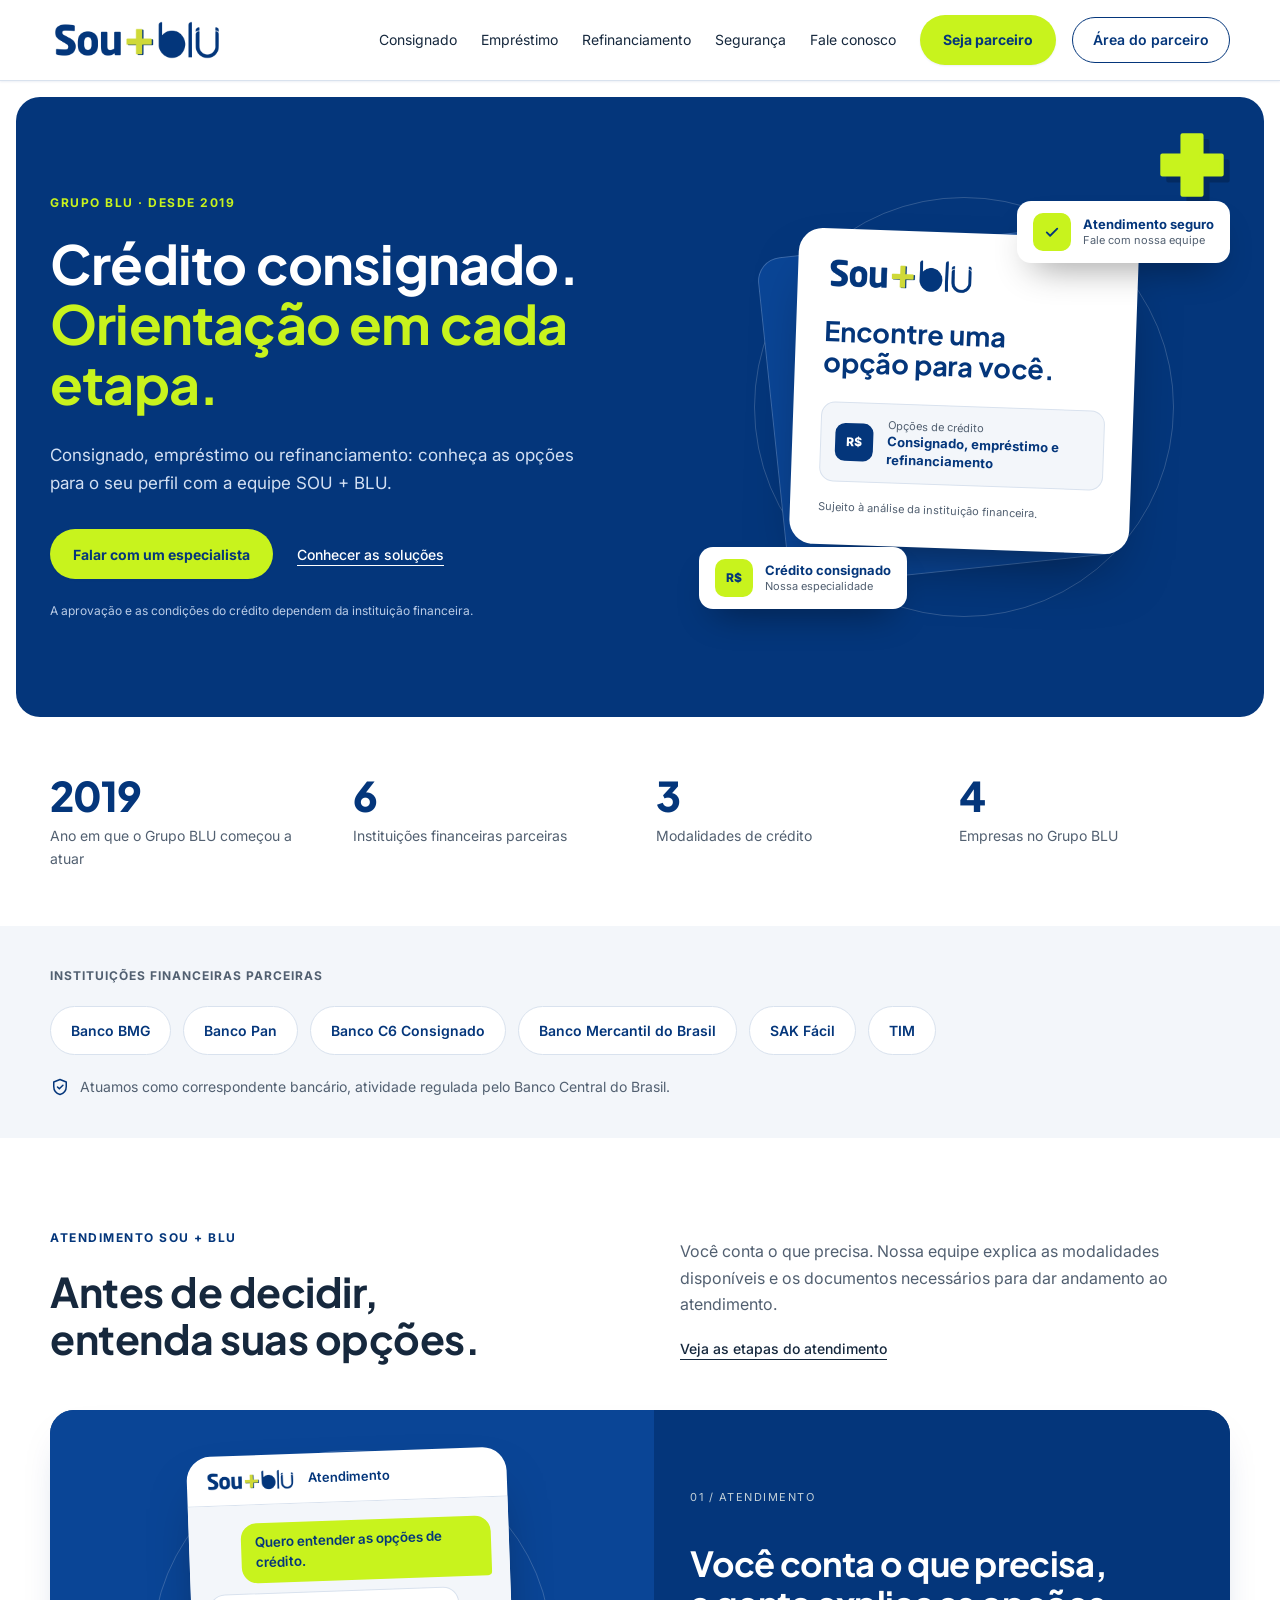
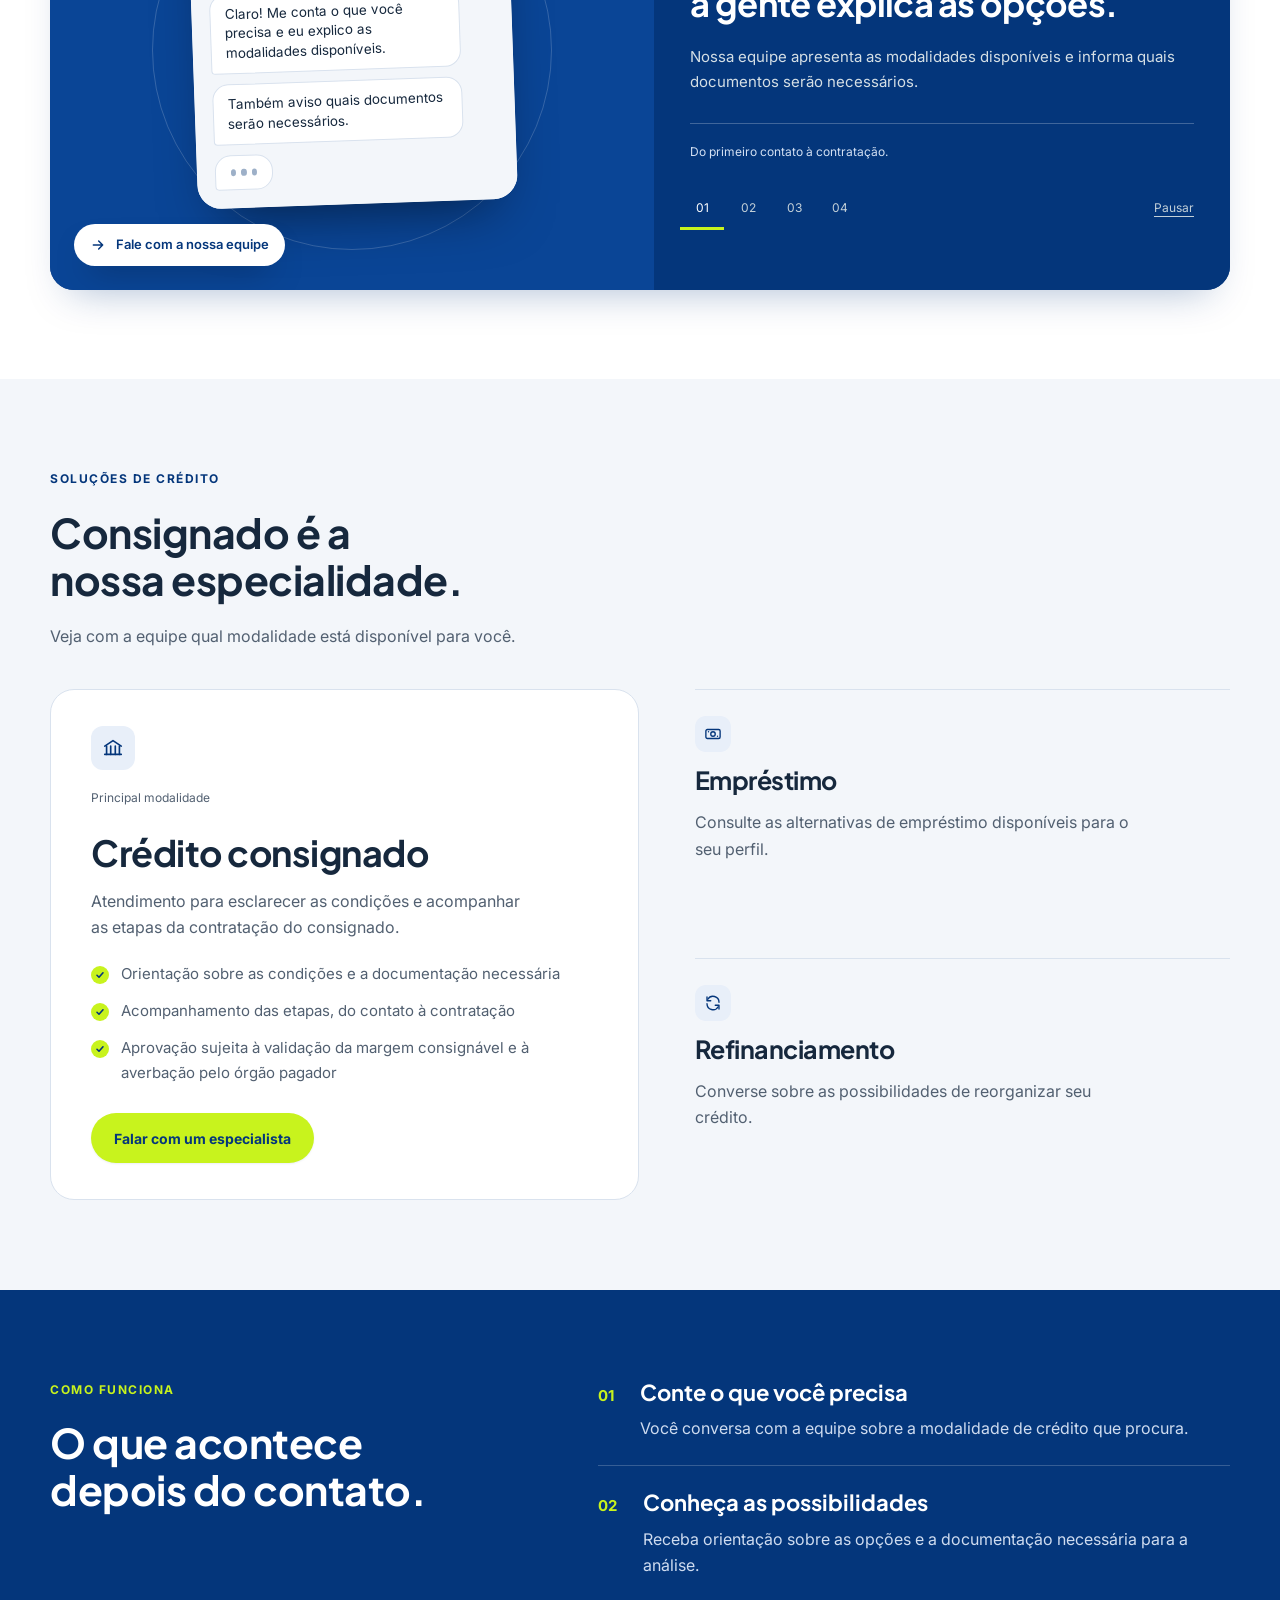
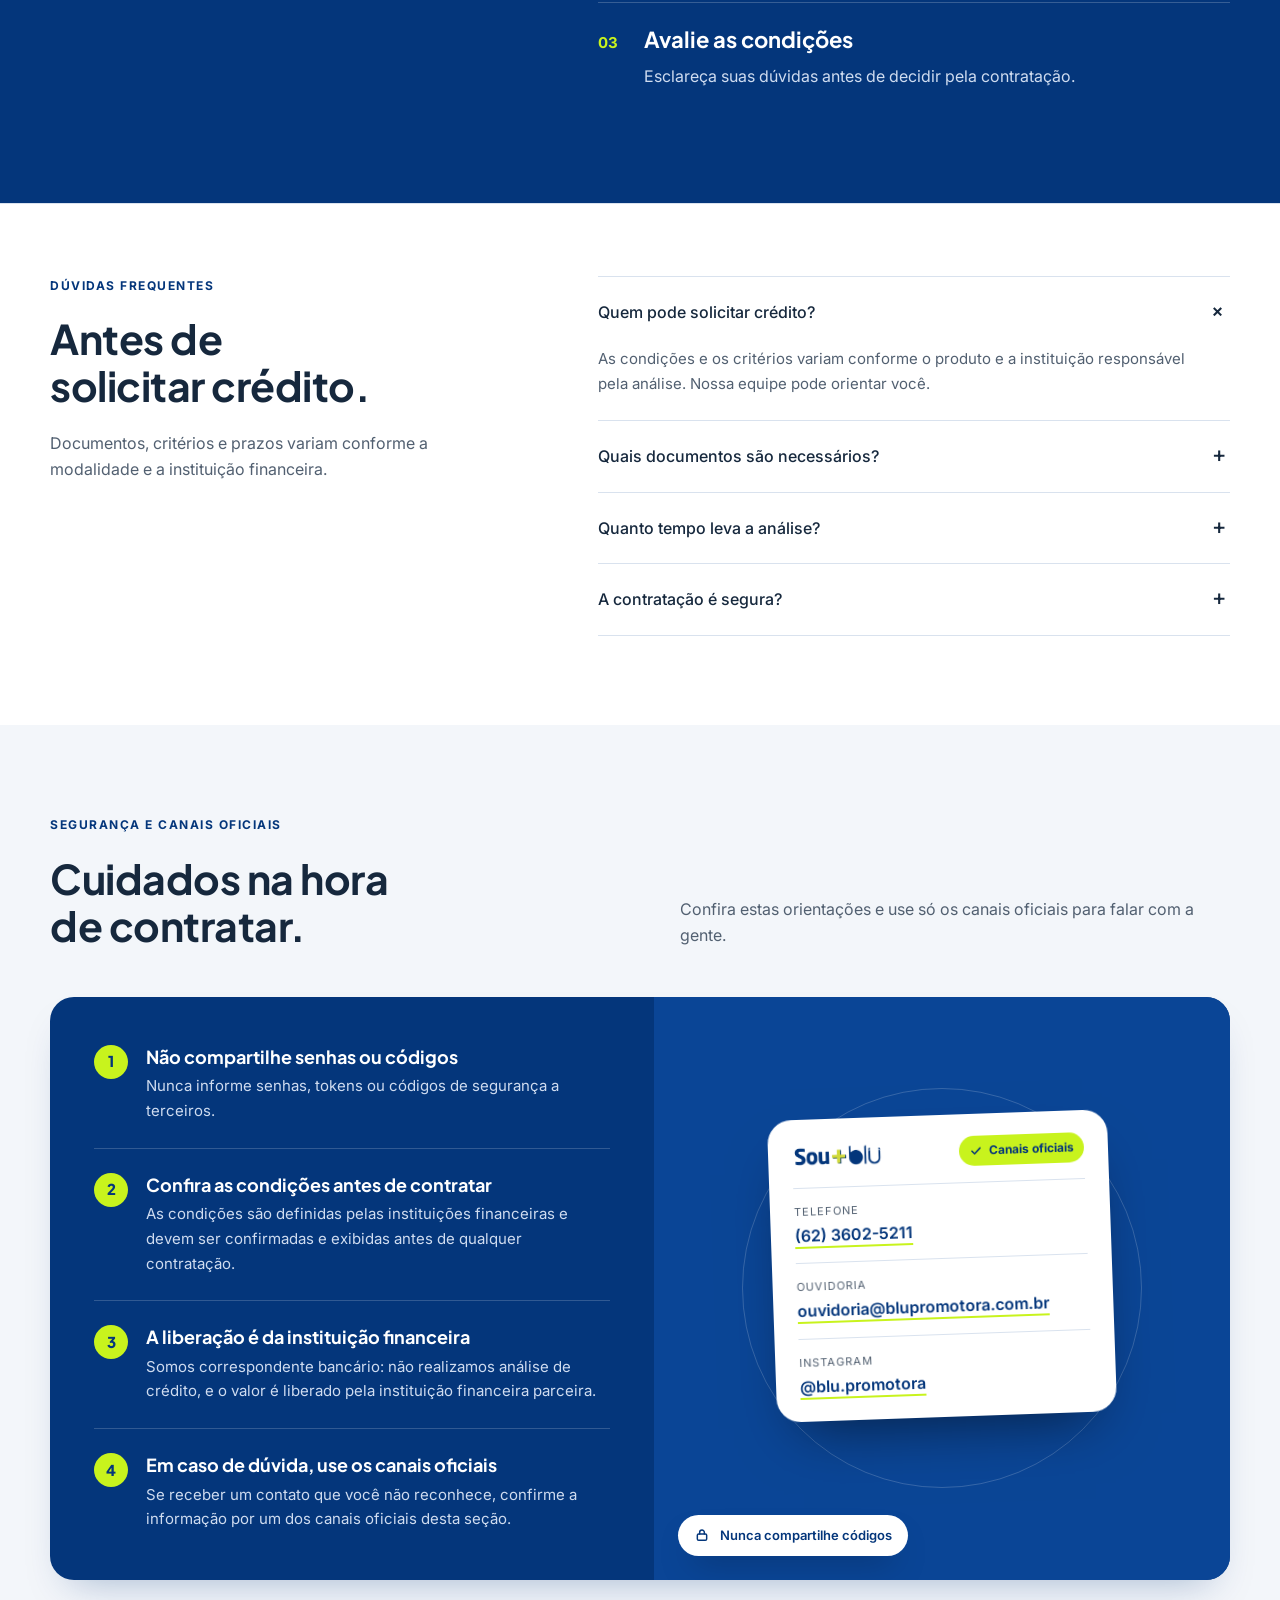
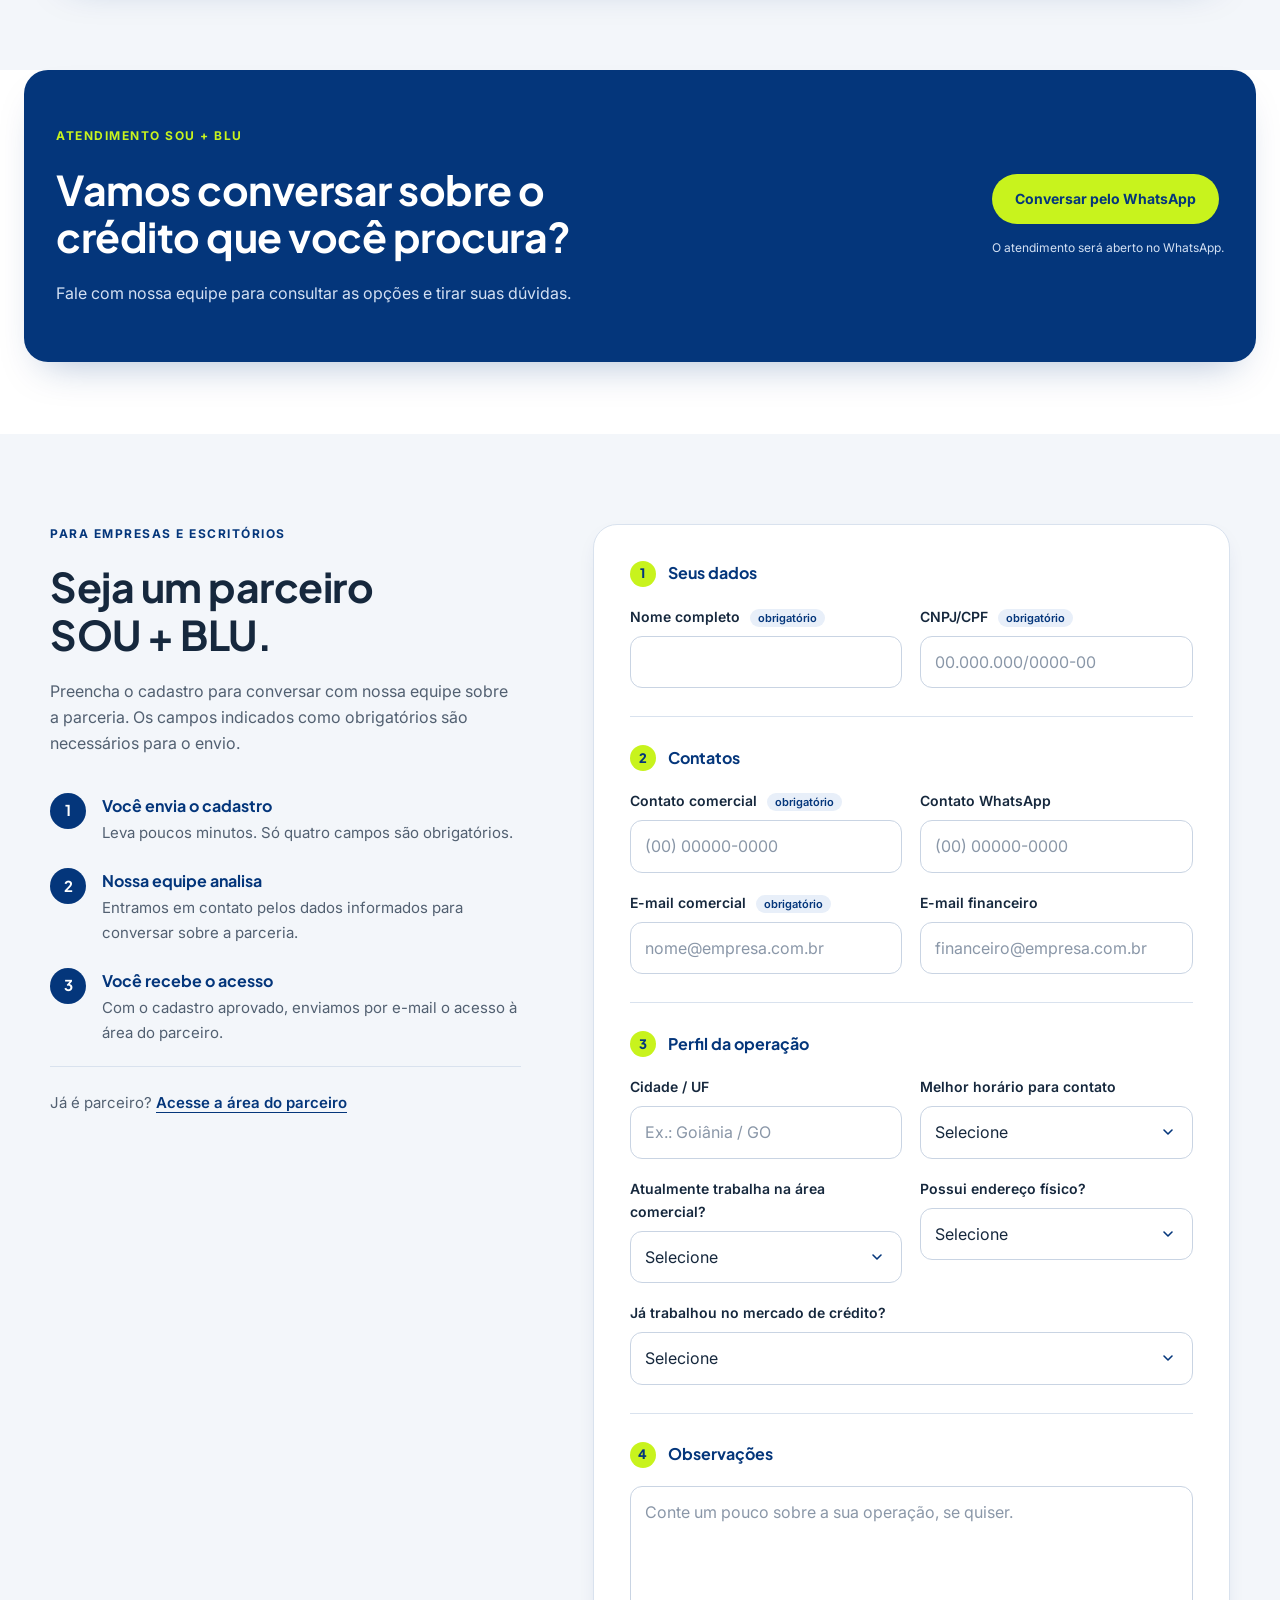
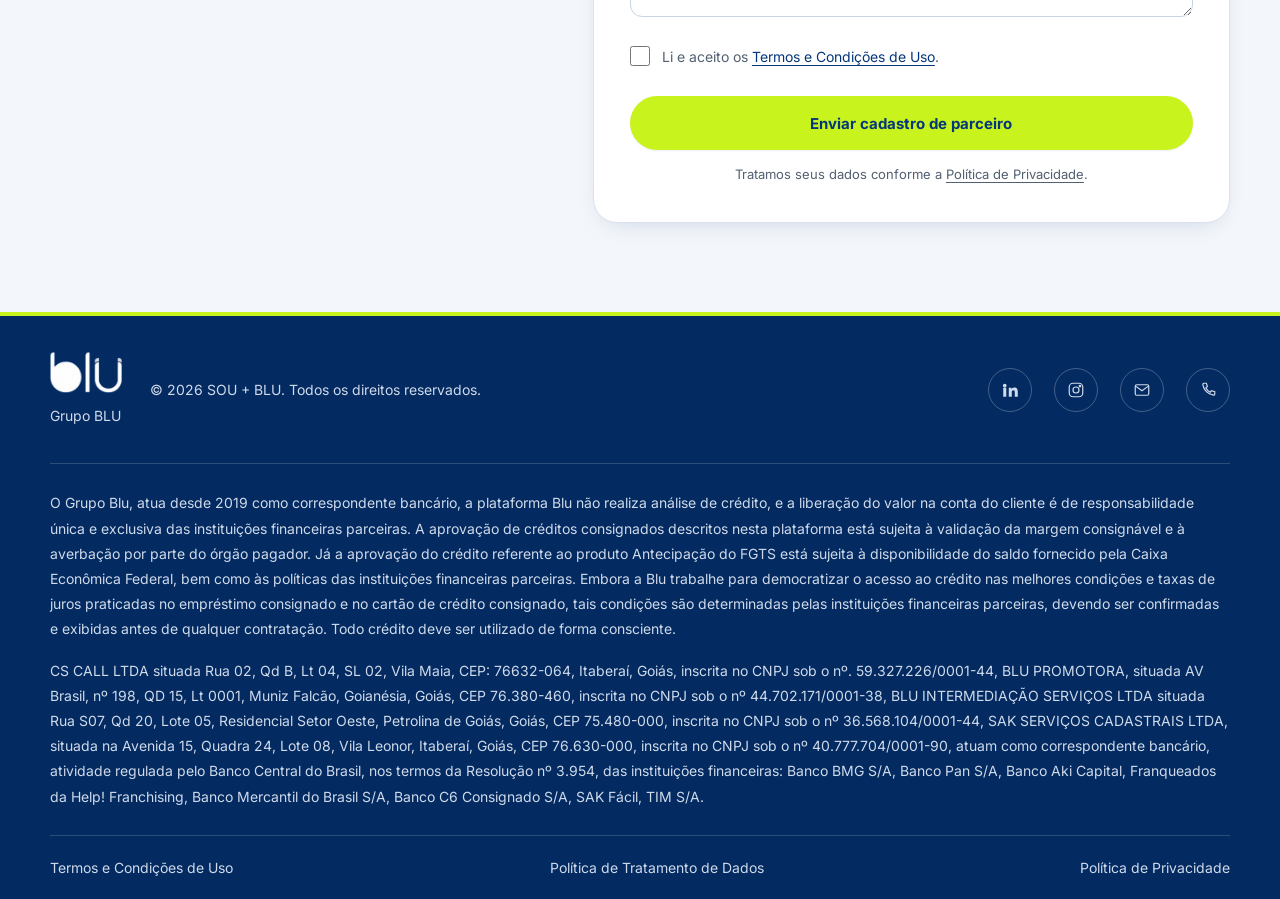
==== commit 8e63795a: "Adiciona arquivamento e confirmação de parceiros e ajusta identidade visual" ====
--- a/index.html
+++ b/index.html
@@ -9,9 +9,9 @@
     />
     <title>SOU + BLU · Crédito Consignado e Empréstimo</title>
 
-    <link rel="icon" type="image/png" href="imagens/favicon.png" />
-    <link rel="alternate icon" href="imagens/favicon.png" />
-    <link rel="apple-touch-icon" href="imagens/favicon.png" />
+    <link rel="icon" type="image/svg+xml" href="imagens/favicon-blu.svg" />
+    <link rel="alternate icon" type="image/png" href="imagens/favicon-blu.png" />
+    <link rel="apple-touch-icon" href="imagens/apple-touch-icon.png" />
 
     <link rel="preconnect" href="https://fonts.googleapis.com" />
     <link rel="preconnect" href="https://fonts.gstatic.com" crossorigin />
@@ -28,7 +28,7 @@
     <header class="header landing-header">
       <div class="container nav">
         <a href="#inicio" class="brand" aria-label="SOU + BLU - início">
-          <img class="brand-logo" src="imagens/image.png" alt="SOU + BLU" />
+          <img class="brand-logo" src="imagens/logo-sou-blu.webp" alt="SOU + BLU" />
         </a>
 
         <button
@@ -49,17 +49,17 @@
             <a href="#seguranca">Segurança</a>
             <a href="#contato">Fale conosco</a>
           </nav>
-          <div class="nav-actions">
-            <a class="btn btn-primary" href="#seja-parceiro">Seja parceiro</a>
-            <a
-              class="nav-contact"
-              href="https://soumaisblu.com.br/index.html"
-              target="_blank"
-              rel="noopener noreferrer"
-            >
-              <span>Área do parceiro</span>
-            </a>
-          </div>
+        </div>
+        <div class="nav-actions">
+          <a class="btn btn-primary" href="#seja-parceiro">Seja parceiro</a>
+          <a
+            class="nav-contact"
+            href="https://soumaisblu.com.br/index.html"
+            target="_blank"
+            rel="noopener noreferrer"
+          >
+            <span>Área do parceiro</span>
+          </a>
         </div>
       </div>
     </header>
@@ -87,7 +87,7 @@
             <div class="hero-card-back"></div>
 
             <div class="hero-card">
-              <img class="hero-card-logo" src="imagens/image.png" alt="" />
+              <img class="hero-card-logo" src="imagens/logo-sou-blu.webp" alt="" />
               <h3>Encontre uma opção <span>para você.</span></h3>
               <div class="hero-card-option">
                 <span class="hero-card-chip">R$</span>
@@ -178,7 +178,7 @@
               <span class="service-visual-ring"></span>
               <div class="chat">
                 <div class="chat-head">
-                  <img class="chat-logo" src="imagens/image.png" alt="" />
+                  <img class="chat-logo" src="imagens/logo-sou-blu.webp" alt="" />
                   <span>Atendimento</span>
                 </div>
                 <div class="chat-body">
@@ -403,7 +403,7 @@
               <span class="service-visual-ring" aria-hidden="true"></span>
               <aside class="official" aria-labelledby="official-title">
                 <div class="official-head">
-                  <img class="chat-logo" src="imagens/image.png" alt="SOU + BLU" />
+                  <img class="chat-logo" src="imagens/logo-sou-blu.webp" alt="SOU + BLU" />
                   <span class="official-badge" id="official-title"
                     ><svg viewBox="0 0 24 24" fill="none" stroke="currentColor" stroke-width="2.6" stroke-linecap="round" stroke-linejoin="round" aria-hidden="true"><path d="m5 12.5 4.5 4.5L19 7.5" /></svg
                     >Canais oficiais</span
--- a/css/style.css
+++ b/css/style.css
@@ -1661,6 +1661,7 @@
     display: inline-flex;
   }
   .nav-menu {
+    order: 3;
     display: grid;
     width: 100%;
     gap: 16px;
@@ -1688,7 +1689,10 @@
   .nav-menu .nav-links a:hover {
     background: var(--bg);
   }
-  .nav-menu .nav-actions {
+  .landing-header .nav-actions {
+    order: 2;
+    width: 100%;
+    flex-wrap: wrap;
     margin: 0;
     justify-content: flex-start;
     padding-top: 12px;
@@ -1915,6 +1919,52 @@
     letter-spacing: -1px;
   }
 }
+/* Cabeçalho compacto no celular, com os acessos de parceiro sempre visíveis. */
+@media (max-width: 760px) {
+  .landing-header .nav {
+    display: grid;
+    grid-template-columns: minmax(0, 1fr) auto;
+    align-items: center;
+    gap: 14px 16px;
+    padding-block: 14px 16px;
+  }
+  .landing-header .brand-logo {
+    height: 28px;
+  }
+  .landing-header .nav-toggle {
+    min-height: 44px;
+    padding: 9px 13px;
+    border: 0;
+    background: var(--bg);
+    border-radius: 12px;
+    font-size: 13px;
+  }
+  .landing-header .nav-actions {
+    grid-column: 1 / -1;
+    display: grid;
+    grid-template-columns: repeat(2, minmax(0, 1fr));
+    gap: 10px;
+    width: 100%;
+    margin: 0;
+    padding: 0;
+    border: 0;
+  }
+  .landing-header .nav-actions .btn,
+  .landing-header .nav-actions .nav-contact {
+    width: 100%;
+    min-height: 44px;
+    justify-content: center;
+    padding: 11px 8px;
+    font-size: 12px;
+    line-height: 1.4;
+    white-space: nowrap;
+    box-shadow: none;
+  }
+  .landing-header .nav-menu {
+    grid-column: 1 / -1;
+    padding: 0;
+  }
+}
 @media (prefers-reduced-motion: no-preference) {
   .reveal-item {
     transition: opacity 300ms ease;
